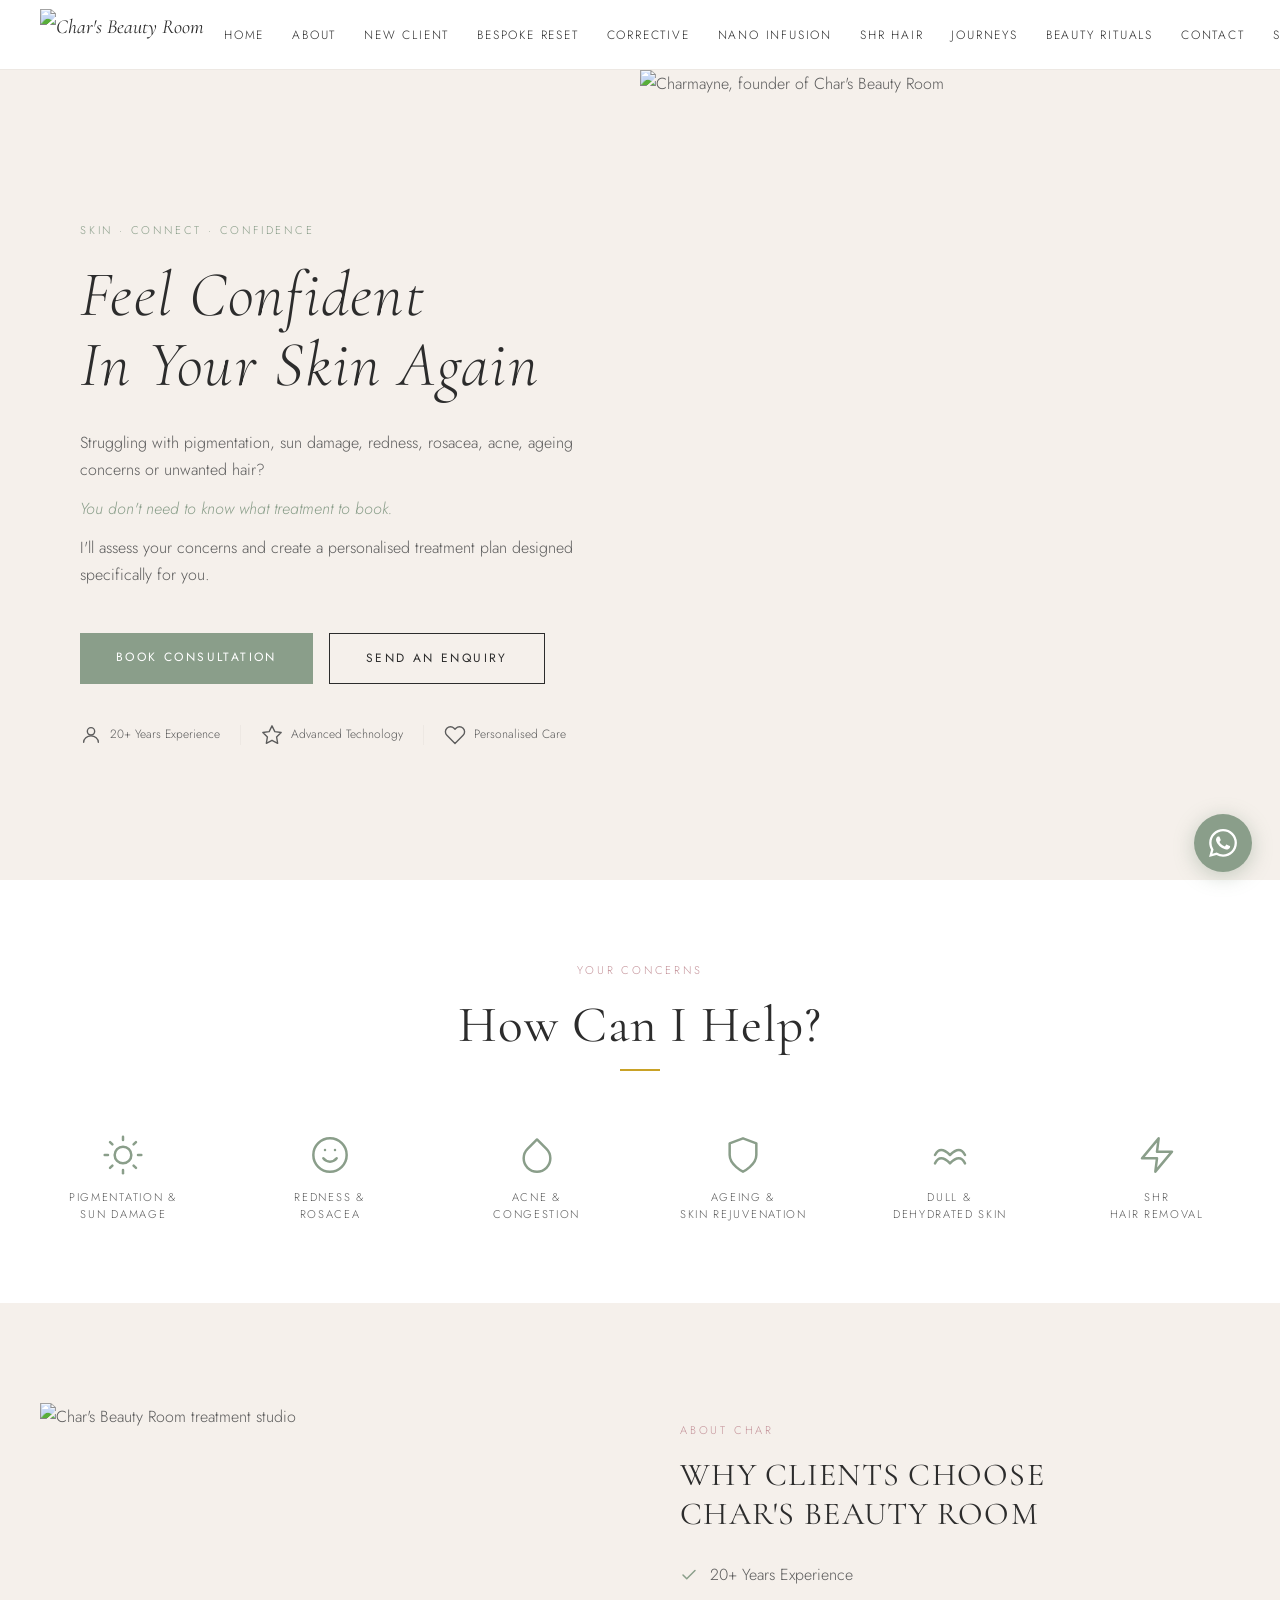
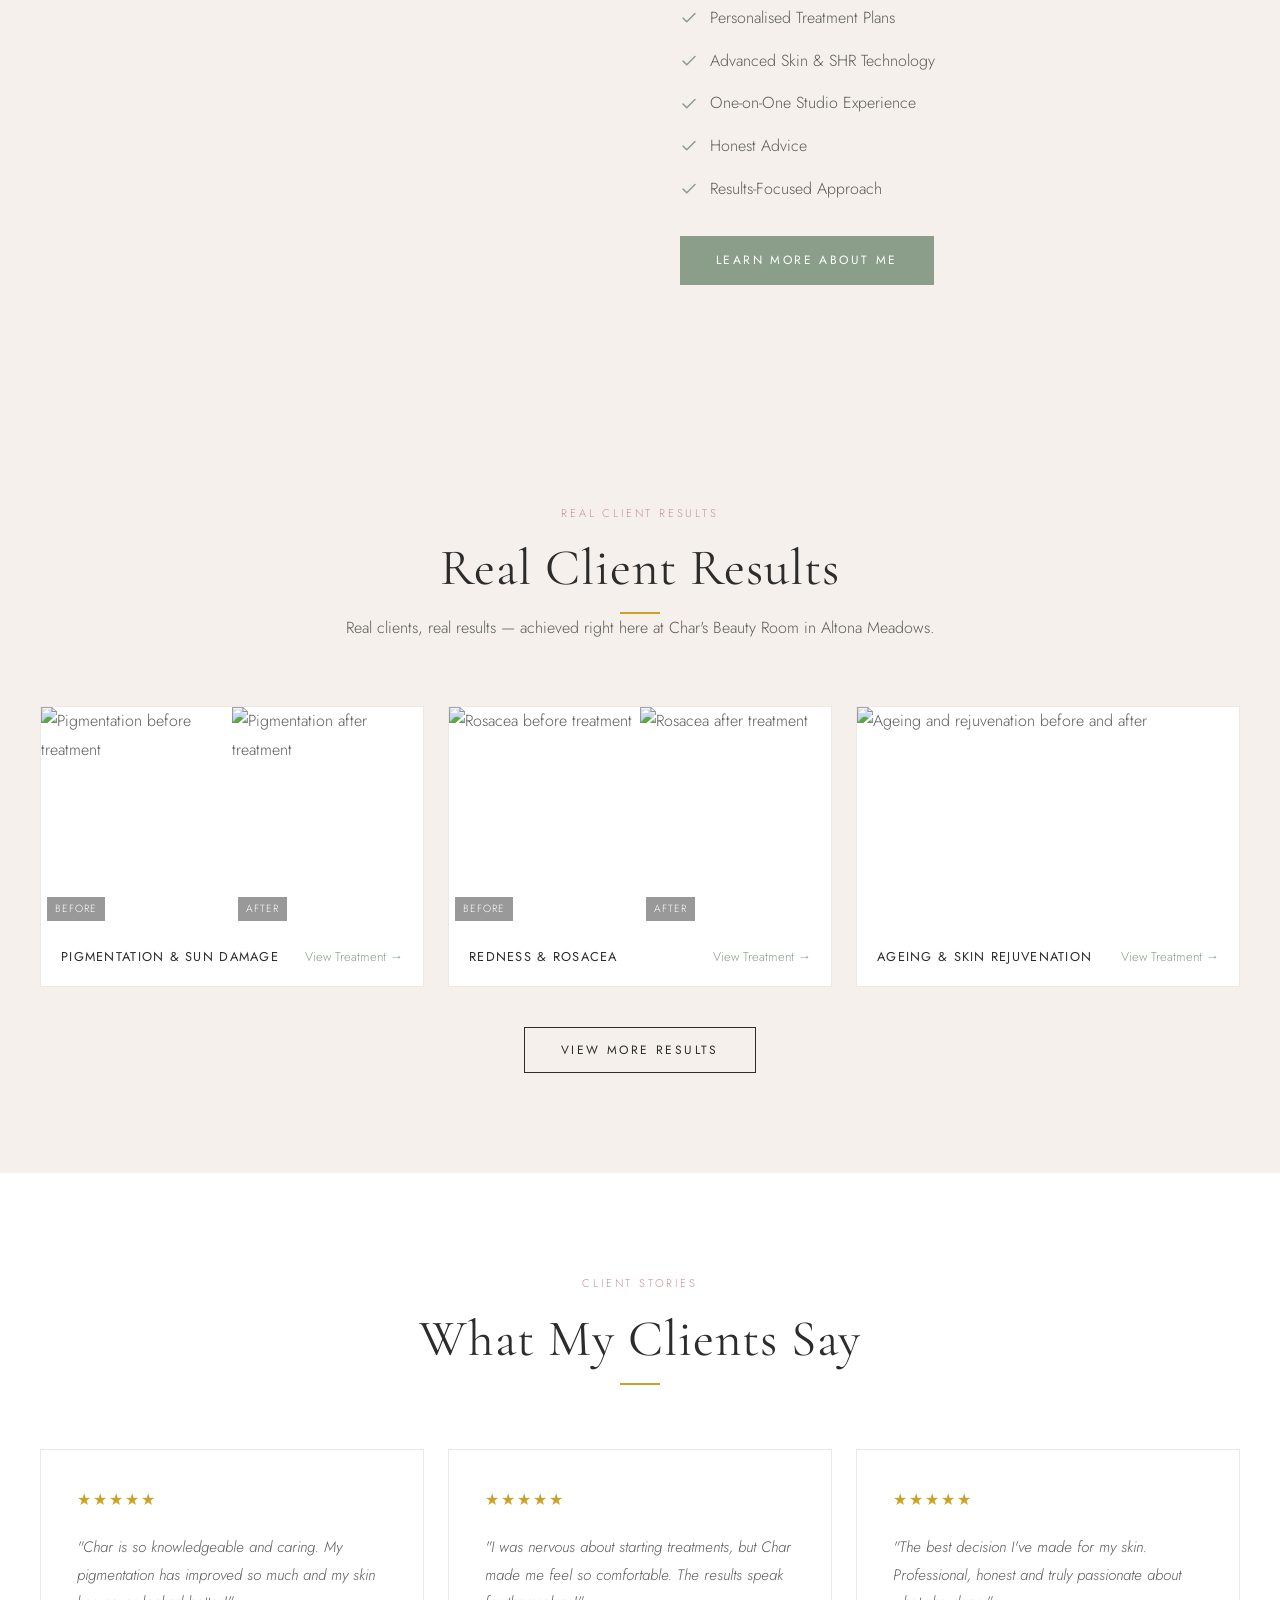
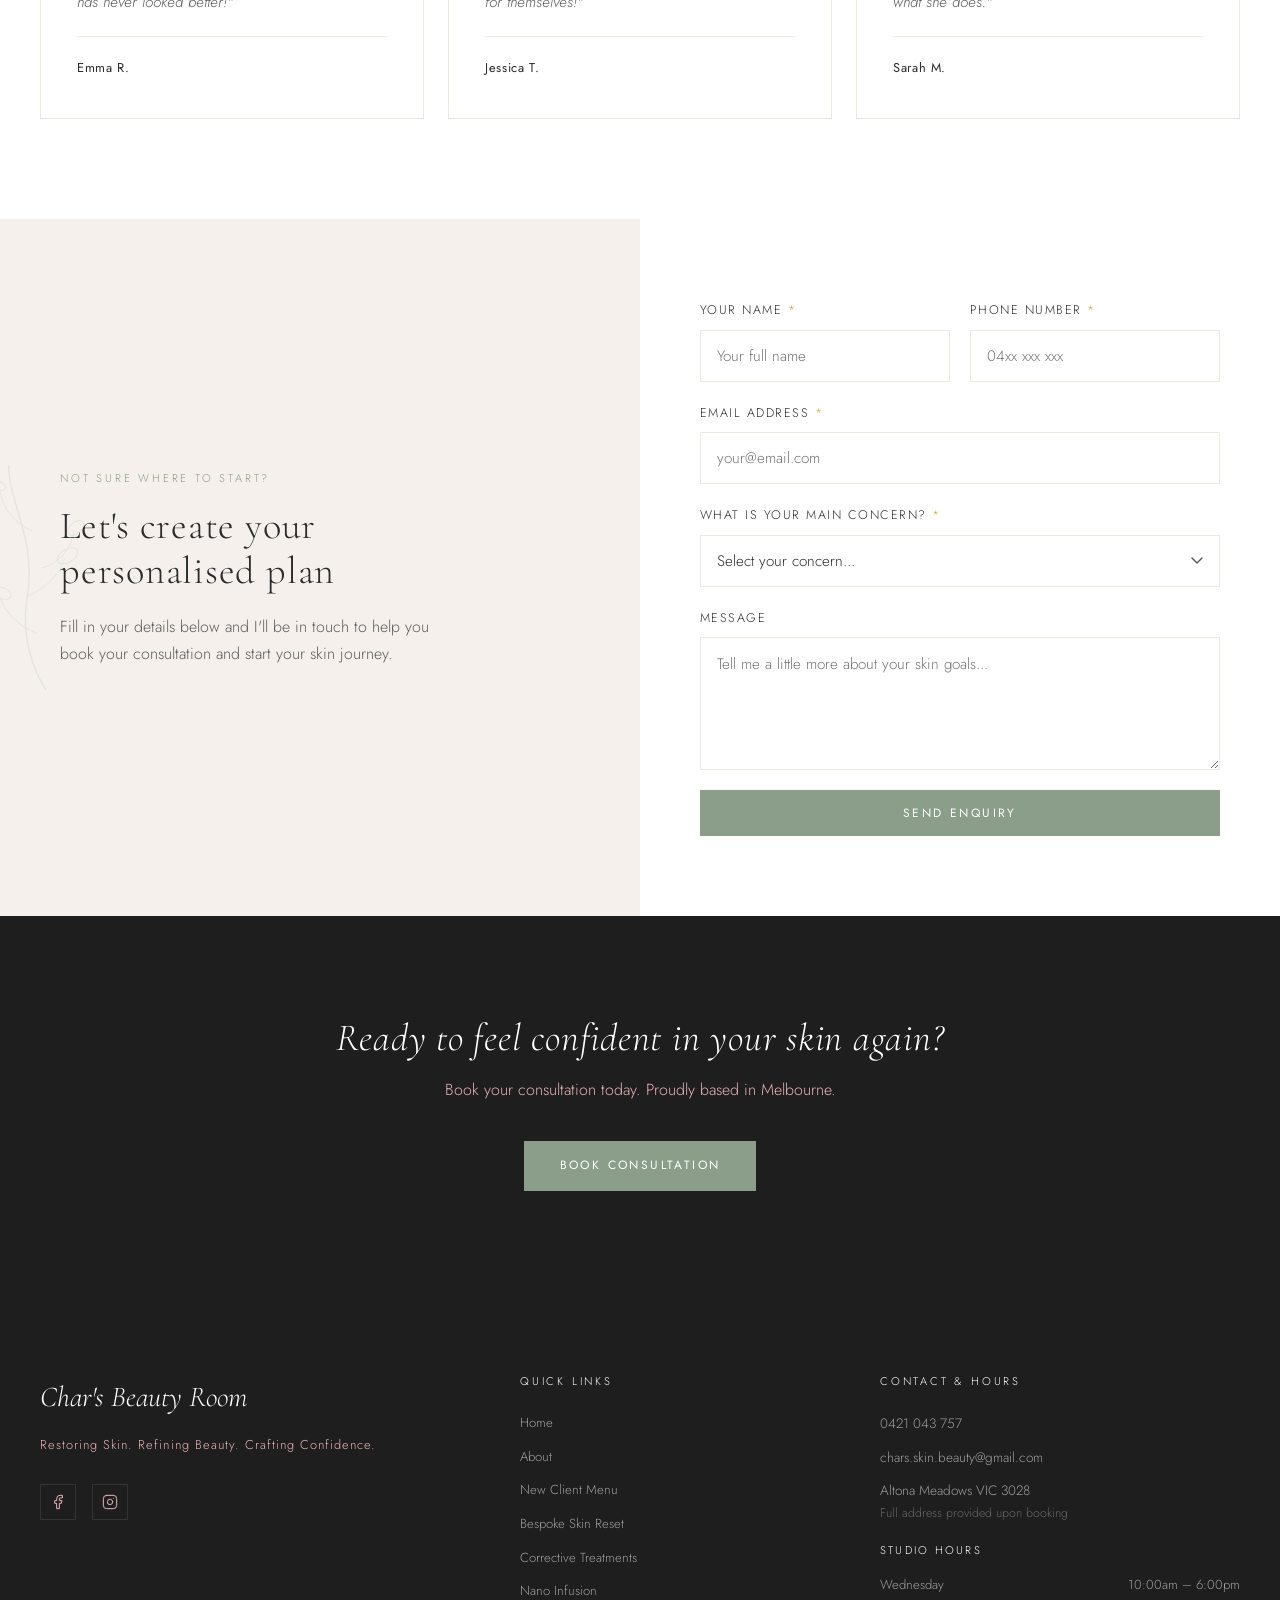
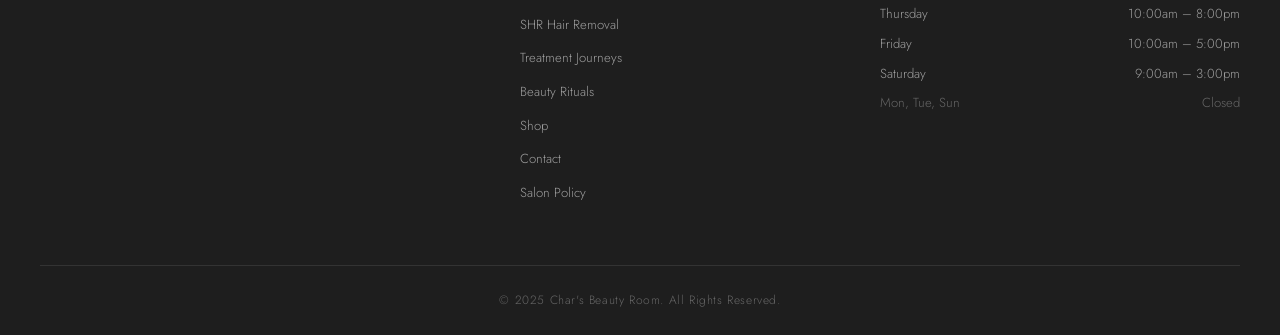
==== index.html @ 6d61e70f "website" ====
<!DOCTYPE html>
<html lang="en">
<head>
  <meta charset="UTF-8">
  <meta name="viewport" content="width=device-width, initial-scale=1.0">
  <meta name="description" content="Char's Beauty Room — boutique luxury skin and beauty studio in Altona Meadows, Melbourne. Expert skin treatments for pigmentation, rosacea, acne, ageing and SHR hair removal. Personalised to you.">
  <title>Char's Beauty Room | Boutique Skin & Beauty Studio | Altona Meadows Melbourne</title>
  <link rel="stylesheet" href="css/style.css">
  <link rel="icon" type="image/webp" href="images/LOGO.webp">
  <link rel="apple-touch-icon" href="images/LOGO.webp">
</head>
<body>

  <!-- NAVIGATION -->
  <nav class="site-nav" role="navigation" aria-label="Main navigation">
    <div class="nav-inner">
      <a href="index.html" class="nav-logo"><img src="images/LOGO.webp" alt="Char's Beauty Room" class="nav-logo-img"></a>
      <ul class="nav-links" role="list">
        <li><a href="index.html">Home</a></li>
        <li><a href="about.html">About</a></li>
        <li><a href="new-client-menu.html">New Client</a></li>
        <li><a href="bespoke-skin-reset.html">Bespoke Reset</a></li>
        <li><a href="corrective-treatments.html">Corrective</a></li>
        <li><a href="nano-infusion.html">Nano Infusion</a></li>
        <li><a href="shr-hair-removal.html">SHR Hair</a></li>
        <li><a href="treatment-journeys.html">Journeys</a></li>
        <li><a href="beauty-rituals.html">Beauty Rituals</a></li>
        <li><a href="contact.html">Contact</a></li>
        <li><a href="shop.html">Shop</a></li>
      </ul>
      <div class="nav-right">
        <a href="https://charsbeautyroom.square.site/s/appointments" target="_blank" rel="noopener" class="btn-book-nav">Book Now</a>
        <button class="hamburger" id="hamburger" aria-label="Open menu" aria-expanded="false">
          <span></span><span></span><span></span>
        </button>
      </div>
    </div>
    <div class="nav-mobile" id="mobileNav" role="navigation" aria-label="Mobile navigation">
      <a href="index.html">Home</a>
      <a href="about.html">About</a>
      <a href="new-client-menu.html">New Client</a>
      <a href="bespoke-skin-reset.html">Bespoke Reset</a>
      <a href="corrective-treatments.html">Corrective</a>
      <a href="nano-infusion.html">Nano Infusion</a>
      <a href="shr-hair-removal.html">SHR Hair Removal</a>
      <a href="treatment-journeys.html">Treatment Journeys</a>
      <a href="beauty-rituals.html">Beauty Rituals</a>
      <a href="shop.html">Shop</a>
      <a href="contact.html">Contact</a>
      <a href="salon-policy.html">Salon Policy</a>
      <a href="https://charsbeautyroom.square.site/s/appointments" target="_blank" rel="noopener" class="btn-book-mobile">Book Now</a>
    </div>
  </nav>

  <!-- HERO — split layout, left text / right image -->
  <section class="hp-hero">
    <div class="hp-hero-left">
      <span class="hp-hero-eyebrow">Skin &middot; Connect &middot; Confidence</span>
      <h1 class="hp-hero-h1">Feel Confident<br>In Your Skin Again</h1>
      <p class="hp-hero-sub">Struggling with pigmentation, sun damage, redness, rosacea, acne, ageing concerns or unwanted hair?</p>
      <p class="hp-hero-sub-italic">You don't need to know what treatment to book.</p>
      <p class="hp-hero-sub">I'll assess your concerns and create a personalised treatment plan designed specifically for you.</p>
      <div class="hp-hero-btns">
        <a href="https://charsbeautyroom.square.site/s/appointments" target="_blank" rel="noopener" class="btn-hp-sage">Book Consultation</a>
        <a href="#contact-form" class="btn-hp-outline">Send an Enquiry</a>
      </div>
      <div class="hp-trust-badges">
        <div class="hp-badge">
          <svg width="22" height="22" viewBox="0 0 24 24" fill="none" stroke="currentColor" stroke-width="1.5" stroke-linecap="round" stroke-linejoin="round" aria-hidden="true"><circle cx="12" cy="8" r="4"/><path d="M4 20c0-4 3.6-7 8-7s8 3 8 7"/></svg>
          <span>20+ Years Experience</span>
        </div>
        <span class="hp-badge-divider" aria-hidden="true"></span>
        <div class="hp-badge">
          <svg width="22" height="22" viewBox="0 0 24 24" fill="none" stroke="currentColor" stroke-width="1.5" stroke-linecap="round" stroke-linejoin="round" aria-hidden="true"><polygon points="12 2 15.09 8.26 22 9.27 17 14.14 18.18 21.02 12 17.77 5.82 21.02 7 14.14 2 9.27 8.91 8.26 12 2"/></svg>
          <span>Advanced Technology</span>
        </div>
        <span class="hp-badge-divider" aria-hidden="true"></span>
        <div class="hp-badge">
          <svg width="22" height="22" viewBox="0 0 24 24" fill="none" stroke="currentColor" stroke-width="1.5" stroke-linecap="round" stroke-linejoin="round" aria-hidden="true"><path d="M20.84 4.61a5.5 5.5 0 0 0-7.78 0L12 5.67l-1.06-1.06a5.5 5.5 0 0 0-7.78 7.78l1.06 1.06L12 21.23l7.78-7.78 1.06-1.06a5.5 5.5 0 0 0 0-7.78z"/></svg>
          <span>Personalised Care</span>
        </div>
      </div>
    </div>
    <div class="hp-hero-right">
      <img src="images/ceo.webp" alt="Charmayne, founder of Char's Beauty Room" loading="eager" class="hp-hero-img">
    </div>
  </section>

  <!-- HOW CAN I HELP -->
  <section class="section section-white hp-concerns-section">
    <div class="section-inner">
      <div class="section-header centered reveal">
        <span class="eyebrow">Your Concerns</span>
        <h2>How Can I Help?</h2>
      </div>
      <div class="hp-concerns-grid">
        <a href="corrective-treatments.html" class="hp-concern-item reveal">
          <svg class="hp-concern-icon" viewBox="0 0 24 24" fill="none" stroke="currentColor" stroke-width="1.5" stroke-linecap="round" stroke-linejoin="round" aria-hidden="true"><circle cx="12" cy="12" r="5"/><line x1="12" y1="1" x2="12" y2="3"/><line x1="12" y1="21" x2="12" y2="23"/><line x1="4.22" y1="4.22" x2="5.64" y2="5.64"/><line x1="18.36" y1="18.36" x2="19.78" y2="19.78"/><line x1="1" y1="12" x2="3" y2="12"/><line x1="21" y1="12" x2="23" y2="12"/><line x1="4.22" y1="19.78" x2="5.64" y2="18.36"/><line x1="18.36" y1="5.64" x2="19.78" y2="4.22"/></svg>
          <span>Pigmentation &amp;<br>Sun Damage</span>
        </a>
        <a href="corrective-treatments.html" class="hp-concern-item reveal">
          <svg class="hp-concern-icon" viewBox="0 0 24 24" fill="none" stroke="currentColor" stroke-width="1.5" stroke-linecap="round" stroke-linejoin="round" aria-hidden="true"><path d="M12 2C6.48 2 2 6.48 2 12s4.48 10 10 10 10-4.48 10-10S17.52 2 12 2z"/><path d="M8 14s1.5 2 4 2 4-2 4-2"/><path d="M9 9h.01M15 9h.01"/></svg>
          <span>Redness &amp;<br>Rosacea</span>
        </a>
        <a href="corrective-treatments.html" class="hp-concern-item reveal">
          <svg class="hp-concern-icon" viewBox="0 0 24 24" fill="none" stroke="currentColor" stroke-width="1.5" stroke-linecap="round" stroke-linejoin="round" aria-hidden="true"><path d="M12 2.69l5.66 5.66a8 8 0 1 1-11.31 0z"/></svg>
          <span>Acne &amp;<br>Congestion</span>
        </a>
        <a href="bespoke-skin-reset.html" class="hp-concern-item reveal">
          <svg class="hp-concern-icon" viewBox="0 0 24 24" fill="none" stroke="currentColor" stroke-width="1.5" stroke-linecap="round" stroke-linejoin="round" aria-hidden="true"><path d="M12 22s8-4 8-10V5l-8-3-8 3v7c0 6 8 10 8 10z"/></svg>
          <span>Ageing &amp;<br>Skin Rejuvenation</span>
        </a>
        <a href="bespoke-skin-reset.html" class="hp-concern-item reveal">
          <svg class="hp-concern-icon" viewBox="0 0 24 24" fill="none" stroke="currentColor" stroke-width="1.5" stroke-linecap="round" stroke-linejoin="round" aria-hidden="true"><path d="M3 12 Q6 6 12 12 Q18 6 21 12"/><path d="M3 17 Q6 11 12 17 Q18 11 21 17"/></svg>
          <span>Dull &amp;<br>Dehydrated Skin</span>
        </a>
        <a href="shr-hair-removal.html" class="hp-concern-item reveal">
          <svg class="hp-concern-icon" viewBox="0 0 24 24" fill="none" stroke="currentColor" stroke-width="1.5" stroke-linecap="round" stroke-linejoin="round" aria-hidden="true"><path d="M13 2L3 14h9l-1 8 10-12h-9l1-8z"/></svg>
          <span>SHR<br>Hair Removal</span>
        </a>
      </div>
    </div>
  </section>

  <!-- ABOUT CHAR -->
  <section class="section section-linen hp-about-section">
    <div class="section-inner">
      <div class="hp-about-grid">
        <div class="hp-about-image reveal">
          <img src="images/results/studio-room.webp" alt="Char's Beauty Room treatment studio" loading="lazy" class="hp-about-img">
        </div>
        <div class="hp-about-content reveal">
          <span class="eyebrow">About Char</span>
          <h2 class="hp-about-h2">Why Clients Choose<br>Char's Beauty Room</h2>
          <ul class="hp-checklist">
            <li>
              <svg class="hp-check" viewBox="0 0 24 24" fill="none" stroke="currentColor" stroke-width="2" stroke-linecap="round" stroke-linejoin="round" aria-hidden="true"><polyline points="20 6 9 17 4 12"/></svg>
              20+ Years Experience
            </li>
            <li>
              <svg class="hp-check" viewBox="0 0 24 24" fill="none" stroke="currentColor" stroke-width="2" stroke-linecap="round" stroke-linejoin="round" aria-hidden="true"><polyline points="20 6 9 17 4 12"/></svg>
              Personalised Treatment Plans
            </li>
            <li>
              <svg class="hp-check" viewBox="0 0 24 24" fill="none" stroke="currentColor" stroke-width="2" stroke-linecap="round" stroke-linejoin="round" aria-hidden="true"><polyline points="20 6 9 17 4 12"/></svg>
              Advanced Skin &amp; SHR Technology
            </li>
            <li>
              <svg class="hp-check" viewBox="0 0 24 24" fill="none" stroke="currentColor" stroke-width="2" stroke-linecap="round" stroke-linejoin="round" aria-hidden="true"><polyline points="20 6 9 17 4 12"/></svg>
              One-on-One Studio Experience
            </li>
            <li>
              <svg class="hp-check" viewBox="0 0 24 24" fill="none" stroke="currentColor" stroke-width="2" stroke-linecap="round" stroke-linejoin="round" aria-hidden="true"><polyline points="20 6 9 17 4 12"/></svg>
              Honest Advice
            </li>
            <li>
              <svg class="hp-check" viewBox="0 0 24 24" fill="none" stroke="currentColor" stroke-width="2" stroke-linecap="round" stroke-linejoin="round" aria-hidden="true"><polyline points="20 6 9 17 4 12"/></svg>
              Results-Focused Approach
            </li>
          </ul>
          <a href="about.html" class="btn-hp-sage" style="display:inline-block;margin-top:32px;">Learn More About Me</a>
        </div>
      </div>
    </div>
  </section>

  <!-- REAL CLIENT RESULTS -->
  <section class="section section-linen hp-results-section" style="background:#F5F0EB;">
    <div class="section-inner">
      <div class="section-header centered reveal">
        <span class="eyebrow">Real Client Results</span>
        <h2>Real Client Results</h2>
        <p>Real clients, real results — achieved right here at Char's Beauty Room in Altona Meadows.</p>
      </div>

      <!-- Row 1 — always visible -->
      <div class="hp-results-grid" id="results-row-1">
        <!-- Card 1: Pigmentation -->
        <div class="hp-result-card reveal">
          <div class="hp-result-images">
            <div class="hp-result-img-wrap">
              <img src="images/results/pigmentation-before.webp" alt="Pigmentation before treatment" loading="lazy">
              <span class="hp-result-label">Before</span>
            </div>
            <div class="hp-result-img-wrap">
              <img src="images/results/pigmentation-after.webp" alt="Pigmentation after treatment" loading="lazy">
              <span class="hp-result-label">After</span>
            </div>
          </div>
          <div class="hp-result-body">
            <span class="hp-result-concern">Pigmentation &amp; Sun Damage</span>
            <a href="corrective-treatments.html" class="hp-result-link">View Treatment &rarr;</a>
          </div>
        </div>

        <!-- Card 2: Rosacea -->
        <div class="hp-result-card reveal">
          <div class="hp-result-images">
            <div class="hp-result-img-wrap">
              <img src="images/results/rosacea-before.webp" alt="Rosacea before treatment" loading="lazy">
              <span class="hp-result-label">Before</span>
            </div>
            <div class="hp-result-img-wrap">
              <img src="images/results/rosacea-after.webp" alt="Rosacea after treatment" loading="lazy">
              <span class="hp-result-label">After</span>
            </div>
          </div>
          <div class="hp-result-body">
            <span class="hp-result-concern">Redness &amp; Rosacea</span>
            <a href="corrective-treatments.html" class="hp-result-link">View Treatment &rarr;</a>
          </div>
        </div>

        <!-- Card 3: Ageing — single collage image -->
        <div class="hp-result-card reveal">
          <div class="hp-result-images hp-result-single">
            <img src="images/results/ageing-rejuvenation-before-after.webp" alt="Ageing and rejuvenation before and after" loading="lazy">
          </div>
          <div class="hp-result-body">
            <span class="hp-result-concern">Ageing &amp; Skin Rejuvenation</span>
            <a href="bespoke-skin-reset.html" class="hp-result-link">View Treatment &rarr;</a>
          </div>
        </div>
      </div>

      <!-- Toggle button -->
      <div class="hp-results-toggle-wrap">
        <button class="btn-hp-outline-dark" id="results-toggle-btn" aria-expanded="false">View More Results</button>
      </div>

      <!-- Row 2 — hidden, revealed on toggle -->
      <div class="hp-results-grid hp-results-hidden" id="results-row-2" aria-hidden="true">
        <!-- Card 4: Acne -->
        <div class="hp-result-card reveal">
          <div class="hp-result-images hp-result-single">
            <img src="images/results/acne-chin-before-after.webp" alt="Chin acne before and after" loading="lazy">
          </div>
          <div class="hp-result-body">
            <span class="hp-result-concern">Acne &amp; Congestion</span>
            <a href="corrective-treatments.html" class="hp-result-link">View Treatment &rarr;</a>
          </div>
        </div>

        <!-- Card 5: SHR facial -->
        <div class="hp-result-card reveal">
          <div class="hp-result-images hp-result-single">
            <img src="images/results/shr-facial-hair-collage.webp" alt="SHR facial hair removal results" loading="lazy">
          </div>
          <div class="hp-result-body">
            <span class="hp-result-concern">SHR — Facial Hair Removal</span>
            <a href="shr-hair-removal.html" class="hp-result-link">View Treatment &rarr;</a>
          </div>
        </div>

        <!-- Card 6: SHR back -->
        <div class="hp-result-card reveal">
          <div class="hp-result-images">
            <div class="hp-result-img-wrap">
              <img src="images/results/shr-back-before.webp" alt="Back hair before SHR" loading="lazy">
              <span class="hp-result-label">Before</span>
            </div>
            <div class="hp-result-img-wrap">
              <img src="images/results/shr-back-after.webp" alt="Back hair after SHR" loading="lazy">
              <span class="hp-result-label">After</span>
            </div>
          </div>
          <div class="hp-result-body">
            <span class="hp-result-concern">SHR — Back Hair Removal</span>
            <a href="shr-hair-removal.html" class="hp-result-link">View Treatment &rarr;</a>
          </div>
        </div>
      </div>

    </div>
  </section>

  <!-- TESTIMONIALS -->
  <section class="section section-white hp-testimonials-section">
    <div class="section-inner">
      <div class="section-header centered reveal">
        <span class="eyebrow">Client Stories</span>
        <h2>What My Clients Say</h2>
      </div>
      <div class="hp-testimonials-grid">
        <div class="hp-testi-card reveal">
          <div class="hp-testi-stars" aria-label="5 stars">&#9733;&#9733;&#9733;&#9733;&#9733;</div>
          <p class="hp-testi-quote">"Char is so knowledgeable and caring. My pigmentation has improved so much and my skin has never looked better!"</p>
          <hr class="hp-testi-divider">
          <span class="hp-testi-name">Emma R.</span>
        </div>
        <div class="hp-testi-card reveal">
          <div class="hp-testi-stars" aria-label="5 stars">&#9733;&#9733;&#9733;&#9733;&#9733;</div>
          <p class="hp-testi-quote">"I was nervous about starting treatments, but Char made me feel so comfortable. The results speak for themselves!"</p>
          <hr class="hp-testi-divider">
          <span class="hp-testi-name">Jessica T.</span>
        </div>
        <div class="hp-testi-card reveal">
          <div class="hp-testi-stars" aria-label="5 stars">&#9733;&#9733;&#9733;&#9733;&#9733;</div>
          <p class="hp-testi-quote">"The best decision I've made for my skin. Professional, honest and truly passionate about what she does."</p>
          <hr class="hp-testi-divider">
          <span class="hp-testi-name">Sarah M.</span>
        </div>
      </div>
    </div>
  </section>

  <!-- CONTACT FORM -->
  <section class="hp-contact-section" id="contact-form">
    <div class="hp-contact-grid">
      <!-- Left column -->
      <div class="hp-contact-left">
        <svg class="hp-contact-botanical" viewBox="0 0 120 300" fill="none" xmlns="http://www.w3.org/2000/svg" aria-hidden="true">
          <path d="M60 280 C60 280 30 240 40 180 C50 120 20 80 20 40" stroke="#8A9E8A" stroke-width="1.5" stroke-linecap="round"/>
          <path d="M40 180 C40 180 70 170 80 140" stroke="#8A9E8A" stroke-width="1" stroke-linecap="round"/>
          <path d="M50 220 C50 220 20 210 10 180" stroke="#8A9E8A" stroke-width="1" stroke-linecap="round"/>
          <path d="M55 150 C55 150 85 145 90 110" stroke="#8A9E8A" stroke-width="1" stroke-linecap="round"/>
          <path d="M45 110 C45 110 15 100 10 65" stroke="#8A9E8A" stroke-width="1" stroke-linecap="round"/>
          <ellipse cx="83" cy="137" rx="12" ry="7" transform="rotate(-30 83 137)" stroke="#8A9E8A" stroke-width="1"/>
          <ellipse cx="13" cy="177" rx="10" ry="6" transform="rotate(20 13 177)" stroke="#8A9E8A" stroke-width="1"/>
          <ellipse cx="92" cy="107" rx="10" ry="6" transform="rotate(-40 92 107)" stroke="#8A9E8A" stroke-width="1"/>
          <ellipse cx="8" cy="62" rx="9" ry="5" transform="rotate(15 8 62)" stroke="#8A9E8A" stroke-width="1"/>
        </svg>
        <span class="eyebrow hp-contact-eyebrow">Not Sure Where to Start?</span>
        <h2 class="hp-contact-h2">Let's create your<br>personalised plan</h2>
        <p class="hp-contact-body">Fill in your details below and I'll be in touch to help you book your consultation and start your skin journey.</p>
      </div>
      <!-- Right column: form -->
      <div class="hp-contact-right">
        <!-- TODO: Replace YOUR_FORM_ID with actual Formspree form ID -->
        <form class="hp-form" action="https://formspree.io/f/YOUR_FORM_ID" method="POST">
          <input type="hidden" name="_subject" value="New enquiry — Char's Beauty Room">
          <div class="hp-form-row">
            <div class="hp-form-group">
              <label for="hf-name">Your Name <span class="form-required">*</span></label>
              <input type="text" id="hf-name" name="name" required placeholder="Your full name">
            </div>
            <div class="hp-form-group">
              <label for="hf-phone">Phone Number <span class="form-required">*</span></label>
              <input type="tel" id="hf-phone" name="phone" required placeholder="04xx xxx xxx">
            </div>
          </div>
          <div class="hp-form-group">
            <label for="hf-email">Email Address <span class="form-required">*</span></label>
            <input type="email" id="hf-email" name="email" required placeholder="your@email.com">
          </div>
          <div class="hp-form-group">
            <label for="hf-concern">What is your main concern? <span class="form-required">*</span></label>
            <select id="hf-concern" name="concern" required>
              <option value="" disabled selected>Select your concern...</option>
              <option value="Pigmentation &amp; Sun Damage">Pigmentation &amp; Sun Damage</option>
              <option value="Acne &amp; Congestion">Acne &amp; Congestion</option>
              <option value="Redness &amp; Rosacea">Redness &amp; Rosacea</option>
              <option value="Ageing &amp; Fine Lines">Ageing &amp; Fine Lines</option>
              <option value="Dull &amp; Dehydrated Skin">Dull &amp; Dehydrated Skin</option>
              <option value="SHR Hair Removal">SHR Hair Removal</option>
              <option value="Not Sure — Book a Consultation">Not Sure — Book a Consultation</option>
            </select>
          </div>
          <div class="hp-form-group">
            <label for="hf-message">Message</label>
            <textarea id="hf-message" name="message" rows="4" placeholder="Tell me a little more about your skin goals..."></textarea>
          </div>
          <button type="submit" class="btn-hp-sage btn-hp-full">Send Enquiry</button>
        </form>
      </div>
    </div>
  </section>

  <!-- FINAL CTA BANNER -->
  <section class="hp-cta-dark">
    <div class="section-inner" style="text-align:center;">
      <h2 class="hp-cta-h2 reveal"><em>Ready to feel confident in your skin again?</em></h2>
      <p class="hp-cta-sub reveal">Book your consultation today. Proudly based in Melbourne.</p>
      <a href="https://charsbeautyroom.square.site/s/appointments" target="_blank" rel="noopener" class="btn-hp-sage reveal">Book Consultation</a>
    </div>
  </section>

  <!-- FOOTER -->
  <footer class="site-footer">
    <div class="footer-inner">
      <div class="footer-col">
        <span class="footer-brand-name">Char's Beauty Room</span>
        <p class="footer-tagline">Restoring Skin. Refining Beauty. Crafting Confidence.</p>
        <div class="footer-socials">
          <a href="https://www.facebook.com/share/16y8bG85gF/" target="_blank" rel="noopener" aria-label="Facebook">
            <svg viewBox="0 0 24 24" aria-hidden="true"><path d="M18 2h-3a5 5 0 0 0-5 5v3H7v4h3v8h4v-8h3l1-4h-4V7a1 1 0 0 1 1-1h3z"/></svg>
          </a>
          <a href="https://www.instagram.com/charsbeautyroom" target="_blank" rel="noopener" aria-label="Instagram">
            <svg viewBox="0 0 24 24" aria-hidden="true"><rect x="2" y="2" width="20" height="20" rx="5" ry="5"/><path d="M16 11.37A4 4 0 1 1 12.63 8 4 4 0 0 1 16 11.37z"/><line x1="17.5" y1="6.5" x2="17.51" y2="6.5"/></svg>
          </a>
        </div>
      </div>
      <div class="footer-col">
        <h4>Quick Links</h4>
        <nav class="footer-links" aria-label="Footer navigation">
          <a href="index.html">Home</a>
          <a href="about.html">About</a>
          <a href="new-client-menu.html">New Client Menu</a>
          <a href="bespoke-skin-reset.html">Bespoke Skin Reset</a>
          <a href="corrective-treatments.html">Corrective Treatments</a>
          <a href="nano-infusion.html">Nano Infusion</a>
          <a href="shr-hair-removal.html">SHR Hair Removal</a>
          <a href="treatment-journeys.html">Treatment Journeys</a>
          <a href="beauty-rituals.html">Beauty Rituals</a>
          <a href="shop.html">Shop</a>
          <a href="contact.html">Contact</a>
          <a href="salon-policy.html">Salon Policy</a>
        </nav>
      </div>
      <div class="footer-col">
        <h4>Contact &amp; Hours</h4>
        <div class="footer-contact">
          <a href="tel:0421043757">0421 043 757</a>
          <a href="mailto:chars.skin.beauty@gmail.com">chars.skin.beauty@gmail.com</a>
          <p>Altona Meadows VIC 3028<br><small style="font-size:0.78rem;color:#666;">Full address provided upon booking</small></p>
        </div>
        <div class="footer-hours">
          <p class="footer-hours-title">Studio Hours</p>
          <table>
            <tr><td>Wednesday</td><td>10:00am – 6:00pm</td></tr>
            <tr><td>Thursday</td><td>10:00am – 8:00pm</td></tr>
            <tr><td>Friday</td><td>10:00am – 5:00pm</td></tr>
            <tr><td>Saturday</td><td>9:00am – 3:00pm</td></tr>
            <tr><td style="color:#666;">Mon, Tue, Sun</td><td style="color:#666;">Closed</td></tr>
          </table>
        </div>
      </div>
    </div>
    <div class="footer-bottom">
      <p>&copy; 2025 Char's Beauty Room. All Rights Reserved.</p>
    </div>
  </footer>

  <!-- WHATSAPP FLOATING WIDGET -->
  <div class="wa-widget">
    <span class="wa-tooltip">Chat with us</span>
    <a href="https://wa.me/61421043757" target="_blank" rel="noopener" class="wa-btn" aria-label="Chat on WhatsApp">
      <svg viewBox="0 0 24 24" xmlns="http://www.w3.org/2000/svg" aria-hidden="true">
        <path d="M17.472 14.382c-.297-.149-1.758-.867-2.03-.967-.273-.099-.471-.148-.67.15-.197.297-.767.966-.94 1.164-.173.199-.347.223-.644.075-.297-.15-1.255-.463-2.39-1.475-.883-.788-1.48-1.761-1.653-2.059-.173-.297-.018-.458.13-.606.134-.133.298-.347.446-.52.149-.174.198-.298.298-.497.099-.198.05-.371-.025-.52-.075-.149-.669-1.612-.916-2.207-.242-.579-.487-.5-.669-.51-.173-.008-.371-.01-.57-.01-.198 0-.52.074-.792.372-.272.297-1.04 1.016-1.04 2.479 0 1.462 1.065 2.875 1.213 3.074.149.198 2.096 3.2 5.077 4.487.709.306 1.262.489 1.694.625.712.227 1.36.195 1.871.118.571-.085 1.758-.719 2.006-1.413.248-.694.248-1.289.173-1.413-.074-.124-.272-.198-.57-.347m-5.421 7.403h-.004a9.87 9.87 0 01-5.031-1.378l-.361-.214-3.741.982.998-3.648-.235-.374a9.86 9.86 0 01-1.51-5.26c.001-5.45 4.436-9.884 9.888-9.884 2.64 0 5.122 1.03 6.988 2.898a9.825 9.825 0 012.893 6.994c-.003 5.45-4.437 9.884-9.885 9.884m8.413-18.297A11.815 11.815 0 0012.05 0C5.495 0 .16 5.335.157 11.892c0 2.096.547 4.142 1.588 5.945L.057 24l6.305-1.654a11.882 11.882 0 005.683 1.448h.005c6.554 0 11.89-5.335 11.893-11.893a11.821 11.821 0 00-3.48-8.413z"/>
      </svg>
    </a>
  </div>

  <script src="js/main.js"></script>
</body>
</html>
---- css/style.css ----
@import url('https://fonts.googleapis.com/css2?family=Cormorant+Garamond:ital,wght@0,300;0,400;0,500;1,300;1,400;1,500&family=Jost:wght@300;400&display=swap');

/* ============================================================
   RESET & BASE
   ============================================================ */
*, *::before, *::after {
  box-sizing: border-box;
  margin: 0;
  padding: 0;
}

html {
  scroll-behavior: smooth;
}

body {
  background-color: #F5F0EB;
  color: #5C5C5C;
  font-family: 'Jost', sans-serif;
  font-weight: 300;
  font-size: 1rem;
  line-height: 1.8;
  -webkit-font-smoothing: antialiased;
}

img {
  display: block;
  max-width: 100%;
}

a {
  text-decoration: none;
  color: inherit;
}

ul {
  list-style: none;
}

/* ============================================================
   TYPOGRAPHY
   ============================================================ */
h1 {
  font-family: 'Cormorant Garamond', serif;
  font-style: italic;
  font-weight: 300;
  font-size: clamp(2.8rem, 6vw, 5.5rem);
  letter-spacing: 0.02em;
  line-height: 1.1;
  color: #FFFFFF;
}

h2 {
  font-family: 'Cormorant Garamond', serif;
  font-weight: 400;
  font-size: clamp(2rem, 4vw, 3.2rem);
  letter-spacing: 0.02em;
  line-height: 1.15;
  color: #2C2C2C;
}

h3 {
  font-family: 'Cormorant Garamond', serif;
  font-weight: 400;
  font-size: 1.5rem;
  color: #2C2C2C;
  line-height: 1.3;
}

.eyebrow {
  font-family: 'Jost', sans-serif;
  font-weight: 300;
  font-size: 0.7rem;
  letter-spacing: 0.25em;
  text-transform: uppercase;
  color: #C4939A;
  display: block;
  margin-bottom: 16px;
}

.section-dark h2,
.section-dark h3 {
  color: #FFFFFF;
}

/* ============================================================
   NAVIGATION
   ============================================================ */
.site-nav {
  position: sticky;
  top: 0;
  z-index: 100;
  background: #FFFFFF;
  border-bottom: 1px solid #EDE8E3;
  height: 70px;
  display: flex;
  align-items: center;
}

.nav-inner {
  width: 100%;
  max-width: 1400px;
  margin: 0 auto;
  padding: 0 40px;
  display: flex;
  align-items: center;
  justify-content: space-between;
  gap: 20px;
}

.nav-logo {
  font-family: 'Cormorant Garamond', serif;
  font-style: italic;
  font-weight: 400;
  font-size: 1.25rem;
  color: #2C2C2C;
  white-space: nowrap;
  flex-shrink: 0;
}

.nav-logo:hover {
  color: #C4939A;
}

.nav-links {
  display: none;
  align-items: center;
  gap: 28px;
}

.nav-links a {
  font-family: 'Jost', sans-serif;
  font-weight: 300;
  font-size: 0.75rem;
  letter-spacing: 0.15em;
  text-transform: uppercase;
  color: #2C2C2C;
  transition: color 0.25s ease;
  white-space: nowrap;
}

.nav-links a:hover {
  color: #C4939A;
}

.nav-right {
  display: flex;
  align-items: center;
  gap: 20px;
  flex-shrink: 0;
}

.btn-book-nav {
  font-family: 'Jost', sans-serif;
  font-weight: 400;
  font-size: 0.7rem;
  letter-spacing: 0.2em;
  text-transform: uppercase;
  background: #8A9E8A;
  color: #FFFFFF;
  padding: 10px 24px;
  border: none;
  cursor: pointer;
  transition: background 0.25s ease;
  white-space: nowrap;
}

.btn-book-nav:hover {
  background: #6B826B;
}

/* Hamburger */
.hamburger {
  display: flex;
  flex-direction: column;
  justify-content: space-between;
  width: 24px;
  height: 16px;
  cursor: pointer;
  background: none;
  border: none;
  padding: 0;
}

.hamburger span {
  display: block;
  width: 100%;
  height: 1px;
  background: #2C2C2C;
  transition: transform 0.3s ease, opacity 0.3s ease;
}

.hamburger.open span:nth-child(1) {
  transform: translateY(7.5px) rotate(45deg);
}

.hamburger.open span:nth-child(2) {
  opacity: 0;
}

.hamburger.open span:nth-child(3) {
  transform: translateY(-7.5px) rotate(-45deg);
}

/* Mobile dropdown — driven by .nav-open on .site-nav */
.nav-mobile {
  position: absolute;
  top: 70px;
  left: 0;
  right: 0;
  background: #FFFFFF;
  border-bottom: 1px solid #EDE8E3;
  overflow: hidden;
  max-height: 0;
  transition: max-height 0.35s ease;
  z-index: 99;
}

/* Open state: toggled via JS adding .nav-open to .site-nav */
.site-nav.nav-open .nav-mobile {
  max-height: 600px;
}

.nav-mobile a {
  display: block;
  padding: 14px 24px;
  font-family: 'Jost', sans-serif;
  font-weight: 300;
  font-size: 0.8rem;
  letter-spacing: 0.15em;
  text-transform: uppercase;
  color: #2C2C2C;
  border-bottom: 1px solid #EDE8E3;
  transition: color 0.2s ease, background 0.2s ease;
}

.nav-mobile a:hover {
  color: #8A9E8A;
  background: #FAF8F6;
}

.nav-mobile .btn-book-mobile {
  display: block;
  margin: 16px 24px 20px;
  padding: 12px 24px;
  background: #8A9E8A;
  color: #FFFFFF;
  font-family: 'Jost', sans-serif;
  font-weight: 400;
  font-size: 0.75rem;
  letter-spacing: 0.2em;
  text-transform: uppercase;
  text-align: center;
  transition: background 0.25s ease;
  border-bottom: none;
}

.nav-mobile .btn-book-mobile:hover {
  background: #6B826B;
  color: #FFFFFF;
}

@media (min-width: 900px) {
  .nav-links {
    display: flex;
  }

  .hamburger {
    display: none;
  }

  .nav-mobile {
    display: none !important;
  }
}

/* ============================================================
   BUTTONS
   ============================================================ */
.btn-primary {
  display: inline-block;
  font-family: 'Jost', sans-serif;
  font-weight: 400;
  font-size: 0.75rem;
  letter-spacing: 0.2em;
  text-transform: uppercase;
  background: #E8B4B8;
  color: #FFFFFF;
  padding: 14px 36px;
  border: none;
  cursor: pointer;
  transition: background 0.25s ease;
}

.btn-primary:hover {
  background: #C4939A;
  color: #FFFFFF;
}

.btn-outline {
  display: inline-block;
  font-family: 'Jost', sans-serif;
  font-weight: 400;
  font-size: 0.75rem;
  letter-spacing: 0.2em;
  text-transform: uppercase;
  background: transparent;
  color: #FFFFFF;
  padding: 13px 35px;
  border: 1px solid #FFFFFF;
  cursor: pointer;
  transition: background 0.25s ease, color 0.25s ease;
}

.btn-outline:hover {
  background: rgba(255,255,255,0.12);
}

.btn-dark {
  display: inline-block;
  font-family: 'Jost', sans-serif;
  font-weight: 400;
  font-size: 0.75rem;
  letter-spacing: 0.2em;
  text-transform: uppercase;
  background: #E8B4B8;
  color: #FFFFFF;
  padding: 16px 44px;
  border: none;
  cursor: pointer;
  transition: background 0.25s ease;
}

.btn-dark:hover {
  background: #C4939A;
  color: #FFFFFF;
}

.btn-ghost {
  display: inline-block;
  font-family: 'Jost', sans-serif;
  font-weight: 400;
  font-size: 0.75rem;
  letter-spacing: 0.2em;
  text-transform: uppercase;
  background: transparent;
  color: #8A9E8A;
  padding: 13px 35px;
  border: 1px solid #8A9E8A;
  cursor: pointer;
  transition: background 0.25s ease, color 0.25s ease;
}

.btn-ghost:hover {
  background: #8A9E8A;
  color: #FFFFFF;
}

/* ============================================================
   HERO
   ============================================================ */
.hero {
  position: relative;
  width: 100%;
  height: 100vh;
  min-height: 600px;
  display: flex;
  align-items: center;
  justify-content: center;
  text-align: center;
  overflow: hidden;
}

.hero-short {
  height: 60vh;
  min-height: 440px;
}

.hero-medium {
  height: 50vh;
  min-height: 380px;
}

.hero-minimal {
  height: auto;
  min-height: 0;
  padding: 120px 40px 80px;
  background: #F5F0EB;
}

.hero-minimal h1 {
  color: #2C2C2C;
  font-style: normal;
}

.hero-minimal .hero-sub {
  color: #5C5C5C;
}

.hero-minimal .eyebrow {
  color: #C4939A;
}

.hero-bg {
  position: absolute;
  inset: 0;
  background-size: cover;
  background-position: center;
  background-repeat: no-repeat;
}

.hero-overlay {
  position: absolute;
  inset: 0;
  background: rgba(0,0,0,0.42);
}

.hero-overlay-dark {
  background: rgba(0,0,0,0.45);
}

.hero-overlay-light {
  background: rgba(0,0,0,0.38);
}

.hero-content {
  position: relative;
  z-index: 2;
  max-width: 860px;
  padding: 0 24px;
}

.hero-content .eyebrow {
  color: #E8B4B8;
  letter-spacing: 0.3em;
}

.hero-sub {
  font-family: 'Jost', sans-serif;
  font-weight: 300;
  font-size: 1rem;
  letter-spacing: 0.05em;
  color: rgba(255,255,255,0.88);
  margin-top: 20px;
  margin-bottom: 40px;
  max-width: 560px;
  margin-left: auto;
  margin-right: auto;
}

.hero-buttons {
  display: flex;
  gap: 16px;
  justify-content: center;
  flex-wrap: wrap;
}

/* Hero fade animations */
.fade-1 { opacity: 0; animation: fadeUp 0.8s ease 0.2s forwards; }
.fade-2 { opacity: 0; animation: fadeUp 0.8s ease 0.5s forwards; }
.fade-3 { opacity: 0; animation: fadeUp 0.8s ease 0.8s forwards; }
.fade-4 { opacity: 0; animation: fadeUp 0.8s ease 1.1s forwards; }

@keyframes fadeUp {
  from { opacity: 0; transform: translateY(20px); }
  to   { opacity: 1; transform: translateY(0); }
}

/* ============================================================
   SECTIONS
   ============================================================ */
.section {
  padding: 100px 40px;
}

.section-sm {
  padding: 70px 40px;
}

.section-dark {
  background: #1E1E1E;
  color: #FFFFFF;
}

.section-white {
  background: #FFFFFF;
}

.section-linen {
  background: #F5F0EB;
}

.section-inner {
  max-width: 1200px;
  margin: 0 auto;
}

.section-inner-wide {
  max-width: 1400px;
  margin: 0 auto;
}

.section-header {
  margin-bottom: 64px;
}

.section-header.centered {
  text-align: center;
}

.section-divider {
  border: none;
  border-top: 1px solid #EDE8E3;
  margin: 0;
}

/* ============================================================
   TWO COLUMN LAYOUT
   ============================================================ */
.two-col {
  display: grid;
  grid-template-columns: 1fr 1fr;
  gap: 80px;
  align-items: center;
}

.two-col.reverse {
  direction: rtl;
}

.two-col.reverse > * {
  direction: ltr;
}

.col-image {
  height: 600px;
  overflow: hidden;
}

.col-image img {
  width: 100%;
  height: 100%;
  object-fit: cover;
}

.col-content {
  display: flex;
  flex-direction: column;
  gap: 24px;
}

.col-content h2 {
  margin-top: 8px;
}

.col-content p {
  font-size: 1rem;
  line-height: 1.85;
}

/* ============================================================
   SERVICE CARDS GRID
   ============================================================ */
.services-grid {
  display: grid;
  grid-template-columns: repeat(3, 1fr);
  gap: 28px;
}

.service-card {
  background: #FFFFFF;
  border: 1px solid #EDE8E3;
  transition: border-color 0.3s ease, box-shadow 0.3s ease, transform 0.3s ease;
  overflow: hidden;
}

.service-card:hover {
  border-color: #C4939A;
  box-shadow: 0 12px 40px rgba(0,0,0,0.07);
  transform: translateY(-3px);
}

.service-card-img {
  width: 100%;
  height: 220px;
  overflow: hidden;
}

.service-card-img img {
  width: 100%;
  height: 100%;
  object-fit: cover;
  transition: transform 0.5s ease;
}

.service-card:hover .service-card-img img {
  transform: scale(1.03);
}

.service-card-body {
  padding: 28px 32px 32px;
}

.service-card-body h3 {
  margin-bottom: 10px;
}

.service-card-body p {
  font-size: 0.9rem;
  line-height: 1.7;
  color: #5C5C5C;
  margin-bottom: 20px;
}

.link-arrow {
  font-family: 'Jost', sans-serif;
  font-weight: 300;
  font-size: 0.78rem;
  letter-spacing: 0.15em;
  text-transform: uppercase;
  color: #C4939A;
  transition: letter-spacing 0.3s ease;
}

.link-arrow:hover {
  letter-spacing: 0.22em;
}

/* ============================================================
   PILLARS / WHY CHAR'S
   ============================================================ */
.pillars-grid {
  display: grid;
  grid-template-columns: repeat(4, 1fr);
  gap: 48px;
}

.pillar {
  border-top: 1px solid #EDE8E3;
  padding-top: 28px;
}

.pillar-number {
  font-family: 'Cormorant Garamond', serif;
  font-style: italic;
  font-weight: 300;
  font-size: 3rem;
  color: #D4B86A;
  line-height: 1;
  margin-bottom: 16px;
}

.pillar h3 {
  font-size: 1.2rem;
  margin-bottom: 12px;
}

.pillar p {
  font-size: 0.9rem;
  line-height: 1.75;
}

/* ============================================================
   TESTIMONIALS
   ============================================================ */
.testimonials-grid {
  display: grid;
  grid-template-columns: repeat(3, 1fr);
  gap: 32px;
}

.testimonial-card {
  background: #FFFFFF;
  border: 1px solid #EDE8E3;
  padding: 40px 36px 36px;
}

.testimonial-quote-mark {
  font-family: 'Cormorant Garamond', serif;
  font-style: italic;
  font-weight: 300;
  font-size: 5rem;
  color: #E8B4B8;
  line-height: 0.6;
  margin-bottom: 20px;
  display: block;
  transition: color 0.3s ease;
}

.testimonial-card:hover .testimonial-quote-mark {
  color: #C9A227;
}

.testimonial-card blockquote {
  font-size: 0.95rem;
  line-height: 1.85;
  color: #5C5C5C;
  margin-bottom: 24px;
  font-style: italic;
}

.testimonial-card cite {
  font-style: normal;
  font-family: 'Jost', sans-serif;
  font-weight: 300;
  font-size: 0.78rem;
  letter-spacing: 0.12em;
  text-transform: uppercase;
  color: #2C2C2C;
}

/* ============================================================
   CTA BANNER
   ============================================================ */
.cta-banner {
  background: #1E1E1E;
  padding: 100px 40px;
  text-align: center;
}

.cta-banner h2 {
  font-style: italic;
  font-weight: 300;
  color: #FFFFFF;
  margin-bottom: 20px;
}

.cta-banner p {
  font-size: 0.95rem;
  color: #E8B4B8;
  margin-bottom: 40px;
  letter-spacing: 0.03em;
}

/* ============================================================
   SERVICE / PRICE LIST CARDS
   ============================================================ */
.treatment-cards {
  display: grid;
  grid-template-columns: 1fr 1fr;
  gap: 28px;
}

.treatment-card {
  background: #FFFFFF;
  border: 1px solid #EDE8E3;
  padding: 36px 36px 32px;
  transition: border-color 0.3s ease, box-shadow 0.3s ease;
}

.treatment-card:hover {
  border-color: #C4939A;
  box-shadow: 0 12px 40px rgba(0,0,0,0.06);
}

.treatment-card-header {
  display: flex;
  justify-content: space-between;
  align-items: flex-start;
  gap: 16px;
  margin-bottom: 16px;
}

.treatment-card h3 {
  font-size: 1.3rem;
  line-height: 1.25;
}

.treatment-card-meta {
  text-align: right;
  flex-shrink: 0;
}

.price {
  font-family: 'Cormorant Garamond', serif;
  font-weight: 500;
  font-size: 1.2rem;
  color: #C9A227;
  display: block;
}

.duration {
  font-family: 'Jost', sans-serif;
  font-weight: 300;
  font-size: 0.78rem;
  color: #5C5C5C;
  letter-spacing: 0.05em;
  display: block;
  margin-top: 2px;
}

.treatment-card p {
  font-size: 0.9rem;
  line-height: 1.75;
  margin-bottom: 28px;
}

.best-for {
  font-size: 0.82rem;
  color: #C4939A;
  font-style: italic;
  line-height: 1.7;
}

/* Single column treatment cards */
.treatment-cards-single {
  display: flex;
  flex-direction: column;
  gap: 20px;
}

/* Feature cards (3-col large) */
.feature-cards {
  display: grid;
  grid-template-columns: repeat(3, 1fr);
  gap: 28px;
}

.feature-card {
  background: #FFFFFF;
  border: 1px solid #EDE8E3;
  padding: 44px 40px 40px;
  transition: border-color 0.3s ease, box-shadow 0.3s ease;
}

.feature-card:hover {
  border-color: #C4939A;
  box-shadow: 0 12px 40px rgba(0,0,0,0.07);
}

.feature-card .eyebrow {
  margin-bottom: 12px;
}

.feature-card h3 {
  font-size: 1.6rem;
  margin-bottom: 12px;
}

.feature-card .price {
  font-size: 1.4rem;
  margin-bottom: 4px;
}

.feature-card .duration {
  margin-bottom: 20px;
}

.feature-card p {
  font-size: 0.9rem;
  line-height: 1.78;
  margin-bottom: 20px;
}

/* ============================================================
   PRICE TABLE
   ============================================================ */
.price-table {
  width: 100%;
  border-collapse: collapse;
}

.price-table tr {
  border-bottom: 1px solid #EDE8E3;
  transition: background 0.2s ease;
}

.price-table tr:hover {
  background: rgba(232,180,184,0.05);
}

.price-table tr:last-child {
  border-bottom: none;
}

.price-table td {
  padding: 18px 0;
  font-size: 0.95rem;
  color: #5C5C5C;
}

.price-table td:first-child {
  color: #2C2C2C;
  font-weight: 300;
  padding-right: 20px;
}

.price-table td:last-child {
  text-align: right;
  white-space: nowrap;
}

.price-table .td-price {
  font-family: 'Cormorant Garamond', serif;
  font-weight: 500;
  font-size: 1.05rem;
  color: #C9A227;
}

.price-table .td-dur {
  font-size: 0.8rem;
  color: #5C5C5C;
  letter-spacing: 0.04em;
}

/* ============================================================
   NOTE BOX
   ============================================================ */
.note-box {
  border-left: 3px solid #E8B4B8;
  padding: 24px 28px;
  background: #FFFFFF;
  margin-bottom: 56px;
}

.note-box .eyebrow {
  margin-bottom: 8px;
}

.note-box p {
  font-size: 0.92rem;
  line-height: 1.75;
  margin-bottom: 16px;
}

.note-box p:last-child {
  margin-bottom: 0;
}

.note-box a {
  color: #C4939A;
  font-size: 0.82rem;
  letter-spacing: 0.12em;
  text-transform: uppercase;
  transition: letter-spacing 0.3s ease;
}

.note-box a:hover {
  letter-spacing: 0.18em;
}

/* ============================================================
   SHR TABS
   ============================================================ */
.tab-nav {
  display: flex;
  border-bottom: 1px solid #EDE8E3;
  margin-bottom: 48px;
  gap: 0;
}

.tab-btn {
  font-family: 'Jost', sans-serif;
  font-weight: 300;
  font-size: 0.8rem;
  letter-spacing: 0.2em;
  text-transform: uppercase;
  color: #5C5C5C;
  padding: 14px 32px;
  border: none;
  border-bottom: 2px solid transparent;
  background: none;
  cursor: pointer;
  margin-bottom: -1px;
  transition: color 0.25s ease, border-color 0.25s ease;
}

.tab-btn.active {
  color: #2C2C2C;
  border-bottom-color: #C4939A;
}

.tab-btn:hover {
  color: #2C2C2C;
}

.tab-panel {
  display: none;
}

.tab-panel.active {
  display: block;
}

/* ============================================================
   FAQ ACCORDION
   ============================================================ */
.faq-list {
  display: flex;
  flex-direction: column;
  gap: 0;
}

.faq-item {
  border-bottom: 1px solid #EDE8E3;
}

.faq-question {
  width: 100%;
  background: none;
  border: none;
  padding: 22px 0;
  display: flex;
  justify-content: space-between;
  align-items: center;
  cursor: pointer;
  font-family: 'Cormorant Garamond', serif;
  font-weight: 400;
  font-size: 1.2rem;
  color: #2C2C2C;
  text-align: left;
  gap: 20px;
}

.faq-icon {
  flex-shrink: 0;
  width: 20px;
  height: 20px;
  position: relative;
}

.faq-icon::before,
.faq-icon::after {
  content: '';
  position: absolute;
  background: #C4939A;
  transition: transform 0.3s ease, opacity 0.3s ease;
}

.faq-icon::before {
  width: 100%;
  height: 1px;
  top: 50%;
  left: 0;
  transform: translateY(-50%);
}

.faq-icon::after {
  width: 1px;
  height: 100%;
  left: 50%;
  top: 0;
  transform: translateX(-50%);
}

.faq-item.open .faq-icon::after {
  opacity: 0;
  transform: translateX(-50%) rotate(90deg);
}

.faq-answer {
  max-height: 0;
  overflow: hidden;
  transition: max-height 0.4s ease;
}

.faq-answer-inner {
  padding: 0 0 24px;
  font-size: 0.95rem;
  line-height: 1.8;
  color: #5C5C5C;
}

.faq-item.open .faq-answer {
  max-height: 300px;
}

/* ============================================================
   JOURNEY CARDS
   ============================================================ */
.journey-cards {
  display: grid;
  grid-template-columns: repeat(3, 1fr);
  gap: 28px;
}

.journey-card {
  background: #FFFFFF;
  border: 1px solid #EDE8E3;
  padding: 44px 36px 40px;
  transition: border-color 0.3s ease, box-shadow 0.3s ease;
}

.journey-card:hover {
  border-color: #C4939A;
  box-shadow: 0 12px 40px rgba(0,0,0,0.07);
}

.journey-card h3 {
  font-size: 1.4rem;
  margin-bottom: 8px;
  letter-spacing: 0.05em;
  text-transform: uppercase;
}

.journey-tagline {
  font-style: italic;
  color: #C4939A;
  font-size: 0.92rem;
  margin-bottom: 28px;
  display: block;
}

.journey-steps {
  display: flex;
  flex-direction: column;
  gap: 12px;
  margin-bottom: 28px;
}

.journey-step {
  display: grid;
  grid-template-columns: 24px 1fr;
  gap: 12px;
  align-items: start;
}

.step-num {
  font-family: 'Cormorant Garamond', serif;
  font-weight: 500;
  font-size: 0.9rem;
  color: #E8B4B8;
  padding-top: 2px;
}

.step-text {
  font-size: 0.88rem;
  line-height: 1.7;
  color: #5C5C5C;
}

.journey-tags {
  border-top: 1px solid #EDE8E3;
  padding-top: 20px;
}

.journey-tags .eyebrow {
  margin-bottom: 8px;
}

.journey-tag-text {
  font-size: 0.85rem;
  color: #5C5C5C;
  line-height: 1.7;
}

/* ============================================================
   LASH / BEAUTY SECTION WITH IMAGE
   ============================================================ */
.beauty-section {
  display: grid;
  grid-template-columns: 1fr 1fr;
  gap: 80px;
  align-items: center;
  padding: 80px 0;
  border-bottom: 1px solid #EDE8E3;
}

.beauty-section:last-of-type {
  border-bottom: none;
}

.beauty-section-img {
  height: 480px;
  overflow: hidden;
}

.beauty-section-img img {
  width: 100%;
  height: 100%;
  object-fit: cover;
}

.beauty-section-content {
  display: flex;
  flex-direction: column;
  gap: 20px;
}

.beauty-section-content h2 {
  margin-top: 8px;
}

/* ============================================================
   FREE ASSESSMENT SECTION
   ============================================================ */
.assessment-section {
  text-align: center;
  background: #FFFFFF;
  padding: 80px 40px;
  border-top: 1px solid #EDE8E3;
}

.assessment-section h2 {
  margin-bottom: 20px;
}

.assessment-section p {
  max-width: 600px;
  margin: 0 auto 40px;
  font-size: 0.97rem;
  line-height: 1.85;
}

.assessment-note {
  font-family: 'Jost', sans-serif;
  font-weight: 300;
  font-size: 0.8rem;
  letter-spacing: 0.08em;
  color: #9E9E9E;
  margin-top: 20px;
}

/* ============================================================
   SHOP PAGE
   ============================================================ */
.shop-content {
  max-width: 760px;
  margin: 0 auto;
  text-align: center;
}

.shop-content h2 {
  margin-bottom: 28px;
}

.shop-content p {
  font-size: 0.97rem;
  line-height: 1.88;
  margin-bottom: 20px;
}

.shop-buttons {
  display: flex;
  gap: 20px;
  justify-content: center;
  flex-wrap: wrap;
  margin-top: 44px;
  margin-bottom: 28px;
}

.shop-note {
  font-size: 0.82rem;
  color: #9E9E9E;
  letter-spacing: 0.04em;
}

/* ============================================================
   SALON POLICY
   ============================================================ */
.policy-section {
  max-width: 840px;
  margin: 0 auto;
}

.policy-block {
  padding: 48px 0;
  border-bottom: 1px solid #EDE8E3;
}

.policy-block:last-child {
  border-bottom: none;
}

.policy-block h2 {
  font-size: clamp(1.4rem, 2.5vw, 1.9rem);
  margin-bottom: 24px;
}

.policy-block p {
  font-size: 0.95rem;
  line-height: 1.85;
  margin-bottom: 12px;
}

.policy-block p:last-child {
  margin-bottom: 0;
}

.policy-block ul {
  list-style: none;
  display: flex;
  flex-direction: column;
  gap: 10px;
}

.policy-block ul li {
  font-size: 0.95rem;
  line-height: 1.78;
  padding-left: 20px;
  position: relative;
  color: #5C5C5C;
}

.policy-block ul li::before {
  content: '';
  position: absolute;
  left: 0;
  top: 12px;
  width: 6px;
  height: 1px;
  background: #C4939A;
}

/* ============================================================
   SCROLL REVEAL ANIMATION
   ============================================================ */
.reveal {
  opacity: 0;
  transform: translateY(24px);
  transition: opacity 0.7s ease, transform 0.7s ease;
}

.reveal.visible {
  opacity: 1;
  transform: translateY(0);
}

/* ============================================================
   FOOTER
   ============================================================ */
.site-footer {
  background: #1E1E1E;
  padding: 80px 40px 0;
}

.footer-inner {
  max-width: 1200px;
  margin: 0 auto;
  display: grid;
  grid-template-columns: 1.4fr 1fr 1.2fr;
  gap: 60px;
  padding-bottom: 60px;
}

.footer-brand-name {
  font-family: 'Cormorant Garamond', serif;
  font-style: italic;
  font-weight: 300;
  font-size: 1.8rem;
  color: #FFFFFF;
  margin-bottom: 10px;
  display: block;
}

.footer-tagline {
  font-family: 'Jost', sans-serif;
  font-weight: 300;
  font-size: 0.8rem;
  color: #E8B4B8;
  letter-spacing: 0.08em;
  margin-bottom: 28px;
}

.footer-socials {
  display: flex;
  gap: 16px;
}

.footer-socials a {
  display: flex;
  align-items: center;
  justify-content: center;
  width: 36px;
  height: 36px;
  border: 1px solid #333;
  transition: border-color 0.25s ease;
}

.footer-socials a:hover {
  border-color: #E8B4B8;
}

.footer-socials svg {
  width: 16px;
  height: 16px;
  fill: none;
  stroke: #E8B4B8;
  stroke-width: 1.5;
  stroke-linecap: round;
  stroke-linejoin: round;
}

.footer-col h4 {
  font-family: 'Jost', sans-serif;
  font-weight: 300;
  font-size: 0.7rem;
  letter-spacing: 0.25em;
  text-transform: uppercase;
  color: #FFFFFF;
  margin-bottom: 20px;
}

.footer-links {
  display: flex;
  flex-direction: column;
  gap: 10px;
}

.footer-links a {
  font-family: 'Jost', sans-serif;
  font-weight: 300;
  font-size: 0.82rem;
  color: #9E9E9E;
  transition: color 0.25s ease;
}

.footer-links a:hover {
  color: #E8B4B8;
}

.footer-contact {
  display: flex;
  flex-direction: column;
  gap: 10px;
}

.footer-contact a {
  font-size: 0.85rem;
  color: #9E9E9E;
  transition: color 0.25s ease;
}

.footer-contact a:hover {
  color: #E8B4B8;
}

.footer-contact p {
  font-size: 0.85rem;
  color: #9E9E9E;
  line-height: 1.6;
}

.footer-hours {
  margin-top: 16px;
}

.footer-hours-title {
  font-family: 'Jost', sans-serif;
  font-weight: 300;
  font-size: 0.7rem;
  letter-spacing: 0.2em;
  text-transform: uppercase;
  color: #FFFFFF;
  margin-bottom: 10px;
}

.footer-hours table {
  border-collapse: collapse;
  width: 100%;
}

.footer-hours td {
  font-size: 0.82rem;
  color: #9E9E9E;
  padding: 3px 0;
}

.footer-hours td:last-child {
  text-align: right;
}

.footer-bottom {
  border-top: 1px solid #333;
  padding: 24px 0;
  text-align: center;
}

.footer-bottom p {
  font-family: 'Jost', sans-serif;
  font-weight: 300;
  font-size: 0.75rem;
  color: #666;
  letter-spacing: 0.05em;
}

/* ============================================================
   RESPONSIVE
   ============================================================ */
@media (max-width: 1100px) {
  .pillars-grid {
    grid-template-columns: repeat(2, 1fr);
    gap: 36px;
  }
}

@media (max-width: 900px) {
  .section {
    padding: 70px 28px;
  }

  .section-sm {
    padding: 50px 28px;
  }

  .services-grid {
    grid-template-columns: repeat(2, 1fr);
  }

  .two-col {
    grid-template-columns: 1fr;
    gap: 48px;
  }

  .two-col.reverse {
    direction: ltr;
  }

  .col-image {
    height: 400px;
  }

  .testimonials-grid {
    grid-template-columns: 1fr 1fr;
  }

  .feature-cards {
    grid-template-columns: 1fr;
  }

  .journey-cards {
    grid-template-columns: 1fr;
  }

  .footer-inner {
    grid-template-columns: 1fr 1fr;
    gap: 40px;
  }

  .cta-banner {
    padding: 70px 28px;
  }

  .beauty-section {
    grid-template-columns: 1fr;
    gap: 40px;
  }

  .beauty-section-img {
    height: 340px;
  }

  .nav-inner {
    padding: 0 24px;
  }

  .hero {
    min-height: 500px;
  }

  .hero-short {
    min-height: 380px;
  }

  .treatment-cards {
    grid-template-columns: 1fr;
  }
}

@media (max-width: 640px) {
  .section {
    padding: 60px 20px;
  }

  .services-grid {
    grid-template-columns: 1fr;
  }

  .testimonials-grid {
    grid-template-columns: 1fr;
  }

  .pillars-grid {
    grid-template-columns: 1fr;
  }

  .footer-inner {
    grid-template-columns: 1fr;
    gap: 40px;
  }

  .hero-buttons {
    flex-direction: column;
    align-items: center;
  }

  .btn-primary,
  .btn-outline {
    width: 100%;
    text-align: center;
    max-width: 280px;
  }

  h1 {
    font-size: clamp(2.2rem, 8vw, 3.6rem);
  }

  h2 {
    font-size: clamp(1.7rem, 6vw, 2.6rem);
  }

  .two-col {
    gap: 32px;
  }

  .col-image {
    height: 300px;
  }

  .cta-banner {
    padding: 60px 20px;
  }

  .nav-inner {
    padding: 0 20px;
  }

  .hero-content {
    padding: 0 20px;
  }

  .price-table td {
    font-size: 0.85rem;
  }

  .tab-btn {
    padding: 12px 20px;
    font-size: 0.72rem;
  }

  .shop-buttons {
    flex-direction: column;
    align-items: center;
  }

  .assessment-section {
    padding: 60px 20px;
  }
}

/* ============================================================
   SAGE GREEN ACCENT — secondary elements only
   ============================================================ */

/* Sub-page eyebrow labels (not homepage) */
.subpage-eyebrow {
  color: #8A9E8A !important;
}

/* Note boxes on corrective + beauty pages — sage left border */
.note-box-sage {
  border-left: 3px solid #8A9E8A;
  padding: 24px 28px;
  background: #FFFFFF;
  margin-bottom: 56px;
}

.note-box-sage .eyebrow {
  color: #8A9E8A;
  margin-bottom: 8px;
}

.note-box-sage p {
  font-size: 0.92rem;
  line-height: 1.75;
  margin-bottom: 16px;
}

.note-box-sage p:last-child {
  margin-bottom: 0;
}

.note-box-sage a {
  color: #8A9E8A;
  font-size: 0.82rem;
  letter-spacing: 0.12em;
  text-transform: uppercase;
  transition: letter-spacing 0.3s ease;
}

.note-box-sage a:hover {
  letter-spacing: 0.18em;
}

/* Warning box — linen background, sage left border */
.warning-box {
  border-left: 3px solid #8A9E8A;
  padding: 24px 28px;
  background: #F5F0EB;
  margin-bottom: 36px;
}

.warning-box p {
  font-size: 0.9rem;
  line-height: 1.8;
  color: #5C5C5C;
  margin-bottom: 12px;
}

.warning-box p:last-child {
  margin-bottom: 0;
}

/* Footer social icons — sage on hover */
.footer-socials a:hover svg {
  stroke: #8A9E8A;
}

.footer-socials a:hover {
  border-color: #8A9E8A;
}

/* Sage ghost button variant for sub-pages */
.btn-sage {
  display: inline-block;
  font-family: 'Jost', sans-serif;
  font-weight: 400;
  font-size: 0.75rem;
  letter-spacing: 0.2em;
  text-transform: uppercase;
  background: #8A9E8A;
  color: #FFFFFF;
  padding: 14px 36px;
  border: none;
  cursor: pointer;
  transition: background 0.25s ease;
}

.btn-sage:hover {
  background: #6B826B;
  color: #FFFFFF;
}

.btn-sage-outline {
  display: inline-block;
  font-family: 'Jost', sans-serif;
  font-weight: 400;
  font-size: 0.75rem;
  letter-spacing: 0.2em;
  text-transform: uppercase;
  background: transparent;
  color: #8A9E8A;
  padding: 13px 35px;
  border: 1px solid #8A9E8A;
  cursor: pointer;
  transition: background 0.25s ease, color 0.25s ease;
}

.btn-sage-outline:hover {
  background: #8A9E8A;
  color: #FFFFFF;
}

/* ============================================================
   NAV LOGO IMAGE
   ============================================================ */
.nav-logo-img {
  display: block;
  height: 52px;
  width: auto;
  flex-shrink: 0;
}

/* ============================================================
   WHATSAPP FLOATING WIDGET
   ============================================================ */
.wa-widget {
  position: fixed;
  bottom: 28px;
  right: 28px;
  z-index: 999;
  display: flex;
  align-items: center;
  gap: 0;
}

.wa-tooltip {
  opacity: 0;
  pointer-events: none;
  background: #8A9E8A;
  color: #FFFFFF;
  font-family: 'Jost', sans-serif;
  font-weight: 300;
  font-size: 0.75rem;
  letter-spacing: 0.06em;
  padding: 7px 14px;
  white-space: nowrap;
  margin-right: 10px;
  transition: opacity 0.3s ease;
}

.wa-widget:hover .wa-tooltip {
  opacity: 1;
}

.wa-btn {
  display: flex;
  align-items: center;
  justify-content: center;
  width: 58px;
  height: 58px;
  border-radius: 50%;
  background: #8A9E8A;
  box-shadow: 0 4px 20px rgba(138,158,138,0.45);
  transition: background 0.3s ease, transform 0.3s ease;
  flex-shrink: 0;
}

.wa-btn:hover {
  background: #6B826B;
  transform: scale(1.08);
}

.wa-btn svg {
  width: 28px;
  height: 28px;
  fill: #FFFFFF;
}

@media (max-width: 640px) {
  .wa-widget {
    bottom: 20px;
    right: 20px;
  }

  .wa-btn {
    width: 52px;
    height: 52px;
  }

  .wa-btn svg {
    width: 24px;
    height: 24px;
  }
}

/* ============================================================
   BIO SPICULES SECTION
   ============================================================ */
.bio-spicules-grid {
  display: grid;
  grid-template-columns: 40% 60%;
  gap: 60px;
  align-items: start;
}

.bio-spicules-img {
  height: 420px;
  overflow: hidden;
}

.bio-spicules-img img {
  width: 100%;
  height: 100%;
  object-fit: cover;
}

.bio-spicules-content {
  display: flex;
  flex-direction: column;
  gap: 20px;
}

.bio-spicules-content h2 {
  margin-top: 8px;
}

@media (max-width: 900px) {
  .bio-spicules-grid {
    grid-template-columns: 1fr;
    gap: 36px;
  }

  .bio-spicules-img {
    height: 300px;
  }
}

/* ============================================================
   WAXING WARNING SECTION
   ============================================================ */
.waxing-warning-wrap {
  display: grid;
  grid-template-columns: 1fr 35%;
  gap: 48px;
  align-items: start;
  margin-bottom: 48px;
}

.waxing-warning-img {
  height: 320px;
  overflow: hidden;
  max-width: 300px;
  width: 100%;
  justify-self: end;
}

.waxing-warning-img img {
  width: 100%;
  height: 100%;
  object-fit: cover;
}

@media (max-width: 900px) {
  .waxing-warning-wrap {
    grid-template-columns: 1fr;
    gap: 28px;
  }

  .waxing-warning-img {
    max-width: 100%;
    height: 240px;
    justify-self: stretch;
    order: -1;
  }
}

/* ============================================================
   CONTACT PAGE
   ============================================================ */
.contact-grid {
  display: grid;
  grid-template-columns: 1fr 1fr;
  gap: 80px;
  align-items: start;
}

.contact-card {
  background: #FFFFFF;
  border: 1px solid #EDE8E3;
  padding: 28px 32px;
  margin-bottom: 20px;
  display: flex;
  flex-direction: column;
  gap: 8px;
}

.contact-card:last-child {
  margin-bottom: 0;
}

.contact-card-label {
  font-family: 'Jost', sans-serif;
  font-weight: 300;
  font-size: 0.7rem;
  letter-spacing: 0.22em;
  text-transform: uppercase;
  color: #8A9E8A;
  margin-bottom: 4px;
}

.contact-card-value {
  font-size: 0.95rem;
  color: #2C2C2C;
  line-height: 1.7;
}

.contact-card-value a {
  color: #2C2C2C;
  transition: color 0.2s ease;
}

.contact-card-value a:hover {
  color: #8A9E8A;
}

.contact-hours-table {
  width: 100%;
  border-collapse: collapse;
  margin-top: 4px;
}

.contact-hours-table td {
  padding: 5px 0;
  font-size: 0.88rem;
  color: #5C5C5C;
}

.contact-hours-table td:last-child {
  text-align: right;
}

.contact-social-links {
  display: flex;
  gap: 12px;
  margin-top: 8px;
}

.contact-social-link {
  font-family: 'Jost', sans-serif;
  font-weight: 300;
  font-size: 0.75rem;
  letter-spacing: 0.15em;
  text-transform: uppercase;
  color: #8A9E8A;
  border: 1px solid #8A9E8A;
  padding: 8px 16px;
  transition: background 0.25s ease, color 0.25s ease;
}

.contact-social-link:hover {
  background: #8A9E8A;
  color: #FFFFFF;
}

.booking-cta-box {
  background: #FFFFFF;
  border: 1px solid #EDE8E3;
  padding: 48px 44px;
}

.booking-cta-box .eyebrow {
  margin-bottom: 12px;
}

.booking-cta-box h2 {
  font-size: clamp(1.6rem, 3vw, 2.4rem);
  margin-bottom: 20px;
}

.booking-cta-box p {
  font-size: 0.95rem;
  line-height: 1.8;
  margin-bottom: 32px;
}

.booking-cta-box .booking-note {
  font-size: 0.82rem;
  color: #9E9E9E;
  margin-top: 20px;
  line-height: 1.7;
}

.booking-secondary {
  margin-top: 16px;
  display: block;
}

.contact-policy-banner {
  background: #F5F0EB;
  border-top: 1px solid #EDE8E3;
  padding: 40px;
  text-align: center;
}

.contact-policy-banner p {
  font-size: 0.9rem;
  color: #5C5C5C;
  margin-bottom: 12px;
}

.contact-policy-banner a {
  font-family: 'Jost', sans-serif;
  font-weight: 300;
  font-size: 0.78rem;
  letter-spacing: 0.15em;
  text-transform: uppercase;
  color: #8A9E8A;
  transition: letter-spacing 0.3s ease;
}

.contact-policy-banner a:hover {
  letter-spacing: 0.2em;
}

@media (max-width: 900px) {
  .contact-grid {
    grid-template-columns: 1fr;
    gap: 48px;
  }
}

/* ============================================================
   ABOUT PAGE — K-BEAUTY / FOUNDER SECTION TWEAKS
   ============================================================ */
.about-welcome p {
  font-size: 1.02rem;
  line-height: 1.9;
  margin-bottom: 18px;
}

.about-welcome p:last-child {
  margin-bottom: 0;
}

/* ============================================================
   GOLD ACCENT — #C9A227
   Premium third-accent layer. Used sparingly.
   ============================================================ */

/* H2 gold underline — 40px hairline beneath all section H2s */
.section-header h2::after,
.section-header > h2::after {
  content: '';
  display: block;
  width: 40px;
  height: 2px;
  background: #C9A227;
  margin: 14px auto 0;
}

.section-header:not(.centered) h2::after {
  margin-left: 0;
}

/* Also apply to two-col content H2s and standalone section H2s */
.col-content h2::after,
.bio-spicules-content h2::after,
.booking-cta-box h2::after {
  content: '';
  display: block;
  width: 40px;
  height: 2px;
  background: #C9A227;
  margin-top: 14px;
}

/* Gold submit button */
.btn-gold {
  display: inline-block;
  font-family: 'Jost', sans-serif;
  font-weight: 400;
  font-size: 0.75rem;
  letter-spacing: 0.2em;
  text-transform: uppercase;
  background: #C9A227;
  color: #FFFFFF;
  padding: 14px 40px;
  border: none;
  cursor: pointer;
  transition: background 0.25s ease;
}

.btn-gold:hover {
  background: #A8841C;
  color: #FFFFFF;
}

/* ============================================================
   TWO-COL REVERSE — image on right
   ============================================================ */
.two-col-reverse {
  flex-direction: row-reverse;
}

@media (max-width: 860px) {
  .two-col-reverse {
    flex-direction: column;
  }
}

/* ============================================================
   CREDENTIALS ROW
   ============================================================ */
.credentials-row {
  display: flex;
  align-items: center;
  flex-wrap: wrap;
  gap: 0;
  margin-top: 32px;
  padding-top: 24px;
  border-top: 1px solid #EDE8E3;
}

.credentials-row span {
  font-family: 'Jost', sans-serif;
  font-weight: 300;
  font-size: 0.78rem;
  letter-spacing: 0.12em;
  text-transform: uppercase;
  color: #5C5C5C;
  padding: 4px 0;
}

.cred-divider {
  display: inline-block;
  width: 1px;
  height: 14px;
  background: #C9A227;
  margin: 0 20px;
  flex-shrink: 0;
}

/* ============================================================
   CONTACT FORM
   ============================================================ */
.contact-form {
  margin-top: 48px;
}

.form-row {
  display: grid;
  grid-template-columns: 1fr 1fr;
  gap: 20px;
  margin-bottom: 20px;
}

.form-group {
  display: flex;
  flex-direction: column;
  gap: 8px;
}

.form-group-full {
  grid-column: 1 / -1;
  margin-bottom: 20px;
}

.form-group-empty {
  /* intentionally empty for grid alignment */
}

.contact-form label {
  font-family: 'Jost', sans-serif;
  font-weight: 300;
  font-size: 0.78rem;
  letter-spacing: 0.12em;
  text-transform: uppercase;
  color: #2C2C2C;
}

.form-required {
  color: #C9A227;
}

.form-optional {
  color: #9E9E9E;
  font-size: 0.72rem;
  letter-spacing: 0.08em;
  text-transform: none;
}

.contact-form input,
.contact-form textarea {
  width: 100%;
  padding: 14px 16px;
  border: 1px solid #EDE8E3;
  background: #FFFFFF;
  font-family: 'Jost', sans-serif;
  font-weight: 300;
  font-size: 0.9rem;
  color: #2C2C2C;
  outline: none;
  transition: border-color 0.25s ease;
  box-sizing: border-box;
  -webkit-appearance: none;
  border-radius: 0;
}

.contact-form input::placeholder,
.contact-form textarea::placeholder {
  color: #B0A9A9;
  font-weight: 300;
}

.contact-form input:focus,
.contact-form textarea:focus {
  border-color: #C9A227;
}

.contact-form textarea {
  resize: vertical;
  min-height: 140px;
  line-height: 1.7;
}

.form-submit {
  margin-top: 8px;
}

@media (max-width: 640px) {
  .form-row {
    grid-template-columns: 1fr;
  }

  .form-group-empty {
    display: none;
  }
}

/* ============================================================
   HOMEPAGE v4 — NEW SECTIONS
   ============================================================ */

/* ── Hero ── */
.hp-hero {
  display: flex;
  min-height: 90vh;
  align-items: stretch;
}
.hp-hero-left {
  flex: 1 1 50%;
  display: flex;
  flex-direction: column;
  justify-content: center;
  padding: 100px 60px 80px 80px;
  background: #F5F0EB;
}
.hp-hero-right {
  flex: 1 1 50%;
  position: relative;
  overflow: hidden;
  min-height: 500px;
}
.hp-hero-img {
  position: absolute;
  inset: 0;
  width: 100%;
  height: 100%;
  object-fit: cover;
  object-position: center top;
}
.hp-hero-eyebrow {
  font-family: 'Jost', sans-serif;
  font-weight: 300;
  font-size: 0.7rem;
  letter-spacing: 0.25em;
  text-transform: uppercase;
  color: #8A9E8A;
  margin-bottom: 20px;
  display: block;
}
.hp-hero-h1 {
  font-family: 'Cormorant Garamond', serif;
  font-style: italic;
  font-weight: 300;
  font-size: clamp(2.5rem, 5vw, 4.5rem);
  color: #2C2C2C;
  line-height: 1.1;
  margin: 0 0 28px;
}
.hp-hero-sub {
  font-family: 'Jost', sans-serif;
  font-weight: 300;
  font-size: 1rem;
  color: #5C5C5C;
  line-height: 1.7;
  margin: 0 0 12px;
}
.hp-hero-sub-italic {
  font-family: 'Jost', sans-serif;
  font-weight: 300;
  font-size: 1rem;
  font-style: italic;
  color: #8A9E8A;
  line-height: 1.7;
  margin: 0 0 12px;
}
.hp-hero-btns {
  display: flex;
  gap: 16px;
  flex-wrap: wrap;
  margin-top: 32px;
  margin-bottom: 36px;
}
.btn-hp-sage {
  display: inline-block;
  font-family: 'Jost', sans-serif;
  font-weight: 400;
  font-size: 0.75rem;
  letter-spacing: 0.2em;
  text-transform: uppercase;
  background: #8A9E8A;
  color: #FFFFFF;
  padding: 14px 36px;
  border: none;
  cursor: pointer;
  transition: background 0.25s ease;
  text-decoration: none;
}
.btn-hp-sage:hover { background: #6B826B; color: #FFFFFF; }
.btn-hp-full { width: 100%; text-align: center; }
.btn-hp-outline {
  display: inline-block;
  font-family: 'Jost', sans-serif;
  font-weight: 400;
  font-size: 0.75rem;
  letter-spacing: 0.2em;
  text-transform: uppercase;
  background: transparent;
  color: #2C2C2C;
  padding: 14px 36px;
  border: 1px solid #2C2C2C;
  cursor: pointer;
  transition: background 0.25s ease, color 0.25s ease;
  text-decoration: none;
}
.btn-hp-outline:hover { background: #2C2C2C; color: #FFFFFF; }
.btn-hp-outline-dark {
  display: inline-block;
  font-family: 'Jost', sans-serif;
  font-weight: 400;
  font-size: 0.75rem;
  letter-spacing: 0.2em;
  text-transform: uppercase;
  background: transparent;
  color: #2C2C2C;
  padding: 13px 36px;
  border: 1px solid #2C2C2C;
  cursor: pointer;
  transition: background 0.25s ease, color 0.25s ease;
  text-decoration: none;
}
.btn-hp-outline-dark:hover { background: #2C2C2C; color: #FFFFFF; }

/* Trust badges */
.hp-trust-badges {
  display: flex;
  align-items: center;
  gap: 0;
  flex-wrap: wrap;
}
.hp-badge {
  display: flex;
  align-items: center;
  gap: 8px;
  padding: 4px 0;
}
.hp-badge svg { color: #5C5C5C; flex-shrink: 0; }
.hp-badge span {
  font-family: 'Jost', sans-serif;
  font-weight: 300;
  font-size: 0.75rem;
  color: #5C5C5C;
  white-space: nowrap;
}
.hp-badge-divider {
  display: inline-block;
  width: 1px;
  height: 20px;
  background: #EDE8E3;
  margin: 0 20px;
  flex-shrink: 0;
}

/* ── Concerns ── */
.hp-concerns-section { padding: 80px 0; }
.hp-concerns-grid {
  display: grid;
  grid-template-columns: repeat(6, 1fr);
  gap: 40px;
  margin-top: 52px;
}
.hp-concern-item {
  display: flex;
  flex-direction: column;
  align-items: center;
  gap: 14px;
  text-decoration: none;
  color: #5C5C5C;
  transition: color 0.25s ease;
}
.hp-concern-item:hover { color: #C9A227; }
.hp-concern-icon {
  width: 40px;
  height: 40px;
  stroke: #8A9E8A;
  transition: stroke 0.25s ease;
  flex-shrink: 0;
}
.hp-concern-item:hover .hp-concern-icon { stroke: #C9A227; }
.hp-concern-item span {
  font-family: 'Jost', sans-serif;
  font-weight: 300;
  font-size: 0.7rem;
  letter-spacing: 0.15em;
  text-transform: uppercase;
  text-align: center;
  line-height: 1.5;
}

/* ── About ── */
.hp-about-section { padding: 100px 0; }
.hp-about-grid {
  display: grid;
  grid-template-columns: 1fr 1fr;
  gap: 80px;
  align-items: center;
}
.hp-about-image { overflow: hidden; }
.hp-about-img {
  width: 100%;
  height: 500px;
  object-fit: cover;
  object-position: center 15%;
  display: block;
}
.hp-about-h2 {
  font-family: 'Cormorant Garamond', serif;
  font-weight: 400;
  font-size: clamp(1.6rem, 2.5vw, 2.2rem);
  color: #2C2C2C;
  text-transform: uppercase;
  letter-spacing: 0.04em;
  margin: 12px 0 28px;
  line-height: 1.2;
}
.hp-checklist {
  list-style: none;
  padding: 0;
  margin: 0;
  display: flex;
  flex-direction: column;
  gap: 14px;
}
.hp-checklist li {
  display: flex;
  align-items: center;
  gap: 12px;
  font-family: 'Jost', sans-serif;
  font-weight: 300;
  font-size: 1rem;
  color: #5C5C5C;
}
.hp-check {
  width: 18px;
  height: 18px;
  stroke: #8A9E8A;
  flex-shrink: 0;
}

/* ── Results ── */
.hp-results-section { padding: 100px 0; }
.hp-results-grid {
  display: grid;
  grid-template-columns: repeat(3, 1fr);
  gap: 24px;
  margin-top: 52px;
}
.hp-results-hidden {
  max-height: 0;
  overflow: hidden;
  transition: max-height 0.6s ease;
  margin-top: 0;
}
.hp-results-hidden.hp-results-open {
  max-height: 800px;
  margin-top: 24px;
}
.hp-result-card {
  background: #FFFFFF;
  border: 1px solid #EDE8E3;
  transition: border-color 0.25s ease, box-shadow 0.25s ease;
}
.hp-result-card:hover {
  border-color: #C4939A;
  box-shadow: 0 8px 32px rgba(0,0,0,0.07);
}
.hp-result-images {
  display: flex;
  height: 220px;
  overflow: hidden;
}
.hp-result-single {
  display: block;
  height: 220px;
}
.hp-result-single img {
  width: 100%;
  height: 100%;
  object-fit: cover;
  display: block;
}
.hp-result-img-wrap {
  flex: 1;
  position: relative;
  overflow: hidden;
}
.hp-result-img-wrap img {
  width: 100%;
  height: 100%;
  object-fit: cover;
  display: block;
}
.hp-result-label {
  position: absolute;
  bottom: 6px;
  left: 6px;
  background: rgba(0,0,0,0.4);
  color: #FFFFFF;
  font-family: 'Jost', sans-serif;
  font-weight: 300;
  font-size: 0.65rem;
  letter-spacing: 0.1em;
  text-transform: uppercase;
  padding: 3px 8px;
}
.hp-result-body {
  padding: 18px 20px;
  display: flex;
  align-items: center;
  justify-content: space-between;
}
.hp-result-concern {
  font-family: 'Jost', sans-serif;
  font-weight: 400;
  font-size: 0.8rem;
  letter-spacing: 0.1em;
  text-transform: uppercase;
  color: #2C2C2C;
}
.hp-result-link {
  font-family: 'Jost', sans-serif;
  font-weight: 300;
  font-size: 0.8rem;
  color: #8A9E8A;
  text-decoration: none;
  white-space: nowrap;
  transition: color 0.2s ease;
}
.hp-result-link:hover { color: #6B826B; }
.hp-results-toggle-wrap {
  text-align: center;
  margin-top: 40px;
}

/* ── Testimonials ── */
.hp-testimonials-section { padding: 100px 0; }
.hp-testimonials-grid {
  display: grid;
  grid-template-columns: repeat(3, 1fr);
  gap: 24px;
  margin-top: 52px;
}
.hp-testi-card {
  background: #FFFFFF;
  border: 1px solid #EDE8E3;
  padding: 36px;
}
.hp-testi-stars {
  color: #C9A227;
  font-size: 1rem;
  letter-spacing: 2px;
  margin-bottom: 20px;
}
.hp-testi-quote {
  font-family: 'Jost', sans-serif;
  font-weight: 300;
  font-style: italic;
  font-size: 0.95rem;
  color: #5C5C5C;
  line-height: 1.8;
  margin: 0 0 20px;
}
.hp-testi-divider {
  border: none;
  border-top: 1px solid #EDE8E3;
  margin: 0 0 16px;
}
.hp-testi-name {
  font-family: 'Jost', sans-serif;
  font-weight: 400;
  font-size: 0.8rem;
  letter-spacing: 0.05em;
  color: #2C2C2C;
}

/* ── Contact Form Section ── */
.hp-contact-section {
  display: grid;
  grid-template-columns: 1fr;
}
.hp-contact-grid {
  display: grid;
  grid-template-columns: 1fr 1fr;
  min-height: 600px;
}
.hp-contact-left {
  background: #F5F0EB;
  padding: 80px 60px;
  position: relative;
  overflow: hidden;
  display: flex;
  flex-direction: column;
  justify-content: center;
}
.hp-contact-botanical {
  position: absolute;
  left: -10px;
  top: 50%;
  transform: translateY(-50%);
  height: 280px;
  opacity: 0.15;
  pointer-events: none;
}
.hp-contact-eyebrow {
  font-family: 'Jost', sans-serif;
  font-weight: 300;
  font-size: 0.7rem;
  letter-spacing: 0.25em;
  text-transform: uppercase;
  color: #8A9E8A;
  margin-bottom: 16px;
  display: block;
  position: relative;
}
.hp-contact-h2 {
  font-family: 'Cormorant Garamond', serif;
  font-weight: 300;
  font-size: clamp(2rem, 3vw, 3rem);
  color: #2C2C2C;
  line-height: 1.15;
  margin: 0 0 20px;
  position: relative;
}
.hp-contact-body {
  font-family: 'Jost', sans-serif;
  font-weight: 300;
  font-size: 1rem;
  color: #5C5C5C;
  line-height: 1.7;
  position: relative;
  max-width: 380px;
}
.hp-contact-right {
  background: #FFFFFF;
  padding: 80px 60px;
  display: flex;
  flex-direction: column;
  justify-content: center;
}
.hp-form { display: flex; flex-direction: column; gap: 20px; }
.hp-form-row {
  display: grid;
  grid-template-columns: 1fr 1fr;
  gap: 20px;
}
.hp-form-group { display: flex; flex-direction: column; gap: 8px; }
.hp-form-group label {
  font-family: 'Jost', sans-serif;
  font-weight: 300;
  font-size: 0.78rem;
  letter-spacing: 0.12em;
  text-transform: uppercase;
  color: #2C2C2C;
}
.hp-form input,
.hp-form select,
.hp-form textarea {
  width: 100%;
  padding: 14px 16px;
  border: 1px solid #EDE8E3;
  background: #FFFFFF;
  font-family: 'Jost', sans-serif;
  font-weight: 300;
  font-size: 0.95rem;
  color: #2C2C2C;
  outline: none;
  transition: border-color 0.25s ease;
  box-sizing: border-box;
  -webkit-appearance: none;
  border-radius: 0;
  appearance: none;
}
.hp-form input:focus,
.hp-form select:focus,
.hp-form textarea:focus { border-color: #8A9E8A; }
.hp-form textarea { resize: vertical; min-height: 120px; line-height: 1.7; }
.hp-form select {
  background-image: url("data:image/svg+xml,%3Csvg xmlns='http://www.w3.org/2000/svg' width='12' height='8' viewBox='0 0 12 8'%3E%3Cpath d='M1 1l5 5 5-5' stroke='%235C5C5C' stroke-width='1.5' fill='none' stroke-linecap='round'/%3E%3C/svg%3E");
  background-repeat: no-repeat;
  background-position: right 16px center;
  padding-right: 40px;
  cursor: pointer;
}

/* ── Dark CTA ── */
.hp-cta-dark {
  background: #1E1E1E;
  padding: 100px 0;
}
.hp-cta-h2 {
  font-family: 'Cormorant Garamond', serif;
  font-weight: 300;
  font-size: clamp(1.8rem, 3vw, 2.8rem);
  color: #FFFFFF;
  margin: 0 0 16px;
}
.hp-cta-sub {
  font-family: 'Jost', sans-serif;
  font-weight: 300;
  font-size: 1rem;
  color: #E8B4B8;
  margin: 0 0 36px;
}

/* ── Homepage responsive ── */
@media (max-width: 1100px) {
  .hp-concerns-grid { grid-template-columns: repeat(3, 1fr); gap: 32px; }
  .hp-hero-left { padding: 80px 40px 60px 50px; }
}

@media (max-width: 860px) {
  .hp-hero { flex-direction: column-reverse; min-height: auto; }
  .hp-hero-left { padding: 60px 32px 48px; }
  .hp-hero-right { min-height: 380px; flex: none; }
  .hp-hero-img { position: relative; width: 100%; height: 380px; object-position: center 20%; }
  .hp-about-grid { grid-template-columns: 1fr; gap: 40px; }
  .hp-results-grid { grid-template-columns: 1fr; }
  .hp-testimonials-grid { grid-template-columns: 1fr; }
  .hp-contact-grid { grid-template-columns: 1fr; }
  .hp-contact-left { padding: 60px 32px; }
  .hp-contact-right { padding: 48px 32px; }
  .hp-form-row { grid-template-columns: 1fr; }
  .hp-about-section { padding: 60px 0; }
  .hp-results-section { padding: 60px 0; }
  .hp-testimonials-section { padding: 60px 0; }
  .hp-cta-dark { padding: 60px 0; }
}

@media (max-width: 640px) {
  .hp-concerns-grid { grid-template-columns: repeat(2, 1fr); gap: 24px; }
  .hp-hero-btns { flex-direction: column; gap: 12px; }
  .btn-hp-sage, .btn-hp-outline { text-align: center; }
  .hp-trust-badges { gap: 12px; flex-direction: column; align-items: flex-start; }
  .hp-badge-divider { display: none; }
  .hp-result-body { flex-direction: column; align-items: flex-start; gap: 6px; }
  .hp-results-hidden.hp-results-open { max-height: 2000px; }
  .hp-contact-botanical { display: none; }
}

/* ── New Client Menu cards ── */
.nc-notice {
  border-left: 3px solid #8A9E8A;
  background: #F5F0EB;
  padding: 20px 24px;
  margin-bottom: 48px;
  font-family: 'Jost', sans-serif;
  font-weight: 300;
  font-size: 0.92rem;
  color: #5C5C5C;
  line-height: 1.7;
}
.nc-cards-grid {
  display: grid;
  grid-template-columns: 1fr 1fr;
  gap: 28px;
}
.nc-card {
  border: 1px solid #EDE8E3;
  background: #FFFFFF;
  padding: 32px;
  display: flex;
  flex-direction: column;
  gap: 16px;
}
.nc-card-header {
  display: flex;
  align-items: flex-start;
  justify-content: space-between;
  gap: 16px;
  flex-wrap: wrap;
}
.nc-card-title {
  font-family: 'Cormorant Garamond', serif;
  font-weight: 400;
  font-size: 1.25rem;
  color: #2C2C2C;
  margin: 0;
  line-height: 1.3;
}
.nc-card-meta {
  text-align: right;
  white-space: nowrap;
  flex-shrink: 0;
}
.nc-card-duration {
  font-family: 'Jost', sans-serif;
  font-weight: 300;
  font-size: 0.75rem;
  color: #9E9E9E;
  letter-spacing: 0.08em;
  display: block;
}
.nc-card-price {
  font-family: 'Jost', sans-serif;
  font-weight: 400;
  font-size: 1.1rem;
  color: #C9A227;
  display: block;
  margin-top: 2px;
}
.nc-card-desc {
  font-family: 'Jost', sans-serif;
  font-weight: 300;
  font-size: 0.9rem;
  color: #5C5C5C;
  line-height: 1.7;
  margin: 0;
}
.nc-includes-label {
  font-family: 'Jost', sans-serif;
  font-weight: 400;
  font-size: 0.75rem;
  letter-spacing: 0.1em;
  text-transform: uppercase;
  color: #2C2C2C;
  margin: 0;
}
.nc-includes-list {
  list-style: none;
  padding: 0;
  margin: 8px 0 0;
  display: flex;
  flex-direction: column;
  gap: 8px;
}
.nc-includes-list li {
  display: flex;
  align-items: flex-start;
  gap: 10px;
  font-family: 'Jost', sans-serif;
  font-weight: 300;
  font-size: 0.88rem;
  color: #5C5C5C;
  line-height: 1.5;
}
.nc-includes-list li::before {
  content: '';
  display: inline-block;
  width: 16px;
  height: 1px;
  background: #8A9E8A;
  margin-top: 10px;
  flex-shrink: 0;
}
.nc-note {
  font-family: 'Jost', sans-serif;
  font-weight: 300;
  font-style: italic;
  font-size: 0.83rem;
  color: #8A9E8A;
  margin: 4px 0 0;
}
.nc-important {
  border-left: 3px solid #8A9E8A;
  background: #F5F0EB;
  padding: 14px 20px;
  font-family: 'Jost', sans-serif;
  font-weight: 300;
  font-size: 0.85rem;
  color: #5C5C5C;
  line-height: 1.6;
  margin-top: 4px;
}
.nc-safety {
  border-left: 3px solid #E8B4B8;
  background: #FDF8F6;
  padding: 14px 20px;
  font-family: 'Jost', sans-serif;
  font-weight: 300;
  font-size: 0.85rem;
  color: #5C5C5C;
  line-height: 1.6;
}
@media (max-width: 760px) {
  .nc-cards-grid { grid-template-columns: 1fr; }
  .nc-card-header { flex-direction: column; gap: 8px; }
  .nc-card-meta { text-align: left; }
}

/* ── Corrective treatments page updates ── */
.results-gallery {
  display: grid;
  grid-template-columns: repeat(4, 1fr);
  gap: 8px;
  margin: 32px 0;
}
.results-gallery a {
  display: block;
  overflow: hidden;
}
.results-gallery img {
  width: 100%;
  height: 200px;
  object-fit: cover;
  display: block;
  transition: transform 0.3s ease;
}
.results-gallery a:hover img { transform: scale(1.03); }
.gallery-caption {
  text-align: center;
  font-family: 'Jost', sans-serif;
  font-weight: 300;
  font-style: italic;
  font-size: 0.8rem;
  color: #9E9E9E;
  margin-bottom: 32px;
}
.treatment-tag-list {
  display: flex;
  flex-wrap: wrap;
  gap: 8px;
  margin: 16px 0;
}
.treatment-tag {
  font-family: 'Jost', sans-serif;
  font-weight: 300;
  font-size: 0.75rem;
  letter-spacing: 0.08em;
  text-transform: uppercase;
  color: #5C5C5C;
  background: #F5F0EB;
  padding: 6px 14px;
  border: 1px solid #EDE8E3;
}
.treatment-note-box {
  border-left: 3px solid #8A9E8A;
  background: #F5F0EB;
  padding: 16px 20px;
  font-family: 'Jost', sans-serif;
  font-weight: 300;
  font-style: italic;
  font-size: 0.88rem;
  color: #5C5C5C;
  line-height: 1.7;
  margin: 16px 0;
}
.treatment-safety-box {
  border-left: 3px solid #E8B4B8;
  background: #FDF8F6;
  padding: 16px 20px;
  font-family: 'Jost', sans-serif;
  font-weight: 300;
  font-size: 0.88rem;
  color: #5C5C5C;
  line-height: 1.7;
  margin: 16px 0;
}
.price-table-clean {
  width: 100%;
  border-collapse: collapse;
  margin: 16px 0;
}
.price-table-clean td {
  padding: 12px 0;
  border-bottom: 1px solid #EDE8E3;
  font-family: 'Jost', sans-serif;
  font-weight: 300;
  font-size: 0.92rem;
  color: #5C5C5C;
}
.price-table-clean td:first-child { color: #2C2C2C; }
.price-table-clean td:last-child { text-align: right; color: #C9A227; font-weight: 400; }
.pkg-cards-grid {
  display: grid;
  grid-template-columns: 1fr 1fr;
  gap: 20px;
  margin: 20px 0;
}
.pkg-card {
  border: 1px solid #EDE8E3;
  padding: 28px;
  position: relative;
}
.pkg-card-highlight { border-color: #C9A227; }
.pkg-card-sage { border-color: #8A9E8A; }
.pkg-badge {
  position: absolute;
  top: -1px;
  right: 20px;
  background: #C9A227;
  color: #FFFFFF;
  font-family: 'Jost', sans-serif;
  font-size: 0.65rem;
  font-weight: 400;
  letter-spacing: 0.12em;
  text-transform: uppercase;
  padding: 3px 12px;
}
.pkg-badge-sage {
  position: absolute;
  top: -1px;
  right: 20px;
  background: #8A9E8A;
  color: #FFFFFF;
  font-family: 'Jost', sans-serif;
  font-size: 0.65rem;
  font-weight: 400;
  letter-spacing: 0.12em;
  text-transform: uppercase;
  padding: 3px 12px;
}
.pkg-title {
  font-family: 'Cormorant Garamond', serif;
  font-weight: 400;
  font-size: 1.15rem;
  color: #2C2C2C;
  margin: 0 0 6px;
}
.pkg-value {
  font-family: 'Jost', sans-serif;
  font-weight: 300;
  font-size: 0.8rem;
  color: #9E9E9E;
  text-decoration: line-through;
  margin: 0;
}
.pkg-price {
  font-family: 'Jost', sans-serif;
  font-weight: 400;
  font-size: 1.2rem;
  color: #C9A227;
  margin: 4px 0 16px;
}
.pkg-includes { list-style: none; padding: 0; margin: 0; display: flex; flex-direction: column; gap: 8px; }
.pkg-includes li {
  display: flex;
  align-items: flex-start;
  gap: 10px;
  font-family: 'Jost', sans-serif;
  font-weight: 300;
  font-size: 0.85rem;
  color: #5C5C5C;
  line-height: 1.5;
}
.pkg-includes li::before {
  content: '';
  display: inline-block;
  width: 14px;
  height: 1px;
  background: #8A9E8A;
  margin-top: 10px;
  flex-shrink: 0;
}
.addon-list {
  list-style: none;
  padding: 0;
  margin: 12px 0;
  border-top: 1px solid #EDE8E3;
}
.addon-list li {
  display: flex;
  justify-content: space-between;
  padding: 10px 0;
  border-bottom: 1px solid #EDE8E3;
  font-family: 'Jost', sans-serif;
  font-weight: 300;
  font-size: 0.88rem;
  color: #5C5C5C;
}
.addon-list li span:last-child { color: #C9A227; font-weight: 400; }
.treatment-includes-list {
  list-style: none;
  padding: 0;
  margin: 12px 0;
  display: flex;
  flex-direction: column;
  gap: 8px;
}
.treatment-includes-list li {
  display: flex;
  align-items: flex-start;
  gap: 10px;
  font-family: 'Jost', sans-serif;
  font-weight: 300;
  font-size: 0.9rem;
  color: #5C5C5C;
}
.treatment-includes-list li::before {
  content: '';
  display: inline-block;
  width: 16px;
  height: 1px;
  background: #8A9E8A;
  margin-top: 10px;
  flex-shrink: 0;
}
@media (max-width: 760px) {
  .results-gallery { grid-template-columns: repeat(2, 1fr); }
  .pkg-cards-grid { grid-template-columns: 1fr; }
}

/* ── SHR results cards ── */
.shr-results-grid {
  display: grid;
  grid-template-columns: repeat(3, 1fr);
  gap: 24px;
  margin-top: 32px;
}
@media (max-width: 760px) {
  .shr-results-grid { grid-template-columns: 1fr; }
}

/* ── Waxing warning ── */
.wax-warning {
  border-left: 3px solid #8A9E8A;
  background: #F5F0EB;
  padding: 20px 24px;
  margin-bottom: 32px;
  font-family: 'Jost', sans-serif;
  font-weight: 300;
  font-size: 0.9rem;
  color: #5C5C5C;
  line-height: 1.7;
}
.wax-img-right {
  float: right;
  max-width: 280px;
  width: 100%;
  margin: 0 0 20px 28px;
  object-fit: cover;
  display: block;
}
@media (max-width: 600px) {
  .wax-img-right {
    float: none;
    max-width: 100%;
    margin: 0 0 20px;
  }
}
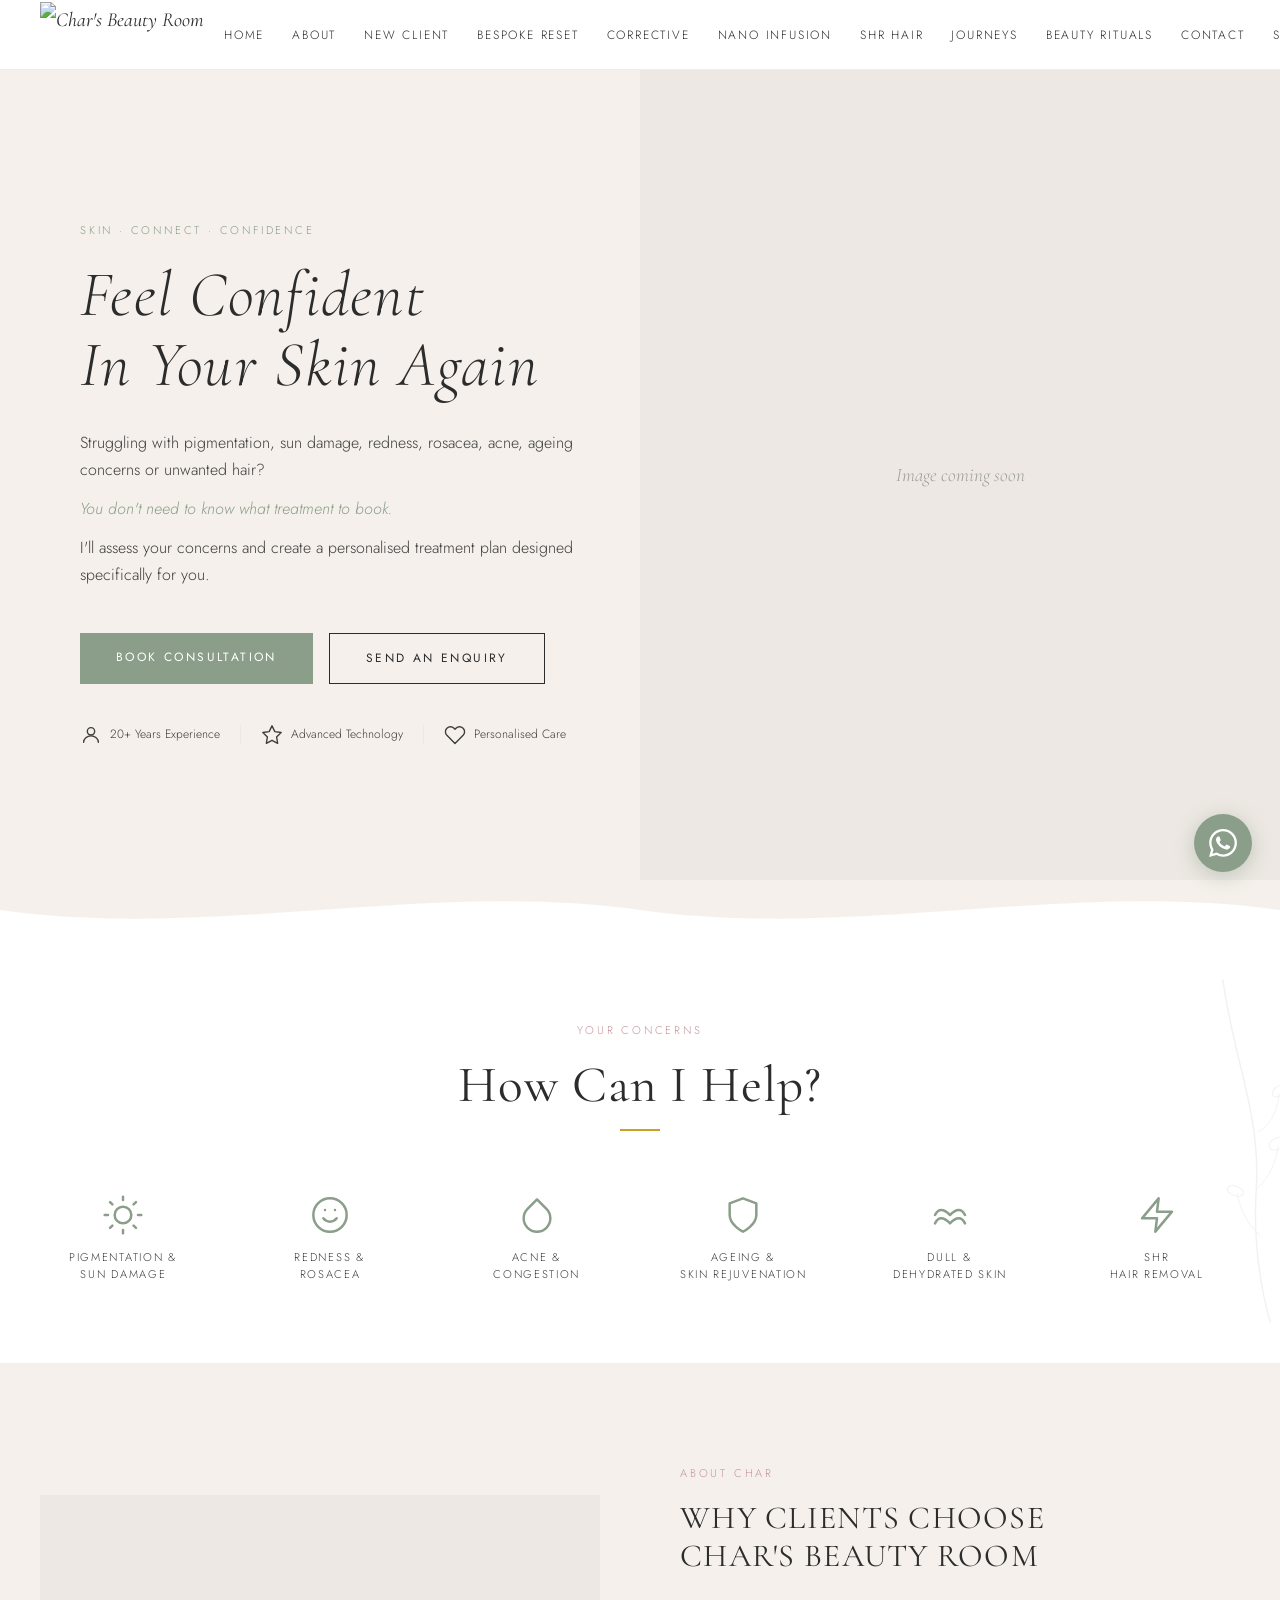
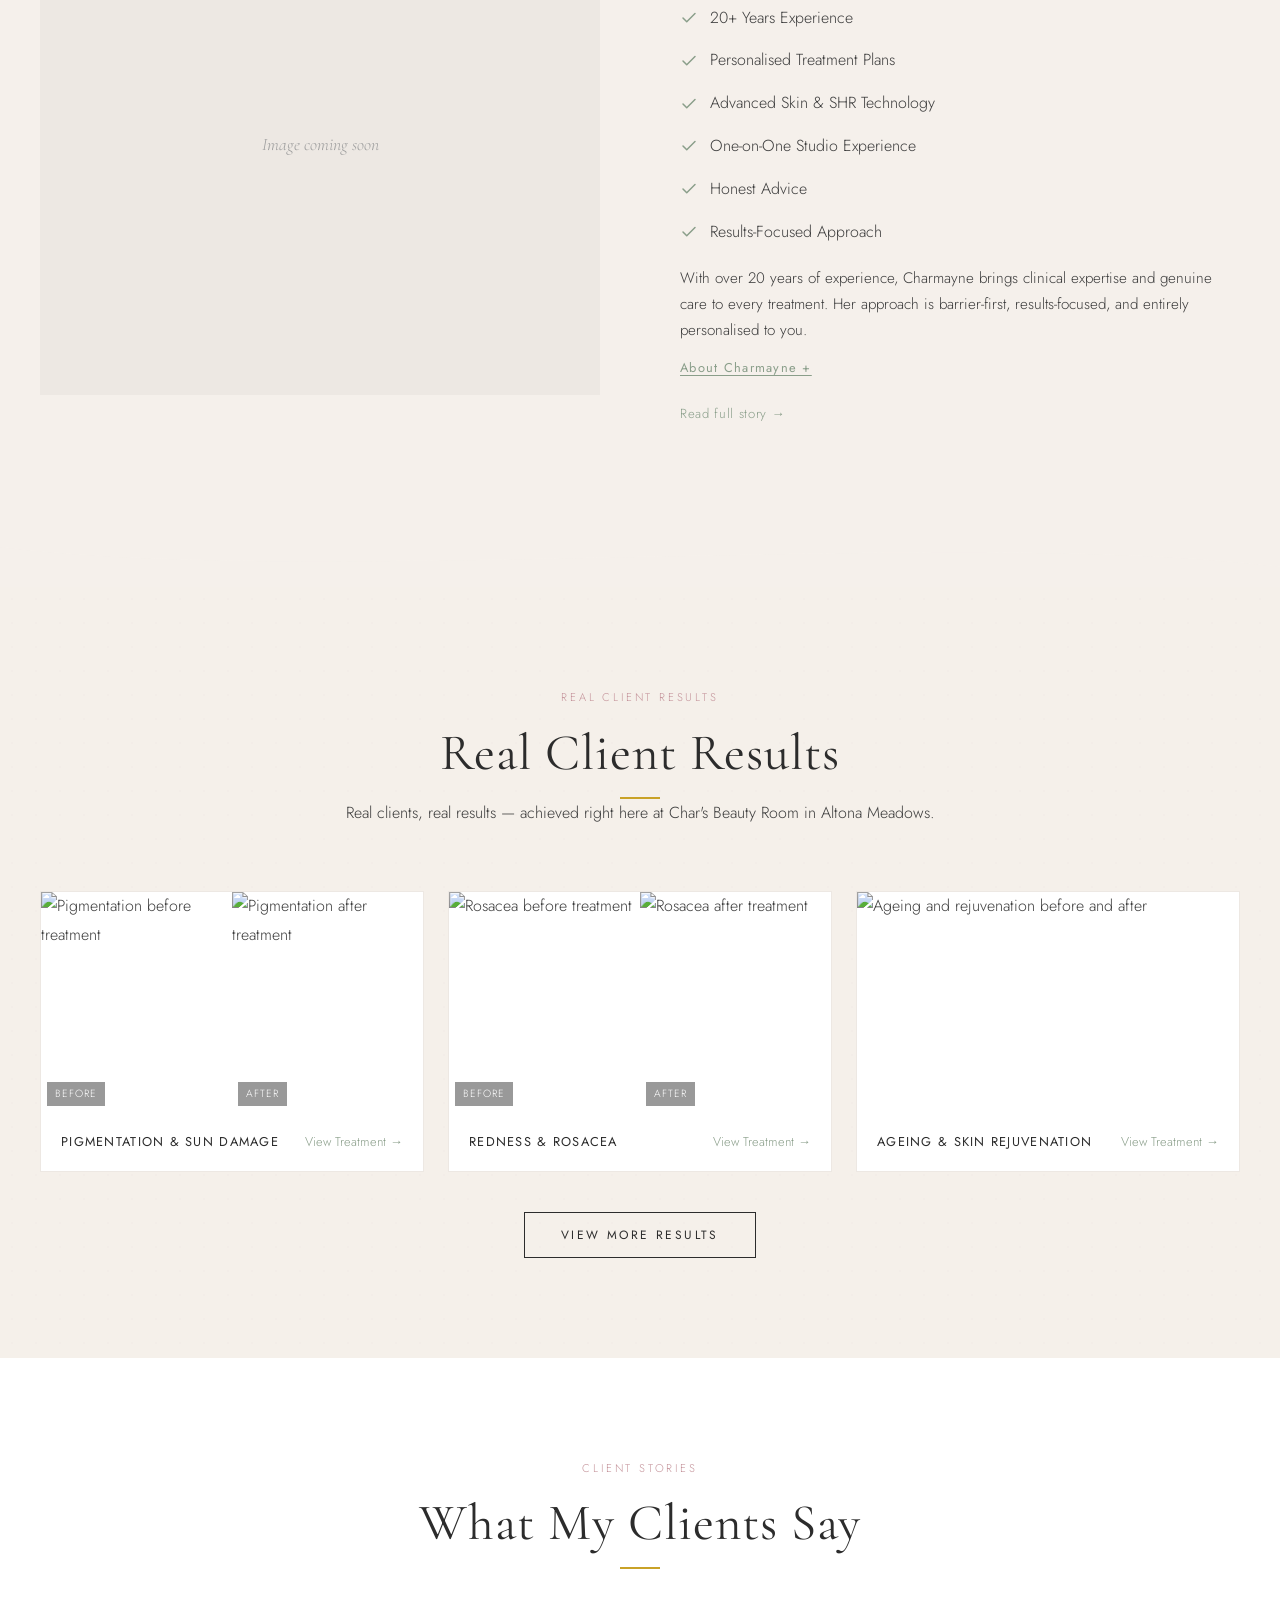
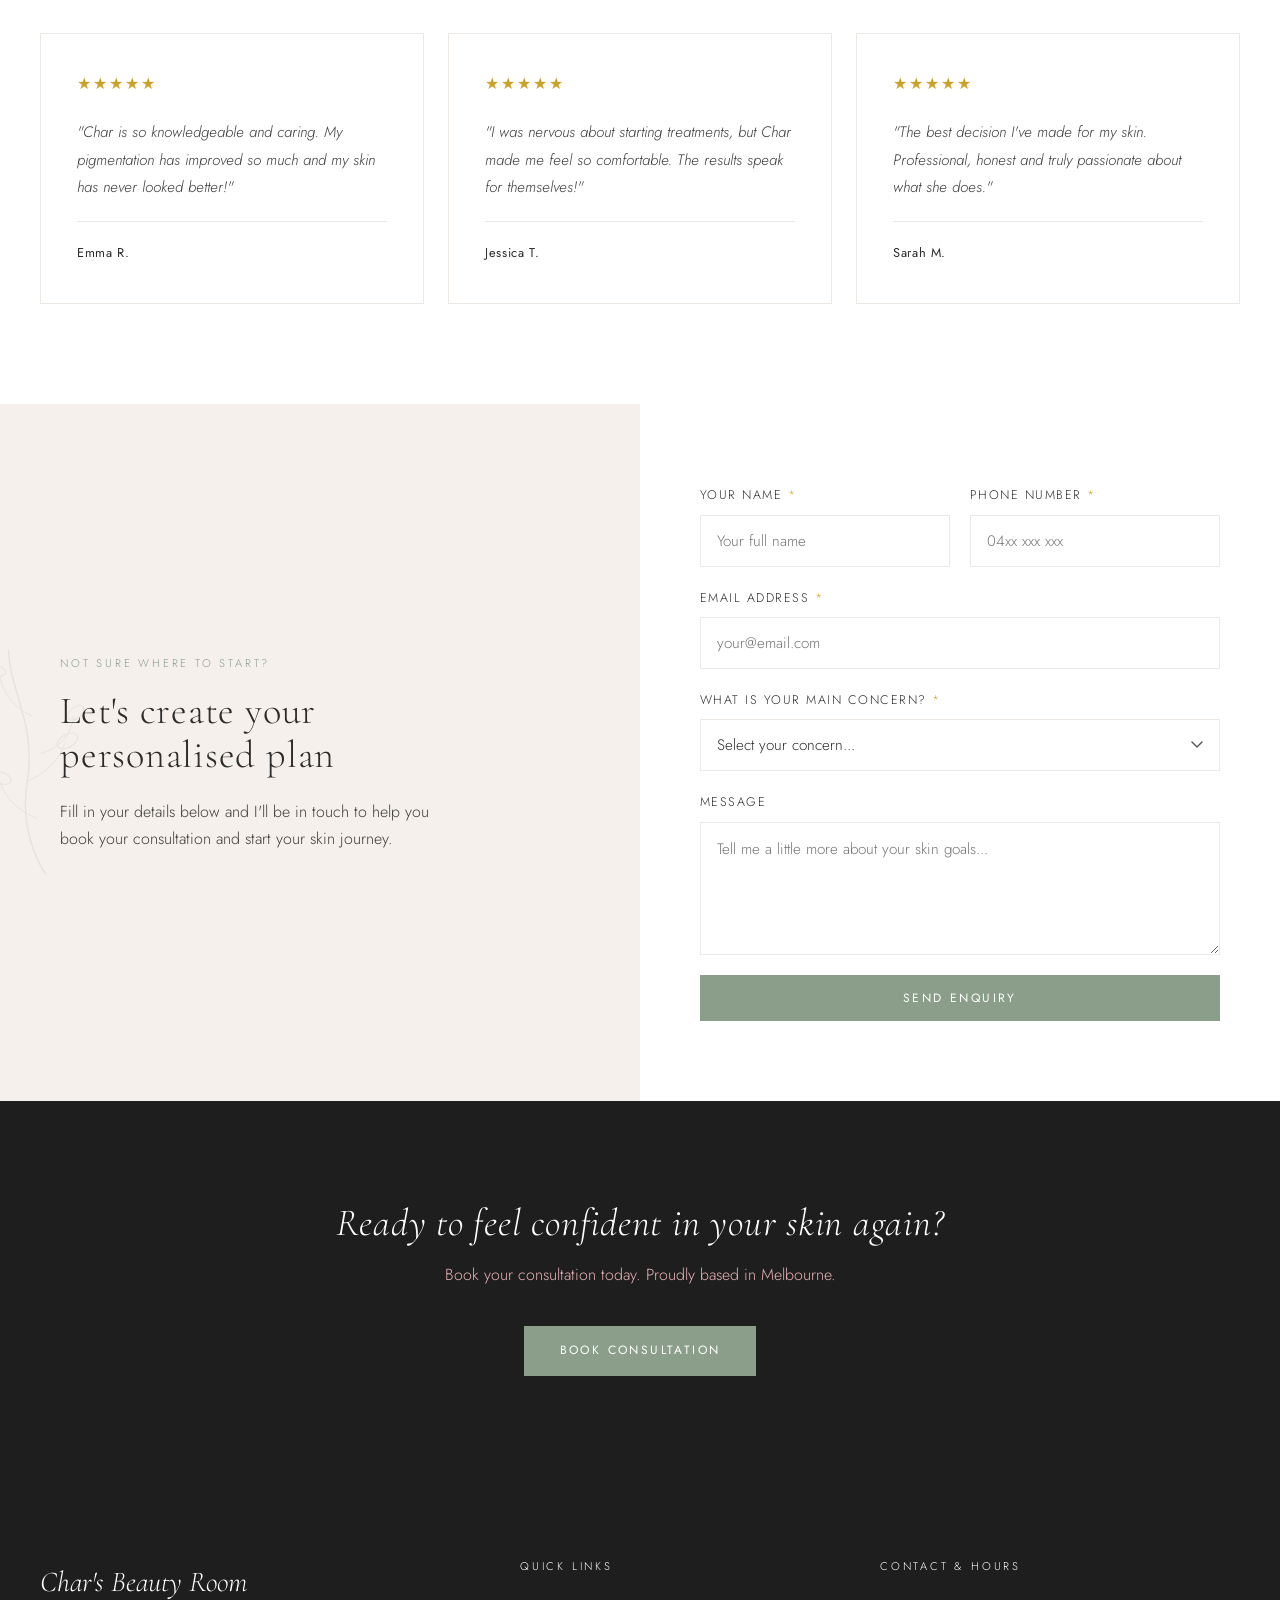
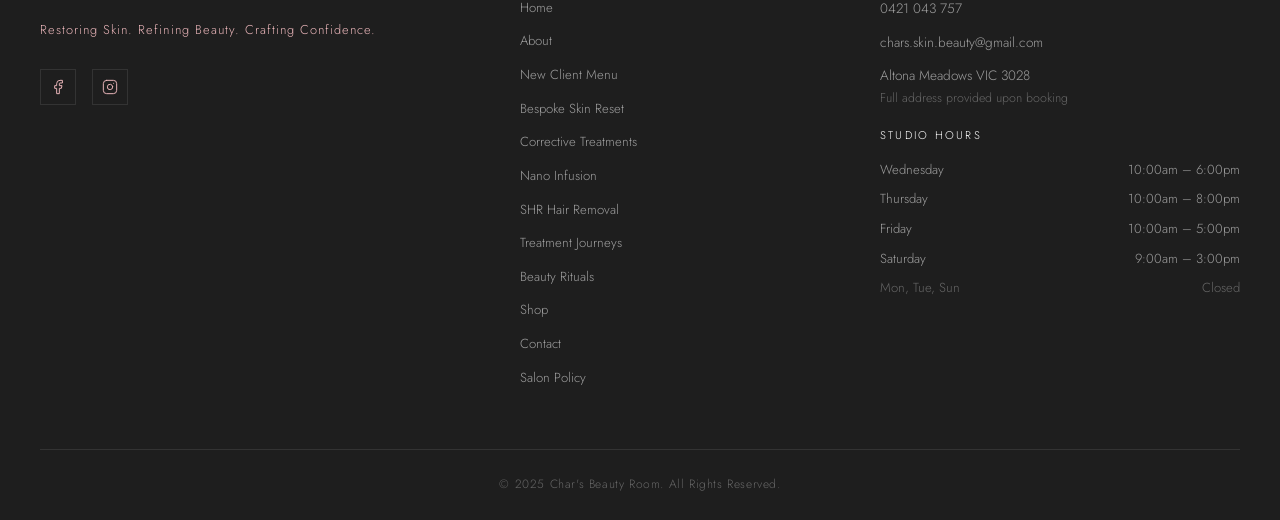
==== commit 0605cd78: "2eb" ====
--- a/index.html
+++ b/index.html
@@ -82,12 +82,21 @@
       </div>
     </div>
     <div class="hp-hero-right">
-      <img src="images/ceo.webp" alt="Charmayne, founder of Char's Beauty Room" loading="eager" class="hp-hero-img">
-    </div>
-  </section>
+      <!-- TODO: Replace with images/homepage-hero-new.webp when provided -->
+      <div class="hp-hero-placeholder" style="background:#EDE8E3;width:100%;height:100%;display:flex;align-items:center;justify-content:center;min-height:500px;">
+        <img src="images/homepage-hero-new.webp" alt="Elegant skincare flat lay" loading="eager" class="hp-hero-img" onerror="this.style.display='none';this.parentNode.querySelector('.hp-placeholder-text').style.display='block'">
+        <span class="hp-placeholder-text" style="display:none;font-family:'Cormorant Garamond',serif;font-style:italic;color:#9E9E9E;font-size:1.2rem;">Image coming soon</span>
+      </div>
+    </div>
+  </section>
+
+  <!-- WAVE DIVIDER: hero → concerns -->
+  <div class="hp-wave-divider hp-wave-linen" aria-hidden="true">
+    <svg viewBox="0 0 1440 60" preserveAspectRatio="none" xmlns="http://www.w3.org/2000/svg"><path d="M0,30 C240,60 480,0 720,30 C960,60 1200,0 1440,30 L1440,60 L0,60 Z" fill="#FFFFFF"/></svg>
+  </div>
 
   <!-- HOW CAN I HELP -->
-  <section class="section section-white hp-concerns-section">
+  <section class="section section-white hp-concerns-section" style="position:relative;overflow:hidden;">
     <div class="section-inner">
       <div class="section-header centered reveal">
         <span class="eyebrow">Your Concerns</span>
@@ -119,6 +128,16 @@
           <span>SHR<br>Hair Removal</span>
         </a>
       </div>
+      <!-- Decorative botanical right edge -->
+      <svg class="hp-concerns-botanical" viewBox="0 0 80 400" fill="none" xmlns="http://www.w3.org/2000/svg" aria-hidden="true" style="position:absolute;right:0;top:50%;transform:translateY(-50%);height:380px;opacity:0.12;pointer-events:none;">
+        <path d="M70 380 C70 380 50 320 55 240 C60 160 30 100 20 20" stroke="#8A9E8A" stroke-width="1.5" stroke-linecap="round"/>
+        <path d="M55 240 C55 240 75 225 78 195" stroke="#8A9E8A" stroke-width="1" stroke-linecap="round"/>
+        <path d="M60 290 C60 290 40 275 35 245" stroke="#8A9E8A" stroke-width="1" stroke-linecap="round"/>
+        <path d="M57 180 C57 180 77 170 79 140" stroke="#8A9E8A" stroke-width="1" stroke-linecap="round"/>
+        <ellipse cx="78" cy="192" rx="10" ry="6" transform="rotate(-25 78 192)" stroke="#8A9E8A" stroke-width="1"/>
+        <ellipse cx="33" cy="242" rx="9" ry="5" transform="rotate(20 33 242)" stroke="#8A9E8A" stroke-width="1"/>
+        <ellipse cx="79" cy="137" rx="8" ry="5" transform="rotate(-35 79 137)" stroke="#8A9E8A" stroke-width="1"/>
+      </svg>
     </div>
   </section>
 
@@ -127,7 +146,9 @@
     <div class="section-inner">
       <div class="hp-about-grid">
         <div class="hp-about-image reveal">
-          <img src="images/results/studio-room.webp" alt="Char's Beauty Room treatment studio" loading="lazy" class="hp-about-img">
+          <!-- TODO: Replace with images/homepage-about-new.webp when provided -->
+          <img src="images/homepage-about-new.webp" alt="Char's Beauty Room skincare" loading="lazy" class="hp-about-img" onerror="this.style.display='none';this.nextElementSibling.style.display='flex'">
+          <div class="hp-img-placeholder" style="display:none;width:100%;height:500px;background:#EDE8E3;align-items:center;justify-content:center;"><span style="font-family:'Cormorant Garamond',serif;font-style:italic;color:#9E9E9E;font-size:1.1rem;">Image coming soon</span></div>
         </div>
         <div class="hp-about-content reveal">
           <span class="eyebrow">About Char</span>
@@ -158,14 +179,24 @@
               Results-Focused Approach
             </li>
           </ul>
-          <a href="about.html" class="btn-hp-sage" style="display:inline-block;margin-top:32px;">Learn More About Me</a>
-        </div>
-      </div>
-    </div>
-  </section>
+          <p class="hp-about-teaser">With over 20 years of experience, Charmayne brings clinical expertise and genuine care to every treatment. Her approach is barrier-first, results-focused, and entirely personalised to you.</p>
+          <button class="hp-expand-btn" id="about-expand-btn" aria-expanded="false">About Charmayne +</button>
+          <div class="hp-expand-content" id="about-expand-content" aria-hidden="true">
+            <p class="hp-expand-text">Holding a Diploma in Beauty Therapy, a nationally accredited Laser Safety certificate, and multiple advanced qualifications in skin diagnosis and SHR Hair Removal, Charmayne stays at the forefront of the industry through ongoing education and advanced training. Guided by a philosophy of quality, integrity and passion, she is committed to delivering real, lasting results — not just surface-level treatments.</p>
+          </div>
+          <a href="about.html" class="hp-about-link">Read full story &rarr;</a>
+        </div>
+      </div>
+    </div>
+  </section>
+
+  <!-- WAVE DIVIDER: about → results -->
+  <div class="hp-wave-divider hp-wave-white" aria-hidden="true">
+    <svg viewBox="0 0 1440 60" preserveAspectRatio="none" xmlns="http://www.w3.org/2000/svg"><path d="M0,20 C360,60 1080,0 1440,40 L1440,60 L0,60 Z" fill="#F5F0EB"/></svg>
+  </div>
 
   <!-- REAL CLIENT RESULTS -->
-  <section class="section section-linen hp-results-section" style="background:#F5F0EB;">
+  <section class="section section-linen hp-results-section hp-dot-texture" style="background:#F5F0EB;">
     <div class="section-inner">
       <div class="section-header centered reveal">
         <span class="eyebrow">Real Client Results</span>
--- a/css/style.css
+++ b/css/style.css
@@ -15,7 +15,7 @@
 
 body {
   background-color: #F5F0EB;
-  color: #5C5C5C;
+  color: #3D3D3D;
   font-family: 'Jost', sans-serif;
   font-weight: 300;
   font-size: 1rem;
@@ -394,7 +394,7 @@
 }
 
 .hero-minimal .hero-sub {
-  color: #5C5C5C;
+  color: #3D3D3D;
 }
 
 .hero-minimal .eyebrow {
@@ -608,7 +608,7 @@
 .service-card-body p {
   font-size: 0.9rem;
   line-height: 1.7;
-  color: #5C5C5C;
+  color: #3D3D3D;
   margin-bottom: 20px;
 }
 
@@ -694,7 +694,7 @@
 .testimonial-card blockquote {
   font-size: 0.95rem;
   line-height: 1.85;
-  color: #5C5C5C;
+  color: #3D3D3D;
   margin-bottom: 24px;
   font-style: italic;
 }
@@ -783,7 +783,7 @@
   font-family: 'Jost', sans-serif;
   font-weight: 300;
   font-size: 0.78rem;
-  color: #5C5C5C;
+  color: #3D3D3D;
   letter-spacing: 0.05em;
   display: block;
   margin-top: 2px;
@@ -876,7 +876,7 @@
 .price-table td {
   padding: 18px 0;
   font-size: 0.95rem;
-  color: #5C5C5C;
+  color: #3D3D3D;
 }
 
 .price-table td:first-child {
@@ -899,7 +899,7 @@
 
 .price-table .td-dur {
   font-size: 0.8rem;
-  color: #5C5C5C;
+  color: #3D3D3D;
   letter-spacing: 0.04em;
 }
 
@@ -955,7 +955,7 @@
   font-size: 0.8rem;
   letter-spacing: 0.2em;
   text-transform: uppercase;
-  color: #5C5C5C;
+  color: #3D3D3D;
   padding: 14px 32px;
   border: none;
   border-bottom: 2px solid transparent;
@@ -1058,7 +1058,7 @@
   padding: 0 0 24px;
   font-size: 0.95rem;
   line-height: 1.8;
-  color: #5C5C5C;
+  color: #3D3D3D;
 }
 
 .faq-item.open .faq-answer {
@@ -1126,7 +1126,7 @@
 .step-text {
   font-size: 0.88rem;
   line-height: 1.7;
-  color: #5C5C5C;
+  color: #3D3D3D;
 }
 
 .journey-tags {
@@ -1140,7 +1140,7 @@
 
 .journey-tag-text {
   font-size: 0.85rem;
-  color: #5C5C5C;
+  color: #3D3D3D;
   line-height: 1.7;
 }
 
@@ -1289,7 +1289,7 @@
   line-height: 1.78;
   padding-left: 20px;
   position: relative;
-  color: #5C5C5C;
+  color: #3D3D3D;
 }
 
 .policy-block ul li::before {
@@ -1693,7 +1693,7 @@
 .warning-box p {
   font-size: 0.9rem;
   line-height: 1.8;
-  color: #5C5C5C;
+  color: #3D3D3D;
   margin-bottom: 12px;
 }
 
@@ -1973,7 +1973,7 @@
 .contact-hours-table td {
   padding: 5px 0;
   font-size: 0.88rem;
-  color: #5C5C5C;
+  color: #3D3D3D;
 }
 
 .contact-hours-table td:last-child {
@@ -2045,7 +2045,7 @@
 
 .contact-policy-banner p {
   font-size: 0.9rem;
-  color: #5C5C5C;
+  color: #3D3D3D;
   margin-bottom: 12px;
 }
 
@@ -2168,7 +2168,7 @@
   font-size: 0.78rem;
   letter-spacing: 0.12em;
   text-transform: uppercase;
-  color: #5C5C5C;
+  color: #3D3D3D;
   padding: 4px 0;
 }
 
@@ -2333,7 +2333,7 @@
   font-family: 'Jost', sans-serif;
   font-weight: 300;
   font-size: 1rem;
-  color: #5C5C5C;
+  color: #3D3D3D;
   line-height: 1.7;
   margin: 0 0 12px;
 }
@@ -2416,12 +2416,12 @@
   gap: 8px;
   padding: 4px 0;
 }
-.hp-badge svg { color: #5C5C5C; flex-shrink: 0; }
+.hp-badge svg { color: #3D3D3D; flex-shrink: 0; }
 .hp-badge span {
   font-family: 'Jost', sans-serif;
   font-weight: 300;
   font-size: 0.75rem;
-  color: #5C5C5C;
+  color: #3D3D3D;
   white-space: nowrap;
 }
 .hp-badge-divider {
@@ -2447,7 +2447,7 @@
   align-items: center;
   gap: 14px;
   text-decoration: none;
-  color: #5C5C5C;
+  color: #3D3D3D;
   transition: color 0.25s ease;
 }
 .hp-concern-item:hover { color: #C9A227; }
@@ -2510,7 +2510,7 @@
   font-family: 'Jost', sans-serif;
   font-weight: 300;
   font-size: 1rem;
-  color: #5C5C5C;
+  color: #3D3D3D;
 }
 .hp-check {
   width: 18px;
@@ -2638,7 +2638,7 @@
   font-weight: 300;
   font-style: italic;
   font-size: 0.95rem;
-  color: #5C5C5C;
+  color: #3D3D3D;
   line-height: 1.8;
   margin: 0 0 20px;
 }
@@ -2707,7 +2707,7 @@
   font-family: 'Jost', sans-serif;
   font-weight: 300;
   font-size: 1rem;
-  color: #5C5C5C;
+  color: #3D3D3D;
   line-height: 1.7;
   position: relative;
   max-width: 380px;
@@ -2828,7 +2828,7 @@
   font-family: 'Jost', sans-serif;
   font-weight: 300;
   font-size: 0.92rem;
-  color: #5C5C5C;
+  color: #3D3D3D;
   line-height: 1.7;
 }
 .nc-cards-grid {
@@ -2884,7 +2884,7 @@
   font-family: 'Jost', sans-serif;
   font-weight: 300;
   font-size: 0.9rem;
-  color: #5C5C5C;
+  color: #3D3D3D;
   line-height: 1.7;
   margin: 0;
 }
@@ -2912,7 +2912,7 @@
   font-family: 'Jost', sans-serif;
   font-weight: 300;
   font-size: 0.88rem;
-  color: #5C5C5C;
+  color: #3D3D3D;
   line-height: 1.5;
 }
 .nc-includes-list li::before {
@@ -2939,7 +2939,7 @@
   font-family: 'Jost', sans-serif;
   font-weight: 300;
   font-size: 0.85rem;
-  color: #5C5C5C;
+  color: #3D3D3D;
   line-height: 1.6;
   margin-top: 4px;
 }
@@ -2950,7 +2950,7 @@
   font-family: 'Jost', sans-serif;
   font-weight: 300;
   font-size: 0.85rem;
-  color: #5C5C5C;
+  color: #3D3D3D;
   line-height: 1.6;
 }
 @media (max-width: 760px) {
@@ -2999,7 +2999,7 @@
   font-size: 0.75rem;
   letter-spacing: 0.08em;
   text-transform: uppercase;
-  color: #5C5C5C;
+  color: #3D3D3D;
   background: #F5F0EB;
   padding: 6px 14px;
   border: 1px solid #EDE8E3;
@@ -3012,7 +3012,7 @@
   font-weight: 300;
   font-style: italic;
   font-size: 0.88rem;
-  color: #5C5C5C;
+  color: #3D3D3D;
   line-height: 1.7;
   margin: 16px 0;
 }
@@ -3023,7 +3023,7 @@
   font-family: 'Jost', sans-serif;
   font-weight: 300;
   font-size: 0.88rem;
-  color: #5C5C5C;
+  color: #3D3D3D;
   line-height: 1.7;
   margin: 16px 0;
 }
@@ -3038,7 +3038,7 @@
   font-family: 'Jost', sans-serif;
   font-weight: 300;
   font-size: 0.92rem;
-  color: #5C5C5C;
+  color: #3D3D3D;
 }
 .price-table-clean td:first-child { color: #2C2C2C; }
 .price-table-clean td:last-child { text-align: right; color: #C9A227; font-weight: 400; }
@@ -3111,7 +3111,7 @@
   font-family: 'Jost', sans-serif;
   font-weight: 300;
   font-size: 0.85rem;
-  color: #5C5C5C;
+  color: #3D3D3D;
   line-height: 1.5;
 }
 .pkg-includes li::before {
@@ -3137,7 +3137,7 @@
   font-family: 'Jost', sans-serif;
   font-weight: 300;
   font-size: 0.88rem;
-  color: #5C5C5C;
+  color: #3D3D3D;
 }
 .addon-list li span:last-child { color: #C9A227; font-weight: 400; }
 .treatment-includes-list {
@@ -3155,7 +3155,7 @@
   font-family: 'Jost', sans-serif;
   font-weight: 300;
   font-size: 0.9rem;
-  color: #5C5C5C;
+  color: #3D3D3D;
 }
 .treatment-includes-list li::before {
   content: '';
@@ -3191,7 +3191,7 @@
   font-family: 'Jost', sans-serif;
   font-weight: 300;
   font-size: 0.9rem;
-  color: #5C5C5C;
+  color: #3D3D3D;
   line-height: 1.7;
 }
 .wax-img-right {
@@ -3209,3 +3209,239 @@
     margin: 0 0 20px;
   }
 }
+
+/* ============================================================
+   HOMEPAGE v5 — DECORATIVE ELEMENTS & ENHANCEMENTS
+   ============================================================ */
+
+/* Nav gold border + logo */
+.site-nav {
+  border-bottom: 1px solid rgba(201,162,39,0.2);
+}
+.nav-logo-img {
+  height: 65px !important;
+}
+
+/* Wave dividers */
+.hp-wave-divider {
+  line-height: 0;
+  overflow: hidden;
+  margin: 0;
+  padding: 0;
+}
+.hp-wave-divider svg {
+  display: block;
+  width: 100%;
+  height: 60px;
+}
+.hp-wave-linen { background: #F5F0EB; }
+.hp-wave-white { background: #F5F0EB; }
+
+/* Dot texture on linen sections */
+.hp-dot-texture {
+  background-image: radial-gradient(circle, #C4939A 1px, transparent 1px) !important;
+  background-size: 24px 24px !important;
+  background-color: #F5F0EB !important;
+  position: relative;
+}
+.hp-dot-texture::before {
+  content: '';
+  position: absolute;
+  inset: 0;
+  background: rgba(245,240,235,0.97);
+  pointer-events: none;
+  z-index: 0;
+}
+.hp-dot-texture > * { position: relative; z-index: 1; }
+
+/* About Char teaser & expand */
+.hp-about-teaser {
+  font-family: 'Jost', sans-serif;
+  font-weight: 300;
+  font-size: 0.95rem;
+  color: #3D3D3D;
+  line-height: 1.7;
+  margin: 20px 0 0;
+}
+.hp-expand-btn {
+  display: inline-block;
+  font-family: 'Jost', sans-serif;
+  font-weight: 400;
+  font-size: 0.8rem;
+  letter-spacing: 0.1em;
+  color: #8A9E8A;
+  background: none;
+  border: none;
+  padding: 0;
+  margin-top: 14px;
+  cursor: pointer;
+  transition: color 0.2s ease;
+  text-decoration: underline;
+  text-underline-offset: 3px;
+}
+.hp-expand-btn:hover { color: #6B826B; }
+.hp-expand-content {
+  max-height: 0;
+  overflow: hidden;
+  transition: max-height 0.45s ease;
+}
+.hp-expand-content.hp-expand-open {
+  max-height: 300px;
+}
+.hp-expand-text {
+  font-family: 'Jost', sans-serif;
+  font-weight: 300;
+  font-size: 0.92rem;
+  color: #3D3D3D;
+  line-height: 1.8;
+  margin: 14px 0 0;
+  border-left: 2px solid #EDE8E3;
+  padding-left: 16px;
+}
+.hp-about-link {
+  display: inline-block;
+  margin-top: 20px;
+  font-family: 'Jost', sans-serif;
+  font-weight: 300;
+  font-size: 0.82rem;
+  color: #8A9E8A;
+  text-decoration: none;
+  letter-spacing: 0.05em;
+  transition: color 0.2s ease;
+}
+.hp-about-link:hover { color: #6B826B; }
+
+/* New client menu — primary card badge */
+.nc-card-primary {
+  border: 2px solid #8A9E8A;
+  position: relative;
+}
+.nc-start-badge {
+  display: inline-block;
+  background: #8A9E8A;
+  color: #FFFFFF;
+  font-family: 'Jost', sans-serif;
+  font-weight: 400;
+  font-size: 0.65rem;
+  letter-spacing: 0.15em;
+  text-transform: uppercase;
+  padding: 4px 14px;
+  margin-bottom: 12px;
+  align-self: flex-start;
+}
+
+/* SHR Packages section */
+.shr-pkg-section { padding: 80px 0; }
+.shr-pkg-grid {
+  display: grid;
+  grid-template-columns: repeat(3, 1fr);
+  gap: 20px;
+  margin-top: 32px;
+}
+.shr-pkg-card {
+  background: #FFFFFF;
+  border: 1px solid #EDE8E3;
+  padding: 28px;
+  position: relative;
+  display: flex;
+  flex-direction: column;
+  gap: 12px;
+}
+.shr-pkg-card-highlight { border-color: #C9A227; }
+.shr-pkg-card-sage { border-color: #8A9E8A; }
+.shr-pkg-badge-gold {
+  position: absolute;
+  top: -1px;
+  right: 20px;
+  background: #C9A227;
+  color: #FFFFFF;
+  font-family: 'Jost', sans-serif;
+  font-size: 0.65rem;
+  font-weight: 400;
+  letter-spacing: 0.12em;
+  text-transform: uppercase;
+  padding: 3px 12px;
+}
+.shr-pkg-badge-sage {
+  position: absolute;
+  top: -1px;
+  right: 20px;
+  background: #8A9E8A;
+  color: #FFFFFF;
+  font-family: 'Jost', sans-serif;
+  font-size: 0.65rem;
+  font-weight: 400;
+  letter-spacing: 0.12em;
+  text-transform: uppercase;
+  padding: 3px 12px;
+}
+.shr-pkg-name {
+  font-family: 'Cormorant Garamond', serif;
+  font-weight: 400;
+  font-size: 1.15rem;
+  color: #2C2C2C;
+  margin: 0;
+}
+.shr-pkg-sessions {
+  font-family: 'Jost', sans-serif;
+  font-weight: 400;
+  font-size: 0.82rem;
+  color: #C9A227;
+  letter-spacing: 0.08em;
+  margin: 0;
+}
+.shr-pkg-price {
+  font-family: 'Cormorant Garamond', serif;
+  font-weight: 500;
+  font-size: 1.4rem;
+  color: #C9A227;
+  margin: 0;
+}
+.shr-pkg-includes {
+  list-style: none;
+  padding: 0;
+  margin: 0;
+  display: flex;
+  flex-direction: column;
+  gap: 7px;
+  flex: 1;
+}
+.shr-pkg-includes li {
+  display: flex;
+  align-items: flex-start;
+  gap: 8px;
+  font-family: 'Jost', sans-serif;
+  font-weight: 300;
+  font-size: 0.85rem;
+  color: #3D3D3D;
+  line-height: 1.5;
+}
+.shr-pkg-includes li::before {
+  content: '';
+  display: inline-block;
+  width: 14px;
+  height: 1px;
+  background: #8A9E8A;
+  margin-top: 10px;
+  flex-shrink: 0;
+}
+.shr-pkg-todo {
+  font-family: 'Jost', sans-serif;
+  font-weight: 300;
+  font-style: italic;
+  font-size: 0.8rem;
+  color: #9E9E9E;
+  margin: 0;
+}
+.shr-pkg-subhead {
+  font-family: 'Jost', sans-serif;
+  font-weight: 400;
+  font-size: 0.85rem;
+  letter-spacing: 0.12em;
+  text-transform: uppercase;
+  color: #2C2C2C;
+  margin: 32px 0 0;
+}
+@media (max-width: 760px) {
+  .shr-pkg-grid { grid-template-columns: 1fr; }
+}
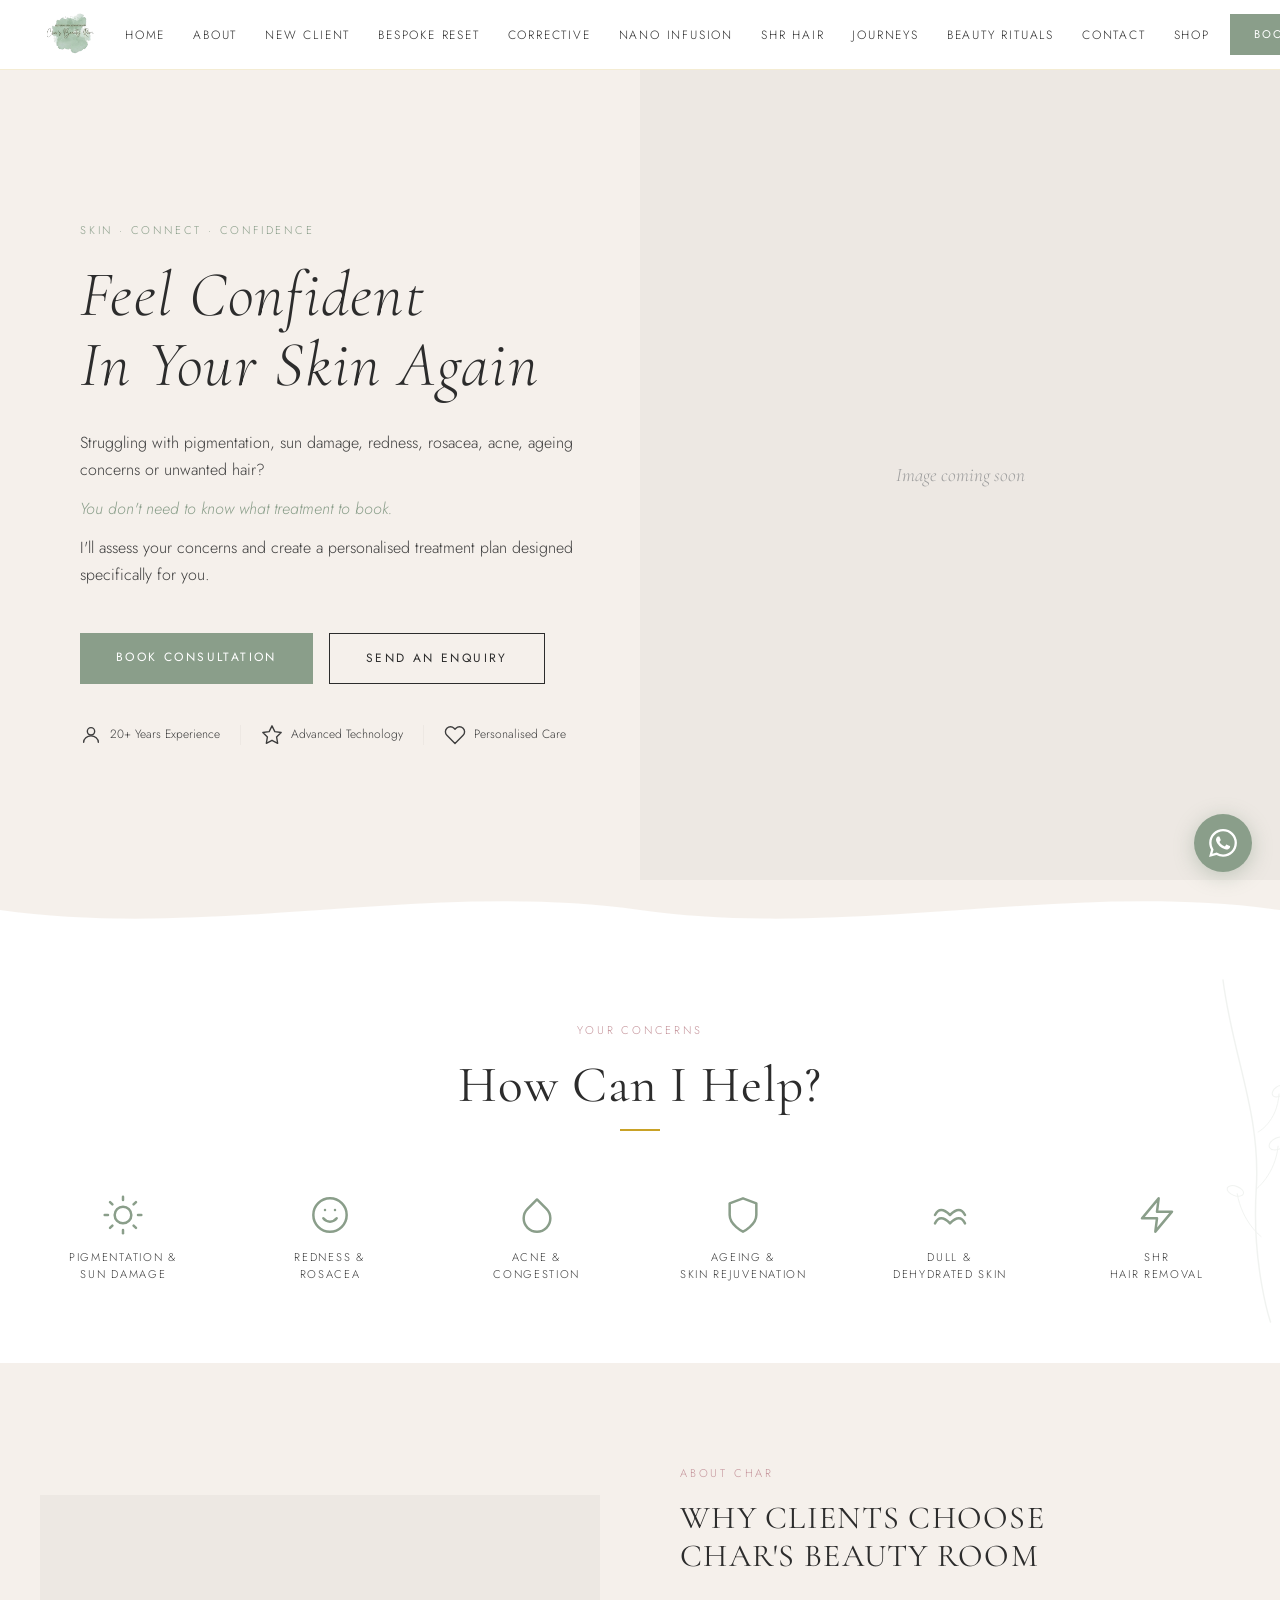
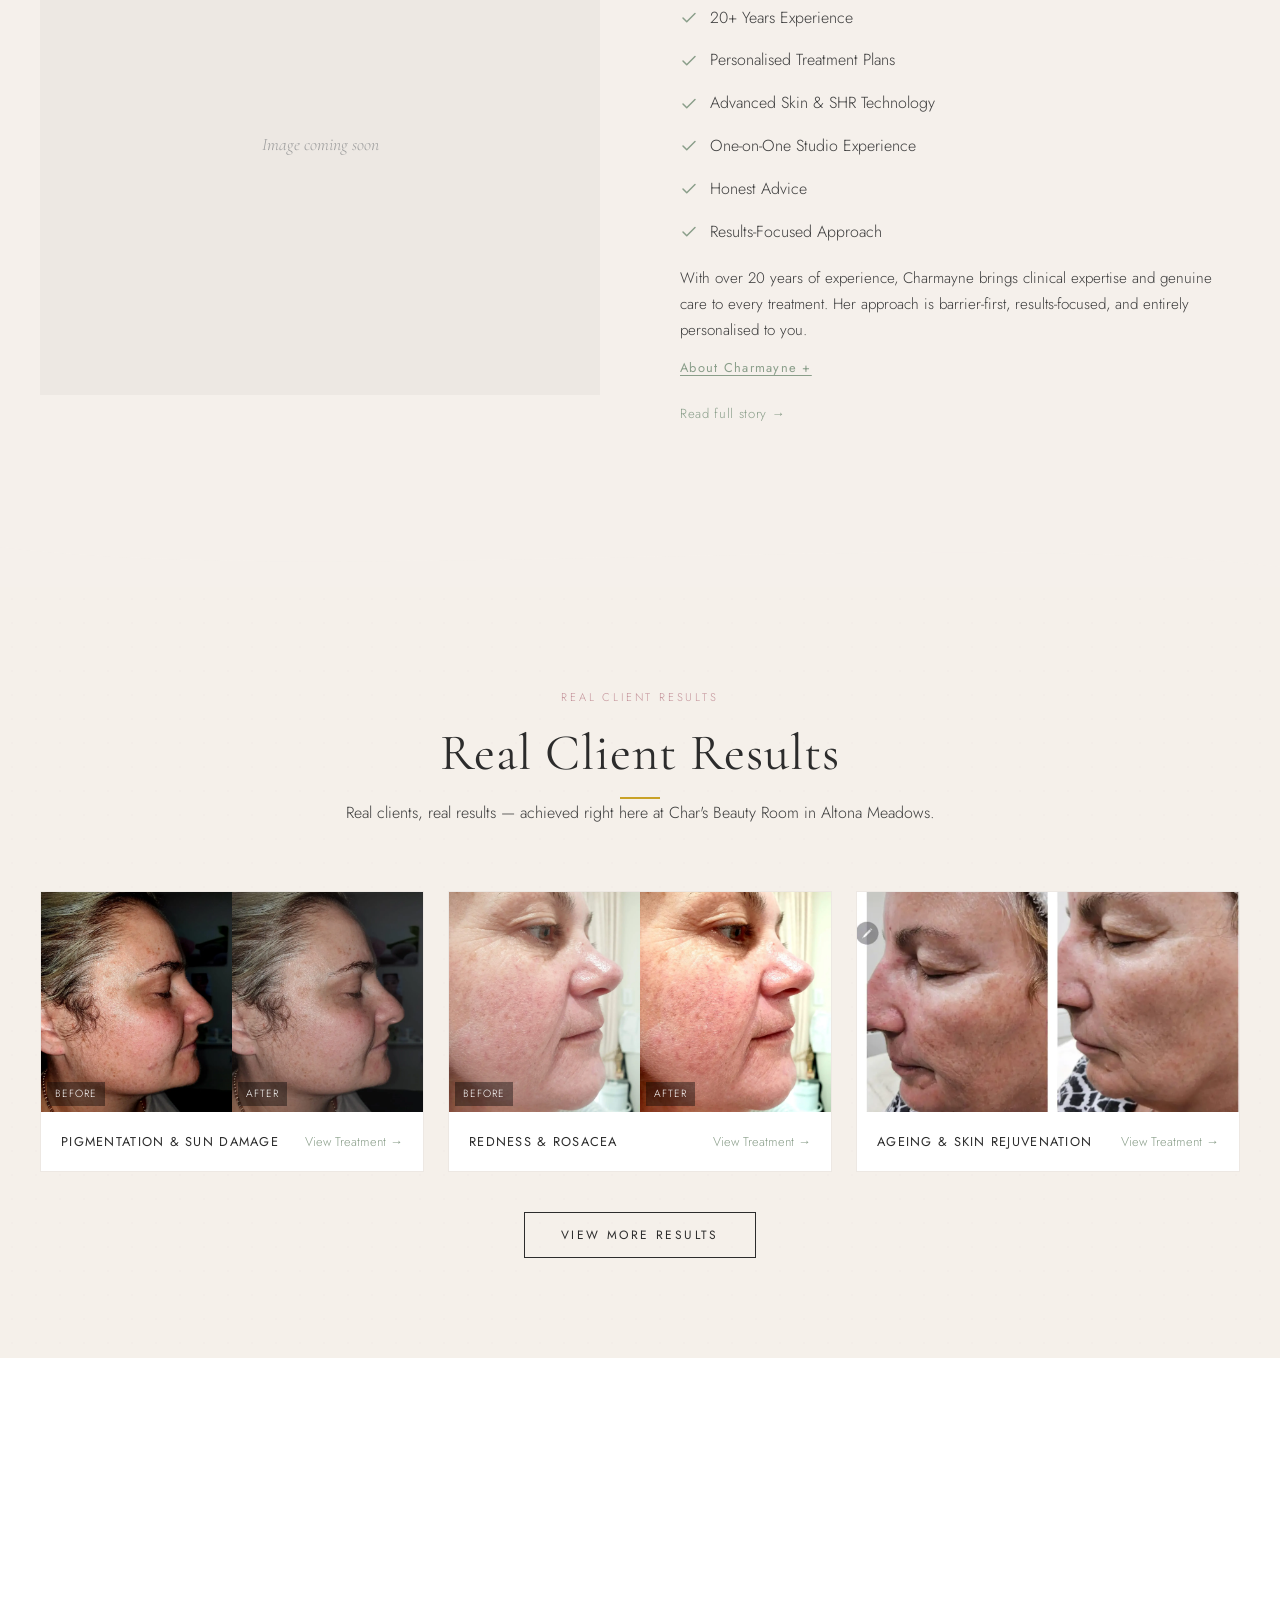
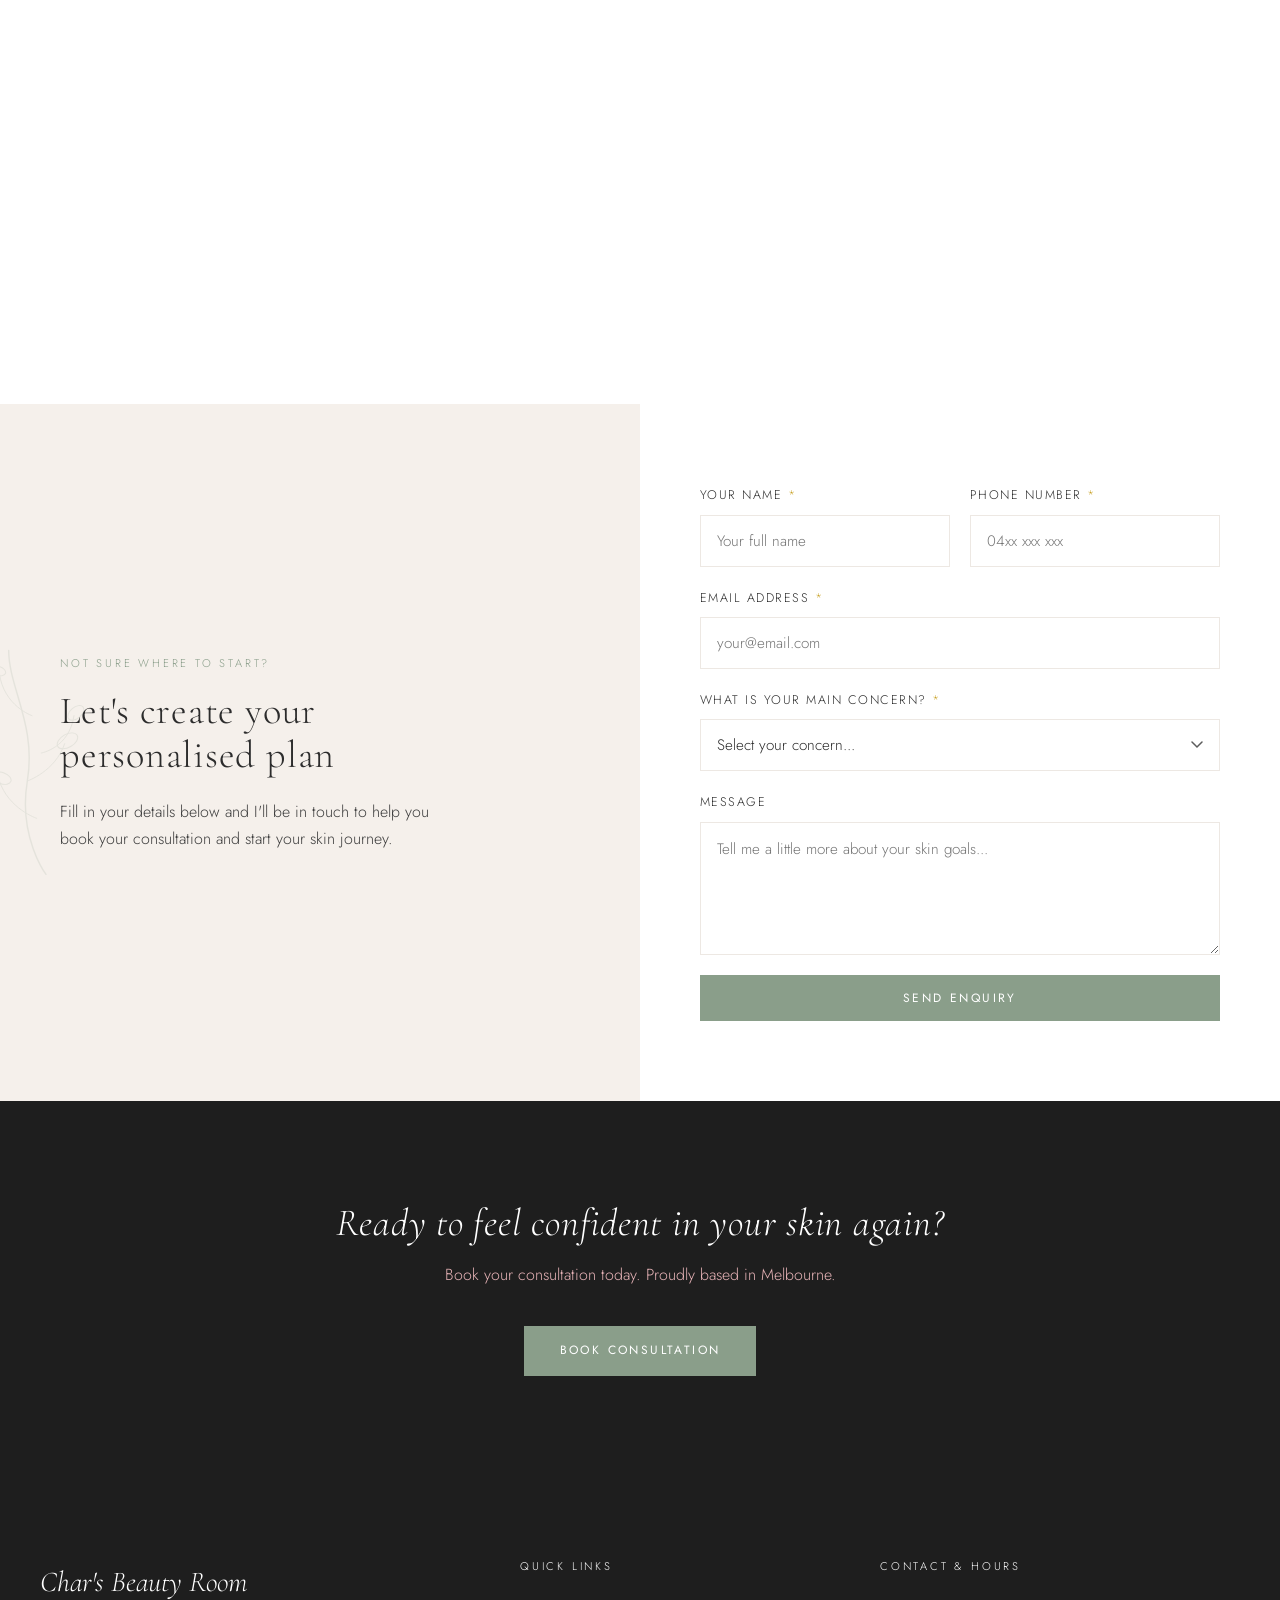
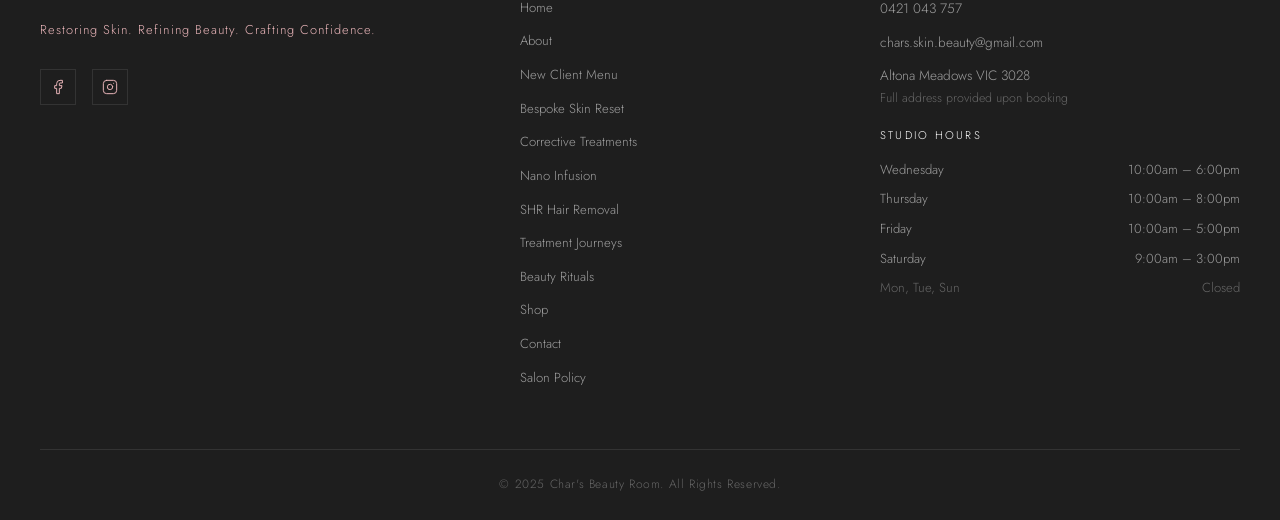
==== commit 38f7a420: "weewe" ====
--- a/index.html
+++ b/index.html
@@ -210,11 +210,11 @@
         <div class="hp-result-card reveal">
           <div class="hp-result-images">
             <div class="hp-result-img-wrap">
-              <img src="images/results/pigmentation-before.webp" alt="Pigmentation before treatment" loading="lazy">
+              <img src="images/pigmentation-before.webp" alt="Pigmentation before treatment" loading="lazy">
               <span class="hp-result-label">Before</span>
             </div>
             <div class="hp-result-img-wrap">
-              <img src="images/results/pigmentation-after.webp" alt="Pigmentation after treatment" loading="lazy">
+              <img src="images/pigmentation-after.webp" alt="Pigmentation after treatment" loading="lazy">
               <span class="hp-result-label">After</span>
             </div>
           </div>
@@ -228,11 +228,11 @@
         <div class="hp-result-card reveal">
           <div class="hp-result-images">
             <div class="hp-result-img-wrap">
-              <img src="images/results/rosacea-before.webp" alt="Rosacea before treatment" loading="lazy">
+              <img src="images/rosacea-before.webp" alt="Rosacea before treatment" loading="lazy">
               <span class="hp-result-label">Before</span>
             </div>
             <div class="hp-result-img-wrap">
-              <img src="images/results/rosacea-after.webp" alt="Rosacea after treatment" loading="lazy">
+              <img src="images/rosacea-after.webp" alt="Rosacea after treatment" loading="lazy">
               <span class="hp-result-label">After</span>
             </div>
           </div>
@@ -245,7 +245,7 @@
         <!-- Card 3: Ageing — single collage image -->
         <div class="hp-result-card reveal">
           <div class="hp-result-images hp-result-single">
-            <img src="images/results/ageing-rejuvenation-before-after.webp" alt="Ageing and rejuvenation before and after" loading="lazy">
+            <img src="images/ageing-rejuvenation-before-after.webp" alt="Ageing and rejuvenation before and after" loading="lazy">
           </div>
           <div class="hp-result-body">
             <span class="hp-result-concern">Ageing &amp; Skin Rejuvenation</span>
@@ -264,7 +264,7 @@
         <!-- Card 4: Acne -->
         <div class="hp-result-card reveal">
           <div class="hp-result-images hp-result-single">
-            <img src="images/results/acne-chin-before-after.webp" alt="Chin acne before and after" loading="lazy">
+            <img src="images/acne-chin-before-after.webp" alt="Chin acne before and after" loading="lazy">
           </div>
           <div class="hp-result-body">
             <span class="hp-result-concern">Acne &amp; Congestion</span>
@@ -275,7 +275,7 @@
         <!-- Card 5: SHR facial -->
         <div class="hp-result-card reveal">
           <div class="hp-result-images hp-result-single">
-            <img src="images/results/shr-facial-hair-collage.webp" alt="SHR facial hair removal results" loading="lazy">
+            <img src="images/shr-facial-hair-collage.webp" alt="SHR facial hair removal results" loading="lazy">
           </div>
           <div class="hp-result-body">
             <span class="hp-result-concern">SHR — Facial Hair Removal</span>
@@ -287,11 +287,11 @@
         <div class="hp-result-card reveal">
           <div class="hp-result-images">
             <div class="hp-result-img-wrap">
-              <img src="images/results/shr-back-before.webp" alt="Back hair before SHR" loading="lazy">
+              <img src="images/shr-back-before.webp" alt="Back hair before SHR" loading="lazy">
               <span class="hp-result-label">Before</span>
             </div>
             <div class="hp-result-img-wrap">
-              <img src="images/results/shr-back-after.webp" alt="Back hair after SHR" loading="lazy">
+              <img src="images/shr-back-after.webp" alt="Back hair after SHR" loading="lazy">
               <span class="hp-result-label">After</span>
             </div>
           </div>
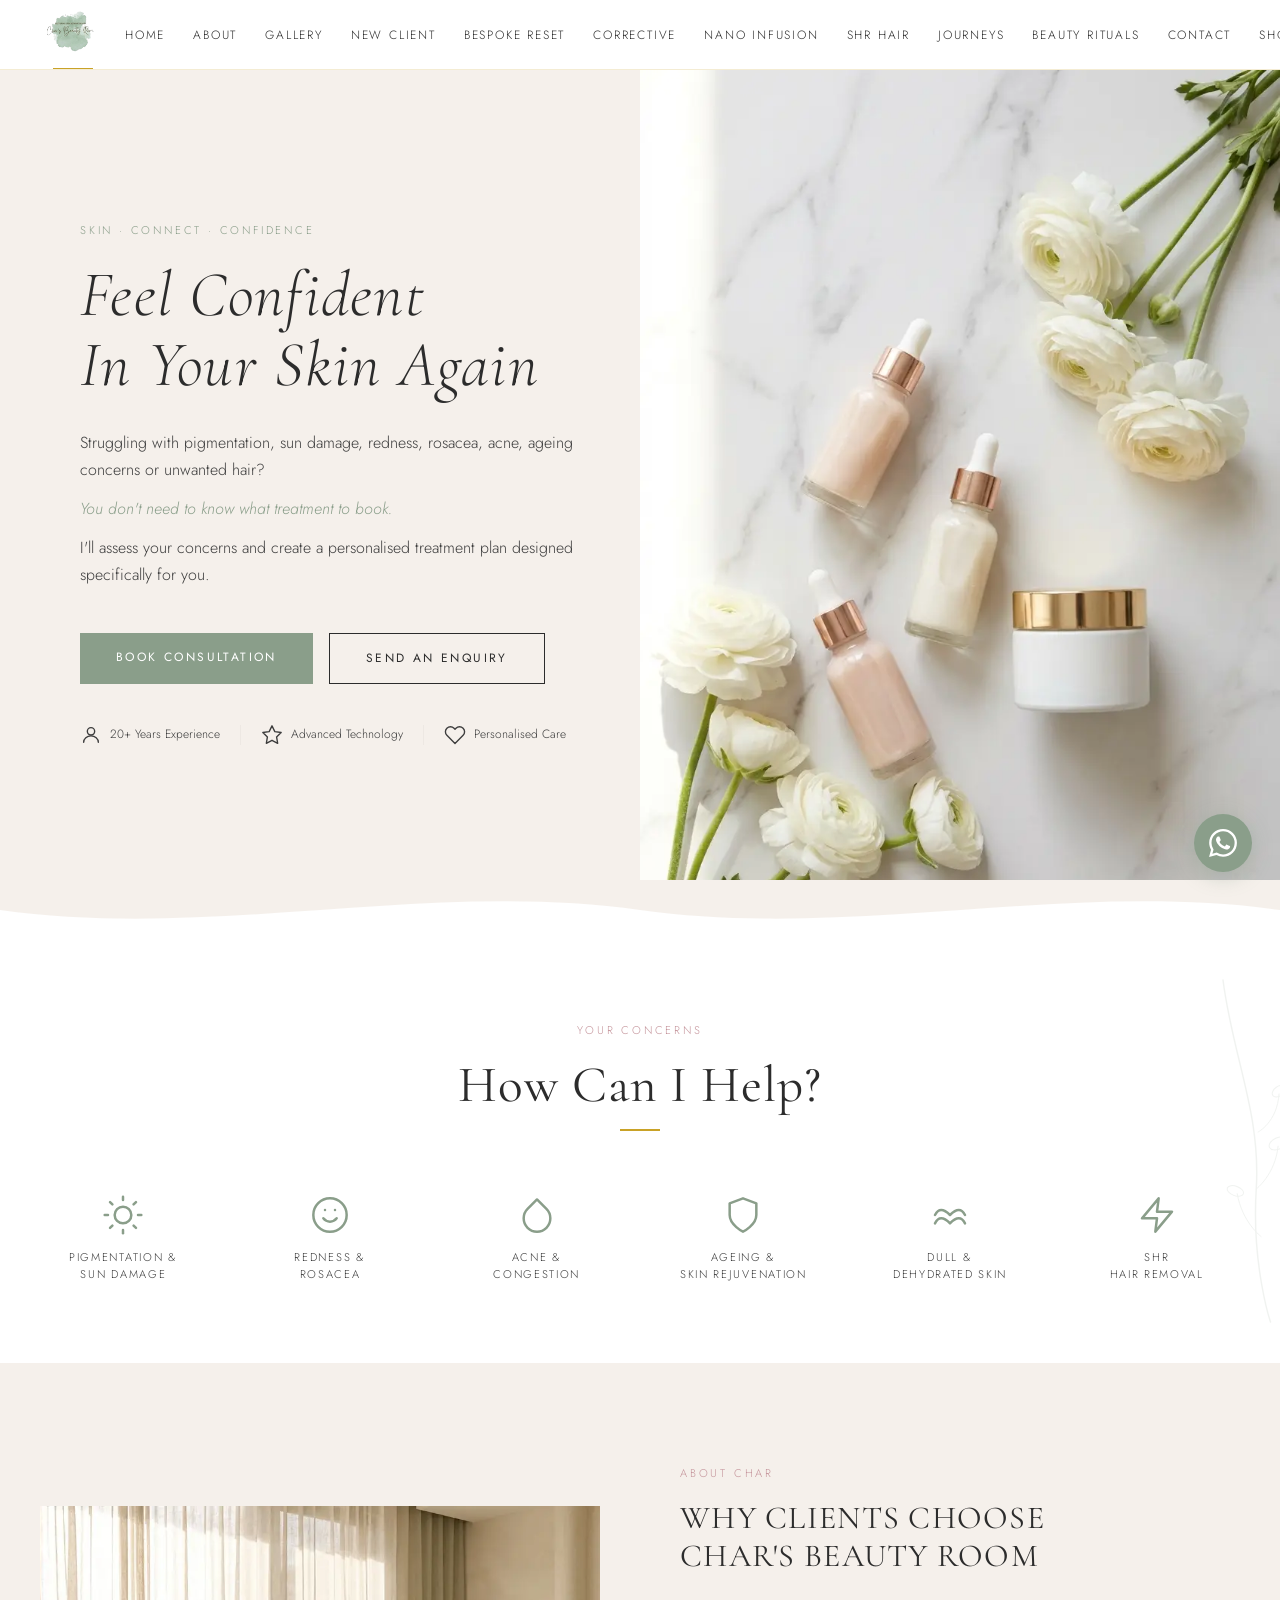
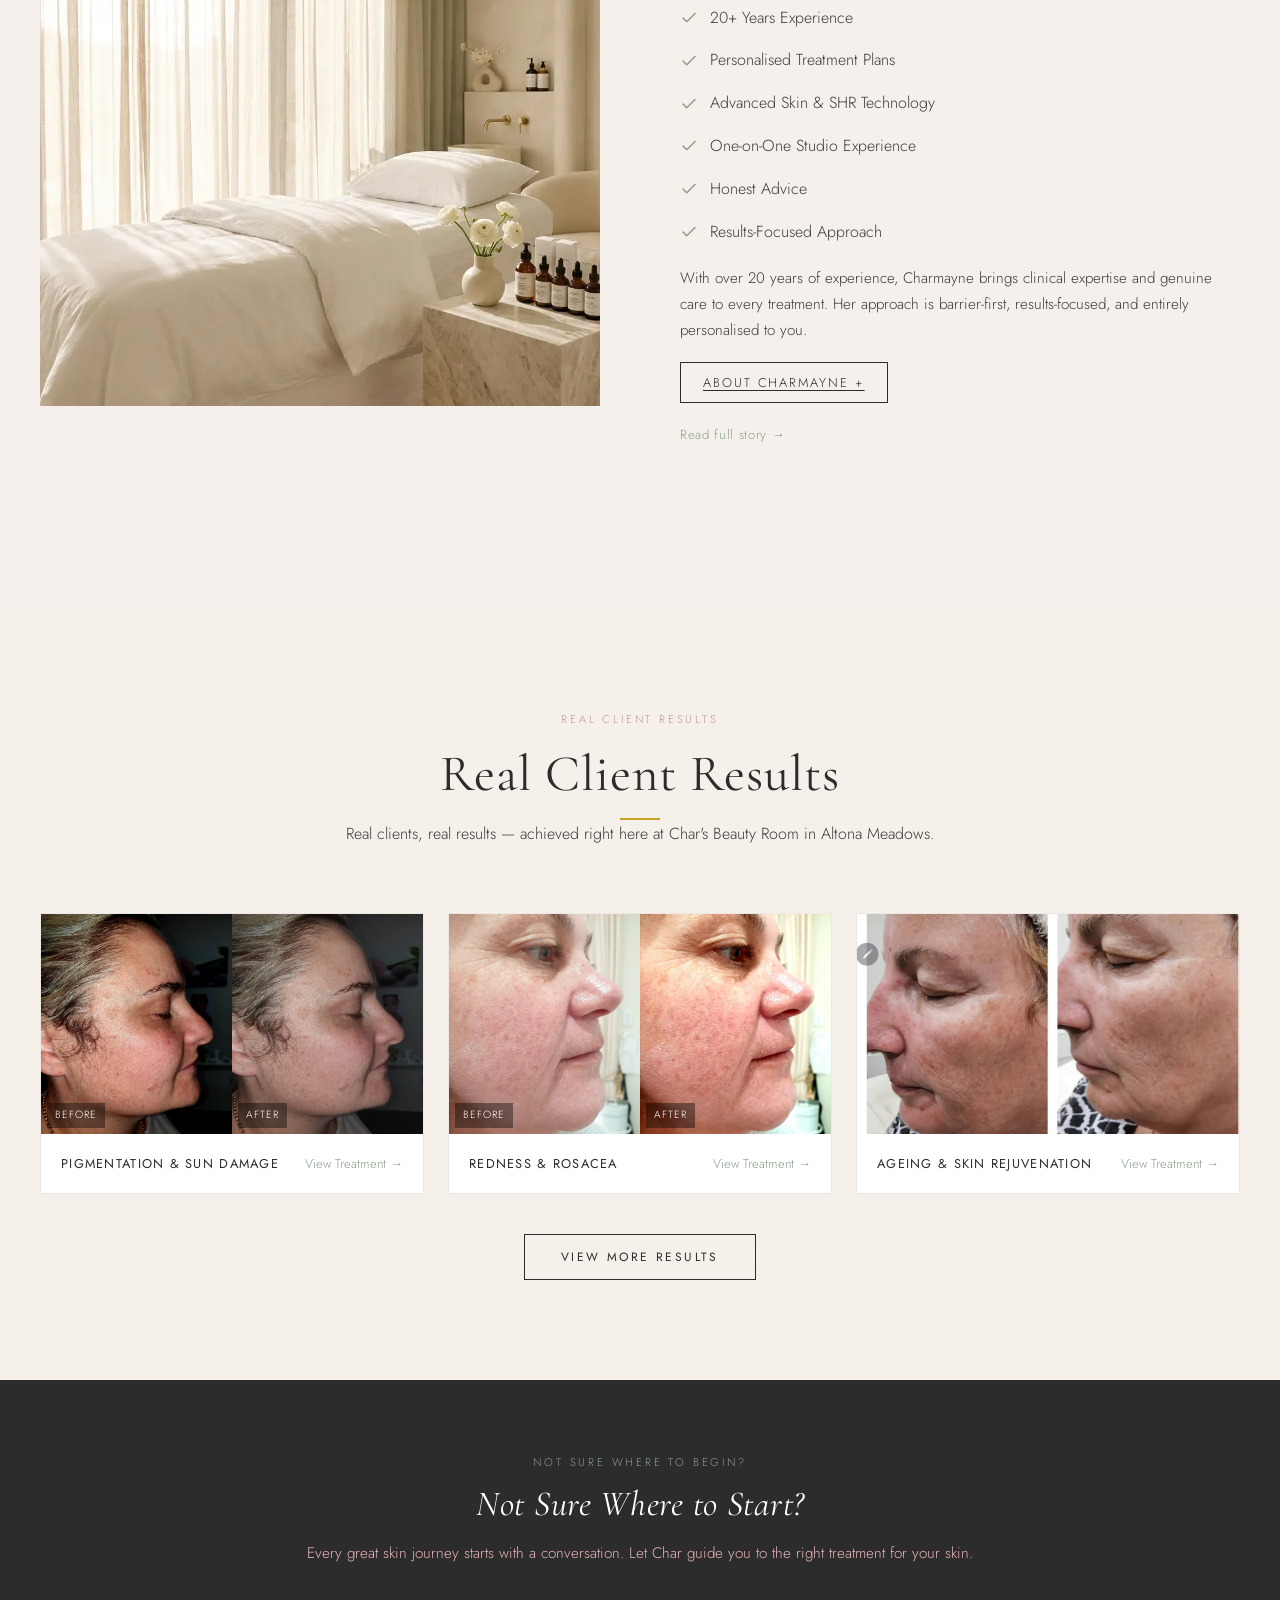
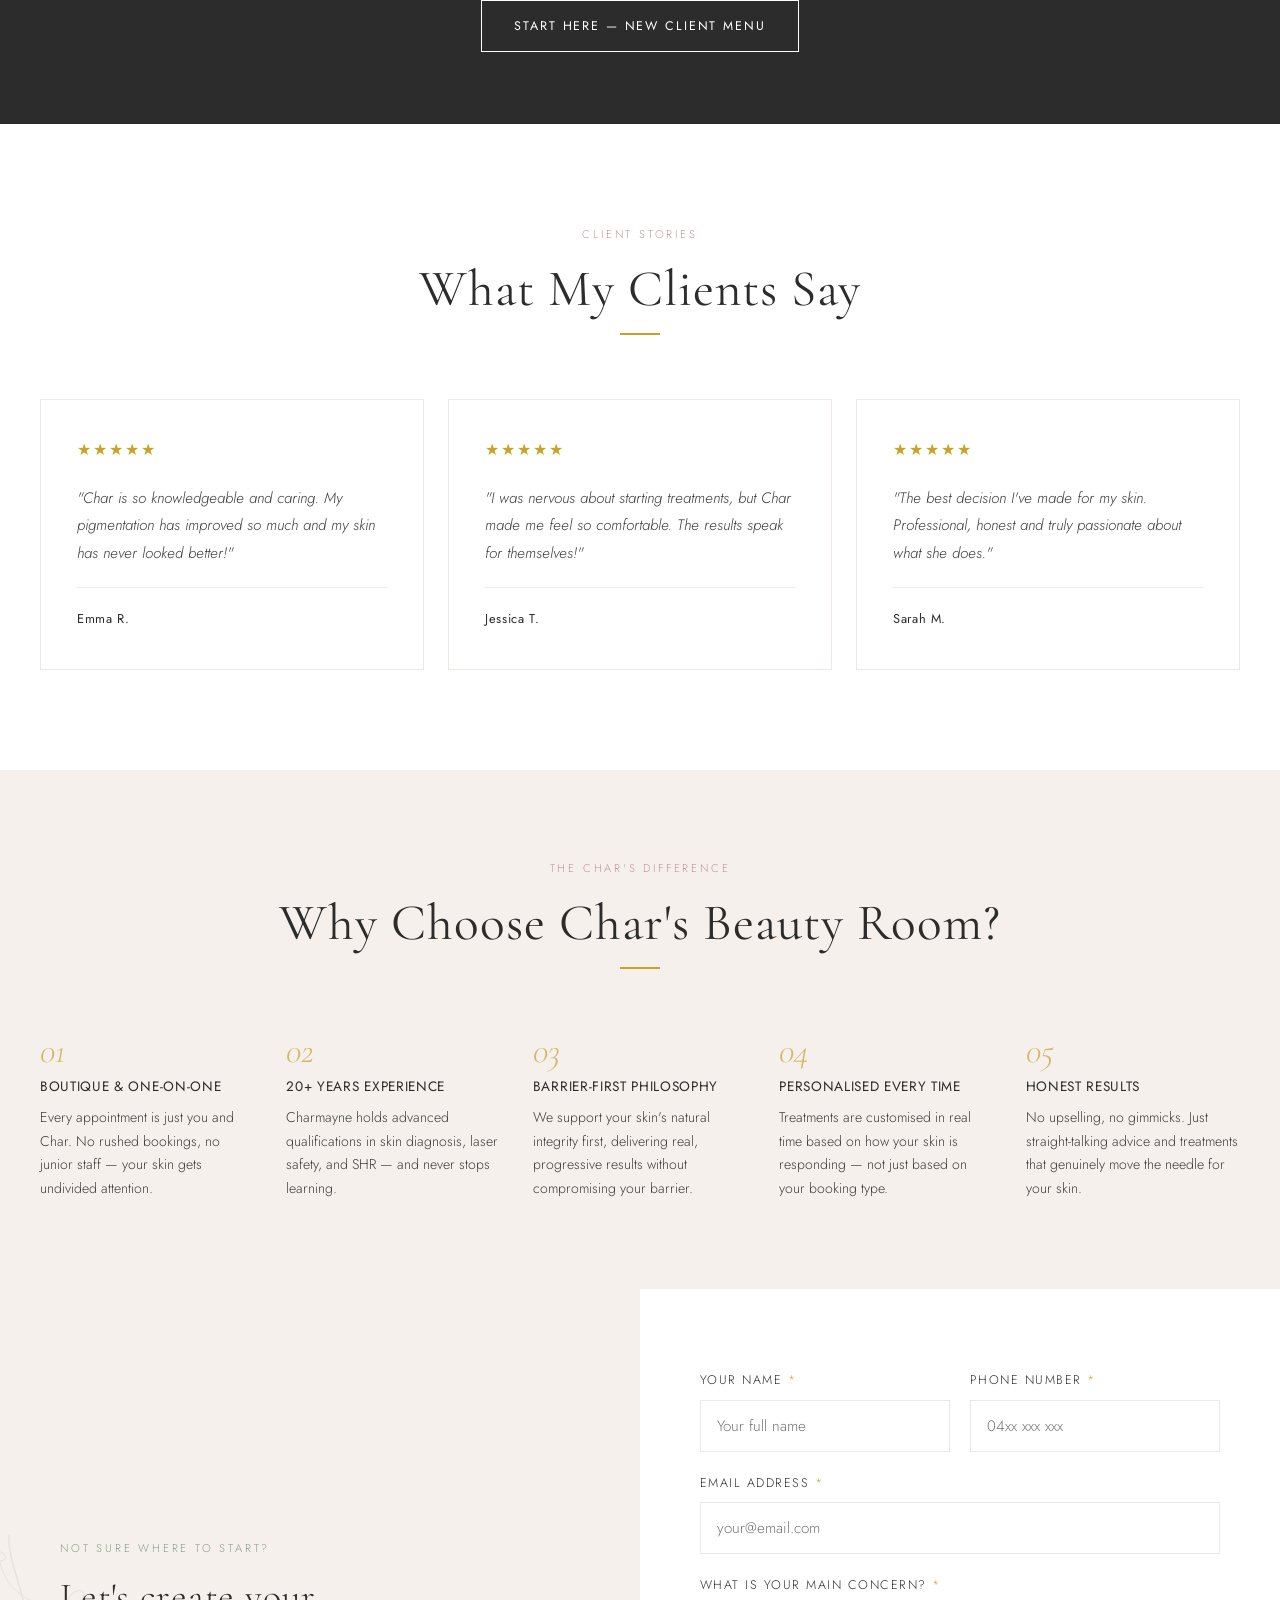
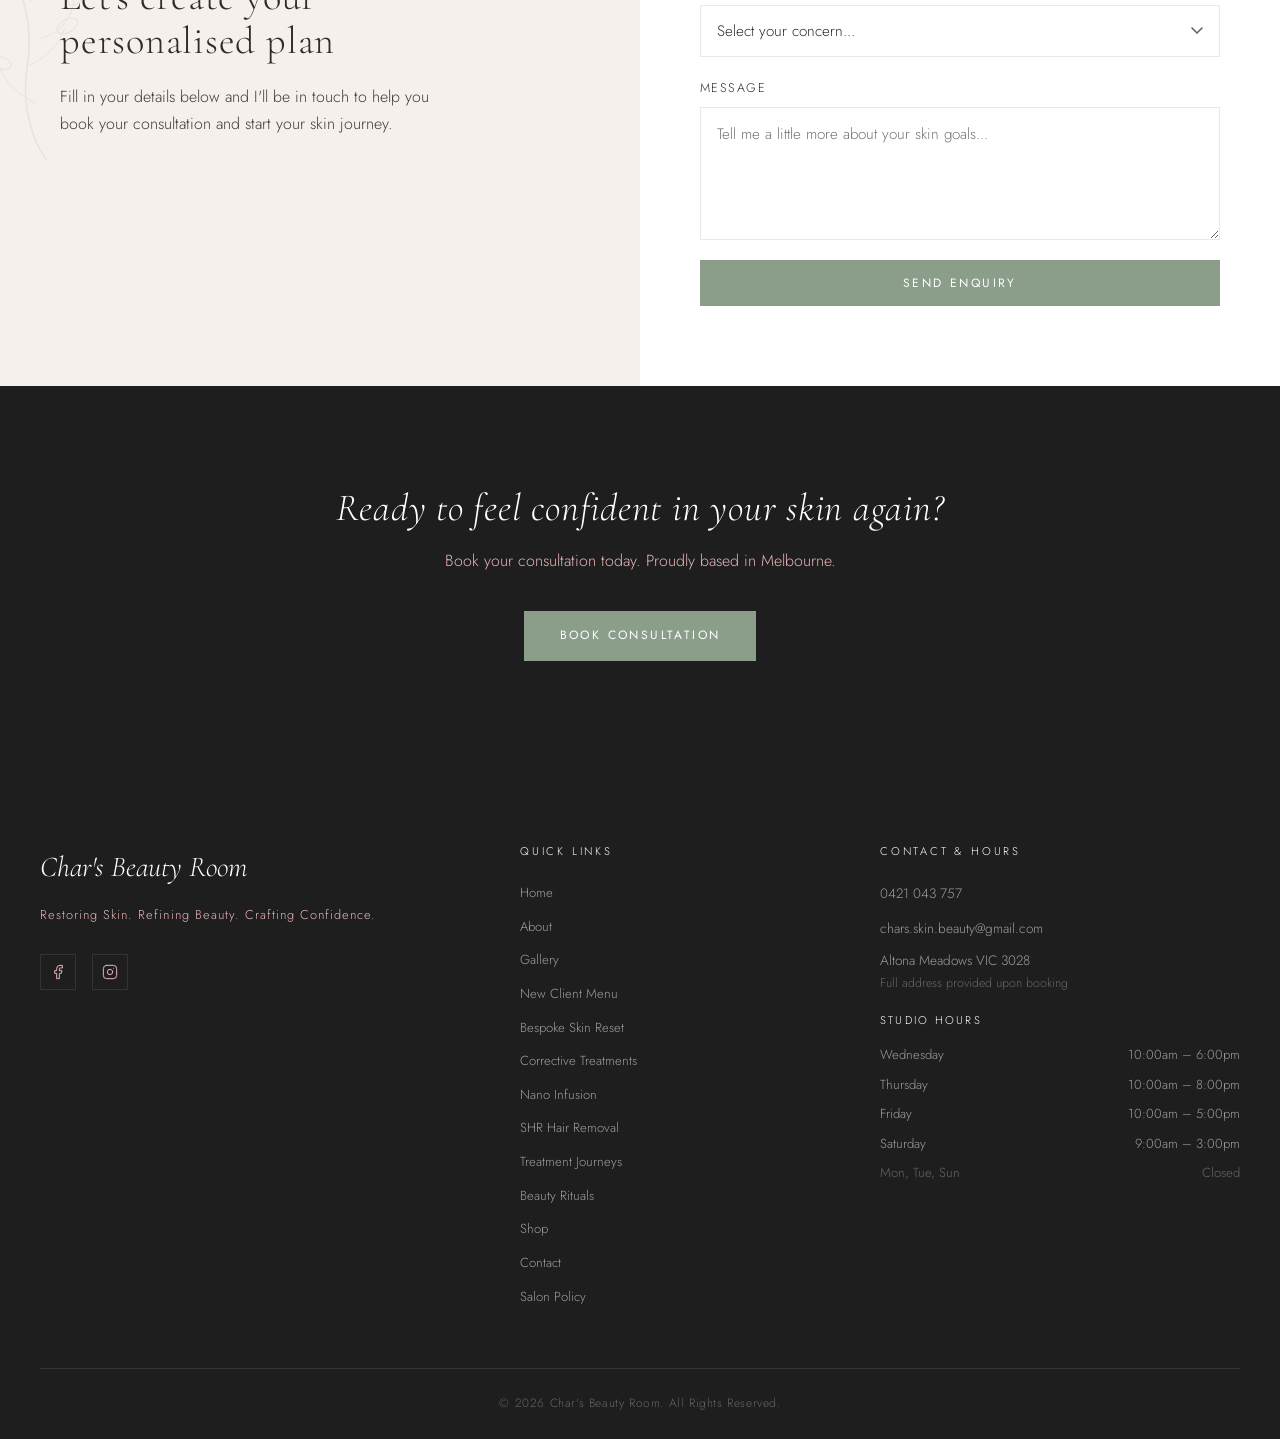
==== commit a31183e5: "web" ====
--- a/index.html
+++ b/index.html
@@ -14,10 +14,11 @@
   <!-- NAVIGATION -->
   <nav class="site-nav" role="navigation" aria-label="Main navigation">
     <div class="nav-inner">
-      <a href="index.html" class="nav-logo"><img src="images/LOGO.webp" alt="Char's Beauty Room" class="nav-logo-img"></a>
+      <a href="index.html" class="nav-logo"><img src="images/LOGO.webp" alt="Char's Beauty Room" class="nav-logo-img"><span class="nav-logo-accent" aria-hidden="true"></span></a>
       <ul class="nav-links" role="list">
         <li><a href="index.html">Home</a></li>
         <li><a href="about.html">About</a></li>
+        <li><a href="gallery.html">Gallery</a></li>
         <li><a href="new-client-menu.html">New Client</a></li>
         <li><a href="bespoke-skin-reset.html">Bespoke Reset</a></li>
         <li><a href="corrective-treatments.html">Corrective</a></li>
@@ -38,6 +39,7 @@
     <div class="nav-mobile" id="mobileNav" role="navigation" aria-label="Mobile navigation">
       <a href="index.html">Home</a>
       <a href="about.html">About</a>
+      <a href="gallery.html">Gallery</a>
       <a href="new-client-menu.html">New Client</a>
       <a href="bespoke-skin-reset.html">Bespoke Reset</a>
       <a href="corrective-treatments.html">Corrective</a>
@@ -305,6 +307,16 @@
     </div>
   </section>
 
+  <!-- NOT SURE WHERE TO START — dark banner -->
+  <section class="hp-not-sure-banner">
+    <div class="section-inner">
+      <span class="eyebrow reveal">Not Sure Where to Begin?</span>
+      <h2 class="reveal">Not Sure Where to Start?</h2>
+      <p class="reveal">Every great skin journey starts with a conversation. Let Char guide you to the right treatment for your skin.</p>
+      <a href="new-client-menu.html" class="btn-outlined-white reveal">Start Here — New Client Menu</a>
+    </div>
+  </section>
+
   <!-- TESTIMONIALS -->
   <section class="section section-white hp-testimonials-section">
     <div class="section-inner">
@@ -330,6 +342,43 @@
           <p class="hp-testi-quote">"The best decision I've made for my skin. Professional, honest and truly passionate about what she does."</p>
           <hr class="hp-testi-divider">
           <span class="hp-testi-name">Sarah M.</span>
+        </div>
+      </div>
+    </div>
+  </section>
+
+  <!-- WHY CHOOSE CHAR'S BEAUTY ROOM -->
+  <section class="hp-why-section">
+    <div class="section-inner hp-why-section-inner">
+      <div class="section-header centered reveal">
+        <span class="eyebrow">The Char's Difference</span>
+        <h2>Why Choose Char's Beauty Room?</h2>
+      </div>
+      <div class="hp-why-pillars">
+        <div class="hp-why-pillar reveal">
+          <span class="hp-why-num">01</span>
+          <h3>Boutique &amp; One-on-One</h3>
+          <p>Every appointment is just you and Char. No rushed bookings, no junior staff — your skin gets undivided attention.</p>
+        </div>
+        <div class="hp-why-pillar reveal">
+          <span class="hp-why-num">02</span>
+          <h3>20+ Years Experience</h3>
+          <p>Charmayne holds advanced qualifications in skin diagnosis, laser safety, and SHR — and never stops learning.</p>
+        </div>
+        <div class="hp-why-pillar reveal">
+          <span class="hp-why-num">03</span>
+          <h3>Barrier-First Philosophy</h3>
+          <p>We support your skin's natural integrity first, delivering real, progressive results without compromising your barrier.</p>
+        </div>
+        <div class="hp-why-pillar reveal">
+          <span class="hp-why-num">04</span>
+          <h3>Personalised Every Time</h3>
+          <p>Treatments are customised in real time based on how your skin is responding — not just based on your booking type.</p>
+        </div>
+        <div class="hp-why-pillar reveal">
+          <span class="hp-why-num">05</span>
+          <h3>Honest Results</h3>
+          <p>No upselling, no gimmicks. Just straight-talking advice and treatments that genuinely move the needle for your skin.</p>
         </div>
       </div>
     </div>
@@ -426,6 +475,7 @@
         <nav class="footer-links" aria-label="Footer navigation">
           <a href="index.html">Home</a>
           <a href="about.html">About</a>
+          <a href="gallery.html">Gallery</a>
           <a href="new-client-menu.html">New Client Menu</a>
           <a href="bespoke-skin-reset.html">Bespoke Skin Reset</a>
           <a href="corrective-treatments.html">Corrective Treatments</a>
@@ -458,7 +508,7 @@
       </div>
     </div>
     <div class="footer-bottom">
-      <p>&copy; 2025 Char's Beauty Room. All Rights Reserved.</p>
+      <p>&copy; 2026 Char's Beauty Room. All Rights Reserved.</p>
     </div>
   </footer>
 
@@ -472,6 +522,23 @@
     </a>
   </div>
 
+  <!-- STICKY MOBILE BOOK NOW -->
+  <a href="https://charsbeautyroom.square.site/s/appointments" target="_blank" rel="noopener" class="sticky-book-btn" aria-label="Book Now">Book Now</a>
+
+  <!-- HOMEPAGE POPUP MODAL -->
+  <div class="hp-popup-overlay" id="hp-popup-overlay" role="dialog" aria-modal="true" aria-labelledby="popup-heading">
+    <div class="hp-popup">
+      <button class="hp-popup-close" aria-label="Close">&times;</button>
+      <span class="hp-popup-eyebrow">Welcome to Char's Beauty Room</span>
+      <h2 id="popup-heading">Not sure where<br>to begin?</h2>
+      <p class="hp-popup-body">Every great skin journey starts with understanding your skin. Let Char guide you to exactly the right treatment for your unique concerns.</p>
+      <div class="hp-popup-divider" aria-hidden="true"></div>
+      <p class="hp-popup-offer">New to Char's Beauty Room? Start with our<br><strong>Welcome Discovery Experience</strong> — designed for first-time clients.</p>
+      <a href="new-client-menu.html" class="hp-popup-cta">See New Client Options</a>
+      <a href="https://charsbeautyroom.square.site/s/appointments" target="_blank" rel="noopener" class="hp-popup-secondary">Book directly →</a>
+    </div>
+  </div>
+
   <script src="js/main.js"></script>
 </body>
 </html>
--- a/css/style.css
+++ b/css/style.css
@@ -3445,3 +3445,418 @@
 @media (max-width: 760px) {
   .shr-pkg-grid { grid-template-columns: 1fr; }
 }
+
+/* ============================================================
+   V6 ADDITIONS
+   ============================================================ */
+
+/* --- Sticky mobile Book Now button --- */
+.sticky-book-btn {
+  display: none;
+}
+@media (max-width: 900px) {
+  .sticky-book-btn {
+    display: flex;
+    align-items: center;
+    justify-content: center;
+    position: fixed;
+    bottom: 0; left: 0; right: 0;
+    height: 54px;
+    background: #8A9E8A;
+    color: #FFFFFF;
+    font-family: 'Jost', sans-serif;
+    font-weight: 400;
+    font-size: 0.8rem;
+    letter-spacing: 0.2em;
+    text-transform: uppercase;
+    text-decoration: none;
+    z-index: 998;
+    box-shadow: 0 -2px 20px rgba(0,0,0,0.12);
+  }
+  body { padding-bottom: 54px; }
+}
+
+/* --- Popup modal --- */
+.hp-popup-overlay {
+  display: none;
+  position: fixed;
+  inset: 0;
+  background: rgba(0,0,0,0.5);
+  z-index: 9000;
+  align-items: center;
+  justify-content: center;
+  padding: 20px;
+}
+.hp-popup-overlay.active { display: flex; }
+.hp-popup {
+  background: #FFFFFF;
+  max-width: 480px;
+  width: 100%;
+  padding: 48px;
+  position: relative;
+  box-shadow: 0 20px 60px rgba(0,0,0,0.15);
+}
+.hp-popup-close {
+  position: absolute;
+  top: 16px; right: 20px;
+  background: none;
+  border: none;
+  font-size: 1.4rem;
+  color: #9E9E9E;
+  cursor: pointer;
+  line-height: 1;
+  padding: 4px 8px;
+  transition: color 0.2s;
+}
+.hp-popup-close:hover { color: #2C2C2C; }
+.hp-popup-eyebrow {
+  font-family: 'Jost', sans-serif;
+  font-weight: 400;
+  font-size: 0.7rem;
+  letter-spacing: 0.2em;
+  text-transform: uppercase;
+  color: #8A9E8A;
+  display: block;
+  margin-bottom: 14px;
+}
+.hp-popup h2 {
+  font-family: 'Cormorant Garamond', serif;
+  font-weight: 400;
+  font-style: italic;
+  font-size: 1.7rem;
+  color: #2C2C2C;
+  line-height: 1.3;
+  margin: 0 0 14px;
+}
+.hp-popup-body {
+  font-family: 'Jost', sans-serif;
+  font-weight: 300;
+  font-size: 0.92rem;
+  color: #3D3D3D;
+  line-height: 1.7;
+  margin: 0 0 20px;
+}
+.hp-popup-divider {
+  width: 40px;
+  height: 1px;
+  background: #C9A227;
+  margin: 0 auto 20px;
+}
+.hp-popup-offer {
+  font-family: 'Jost', sans-serif;
+  font-weight: 300;
+  font-size: 0.88rem;
+  color: #3D3D3D;
+  line-height: 1.7;
+  text-align: center;
+  margin-bottom: 24px;
+}
+.hp-popup-cta {
+  display: block;
+  width: 100%;
+  background: #8A9E8A;
+  color: #FFFFFF;
+  font-family: 'Jost', sans-serif;
+  font-weight: 400;
+  font-size: 0.8rem;
+  letter-spacing: 0.15em;
+  text-transform: uppercase;
+  text-align: center;
+  padding: 16px;
+  text-decoration: none;
+  border: none;
+  margin-bottom: 14px;
+  transition: background 0.2s;
+}
+.hp-popup-cta:hover { background: #6B826B; }
+.hp-popup-secondary {
+  display: block;
+  text-align: center;
+  font-family: 'Jost', sans-serif;
+  font-weight: 300;
+  font-size: 0.8rem;
+  color: #8A9E8A;
+  text-decoration: none;
+  transition: color 0.2s;
+}
+.hp-popup-secondary:hover { color: #6B826B; }
+@media (max-width: 560px) {
+  .hp-popup { padding: 32px 24px; }
+  .hp-popup h2 { font-size: 1.4rem; }
+}
+
+/* --- "Not Sure" dark banner --- */
+.hp-not-sure-banner {
+  background: #2C2C2C;
+  padding: 72px 20px;
+  text-align: center;
+}
+.hp-not-sure-banner .eyebrow { color: #8A9E8A; display: block; margin-bottom: 12px; }
+.hp-not-sure-banner h2 {
+  font-family: 'Cormorant Garamond', serif;
+  font-weight: 400;
+  font-style: italic;
+  font-size: 2.2rem;
+  color: #FFFFFF;
+  margin: 0 0 16px;
+}
+.hp-not-sure-banner p {
+  font-family: 'Jost', sans-serif;
+  font-weight: 300;
+  font-size: 0.95rem;
+  color: #E8B4B8;
+  margin: 0 0 32px;
+}
+.hp-not-sure-banner .btn-outlined-white {
+  display: inline-block;
+  font-family: 'Jost', sans-serif;
+  font-weight: 400;
+  font-size: 0.78rem;
+  letter-spacing: 0.15em;
+  text-transform: uppercase;
+  color: #FFFFFF;
+  border: 1px solid #FFFFFF;
+  padding: 14px 32px;
+  text-decoration: none;
+  transition: background 0.25s, color 0.25s;
+}
+.hp-not-sure-banner .btn-outlined-white:hover {
+  background: #FFFFFF;
+  color: #2C2C2C;
+}
+
+/* --- Why Choose Us section --- */
+.hp-why-section {
+  background: #F5F0EB;
+  padding: 88px 20px;
+}
+.hp-why-section .section-inner { max-width: 1200px; margin: 0 auto; }
+.hp-why-pillars {
+  display: grid;
+  grid-template-columns: repeat(5, 1fr);
+  gap: 32px;
+  margin-top: 48px;
+}
+.hp-why-pillar {
+  display: flex;
+  flex-direction: column;
+  gap: 10px;
+}
+.hp-why-num {
+  font-family: 'Cormorant Garamond', serif;
+  font-weight: 300;
+  font-style: italic;
+  font-size: 2.2rem;
+  color: #D4B86A;
+  line-height: 1;
+}
+.hp-why-pillar h3 {
+  font-family: 'Jost', sans-serif;
+  font-weight: 400;
+  font-size: 0.85rem;
+  letter-spacing: 0.05em;
+  color: #2C2C2C;
+  margin: 0;
+  text-transform: uppercase;
+}
+.hp-why-pillar p {
+  font-family: 'Jost', sans-serif;
+  font-weight: 300;
+  font-size: 0.88rem;
+  color: #3D3D3D;
+  line-height: 1.7;
+  margin: 0;
+}
+@media (max-width: 1020px) {
+  .hp-why-pillars { grid-template-columns: repeat(2, 1fr); }
+}
+@media (max-width: 560px) {
+  .hp-why-pillars { grid-template-columns: 1fr; }
+}
+
+/* --- Expand button outlined style (v6 update) --- */
+.hp-expand-btn {
+  display: inline-block;
+  font-family: 'Jost', sans-serif;
+  font-weight: 300;
+  font-size: 0.8rem;
+  letter-spacing: 0.15em;
+  text-transform: uppercase;
+  color: #2C2C2C;
+  background: none;
+  border: 1px solid #2C2C2C;
+  padding: 10px 22px;
+  margin-top: 18px;
+  cursor: pointer;
+  transition: background 0.2s, color 0.2s;
+}
+.hp-expand-btn:hover { background: #2C2C2C; color: #FFFFFF; }
+
+/* --- Nav logo decorative gold accent line --- */
+.nav-logo-accent {
+  display: block;
+  width: 40px;
+  height: 1px;
+  background: #C9A227;
+  margin: 3px auto 0;
+}
+
+/* --- CTA note (corrective treatments) --- */
+.cta-new-client-note {
+  display: block;
+  margin-top: 16px;
+  font-family: 'Jost', sans-serif;
+  font-weight: 300;
+  font-size: 0.85rem;
+  color: #E8B4B8;
+  text-decoration: none;
+}
+.cta-new-client-note:hover { color: #FFFFFF; }
+
+/* --- Gallery page --- */
+.gallery-hero {
+  background: #F5F0EB;
+  padding: 100px 20px 72px;
+  text-align: center;
+}
+.gallery-hero h1 {
+  font-family: 'Cormorant Garamond', serif;
+  font-weight: 400;
+  font-style: italic;
+  font-size: 3rem;
+  color: #2C2C2C;
+  margin: 12px 0 16px;
+}
+.gallery-hero p {
+  font-family: 'Jost', sans-serif;
+  font-weight: 300;
+  font-size: 0.97rem;
+  color: #3D3D3D;
+  max-width: 520px;
+  margin: 0 auto;
+  line-height: 1.8;
+}
+.gallery-section { padding: 64px 20px; }
+.gallery-section:nth-child(odd) { background: #FFFFFF; }
+.gallery-section:nth-child(even) { background: #F5F0EB; }
+.gallery-section-inner { max-width: 1100px; margin: 0 auto; }
+.gallery-section-header { margin-bottom: 36px; }
+.gallery-section-header h2 {
+  font-family: 'Cormorant Garamond', serif;
+  font-weight: 400;
+  font-size: 1.9rem;
+  color: #2C2C2C;
+  margin: 8px 0 0;
+}
+.gallery-grid {
+  display: grid;
+  grid-template-columns: repeat(2, 1fr);
+  gap: 20px;
+}
+.gallery-card {
+  background: #FFFFFF;
+  border: 1px solid #EDE8E3;
+  overflow: hidden;
+}
+.gallery-card-imgs {
+  display: grid;
+  grid-template-columns: 1fr 1fr;
+  gap: 2px;
+}
+.gallery-card-imgs.single { grid-template-columns: 1fr; }
+.gallery-img-wrap {
+  position: relative;
+  aspect-ratio: 4/3;
+  overflow: hidden;
+  background: #EDE8E3;
+}
+.gallery-img-wrap img {
+  width: 100%;
+  height: 100%;
+  object-fit: cover;
+  display: block;
+}
+.gallery-img-label {
+  position: absolute;
+  top: 8px;
+  left: 8px;
+  background: rgba(44,44,44,0.75);
+  color: #FFFFFF;
+  font-family: 'Jost', sans-serif;
+  font-size: 0.65rem;
+  font-weight: 400;
+  letter-spacing: 0.12em;
+  text-transform: uppercase;
+  padding: 3px 9px;
+}
+.gallery-card-body {
+  padding: 16px 20px 20px;
+  display: flex;
+  align-items: center;
+  justify-content: space-between;
+}
+.gallery-card-concern {
+  font-family: 'Jost', sans-serif;
+  font-weight: 300;
+  font-size: 0.88rem;
+  color: #2C2C2C;
+}
+.gallery-card-link {
+  font-family: 'Jost', sans-serif;
+  font-weight: 300;
+  font-size: 0.8rem;
+  color: #8A9E8A;
+  text-decoration: none;
+  white-space: nowrap;
+  transition: color 0.2s;
+}
+.gallery-card-link:hover { color: #6B826B; }
+@media (max-width: 700px) {
+  .gallery-grid { grid-template-columns: 1fr; }
+  .gallery-hero h1 { font-size: 2.2rem; }
+}
+
+/* --- Beauty rituals coming soon section --- */
+.coming-soon-section {
+  text-align: center;
+  max-width: 680px;
+  margin: 0 auto;
+  padding: 0 20px;
+}
+.coming-soon-list {
+  list-style: none;
+  padding: 0;
+  margin: 28px 0;
+}
+.coming-soon-list li {
+  font-family: 'Jost', sans-serif;
+  font-weight: 300;
+  font-size: 0.95rem;
+  color: #3D3D3D;
+  padding: 14px 0;
+  border-bottom: 1px solid rgba(201,162,39,0.25);
+}
+.coming-soon-list li:first-child { border-top: 1px solid rgba(201,162,39,0.25); }
+.btn-outlined-sage {
+  display: inline-block;
+  font-family: 'Jost', sans-serif;
+  font-weight: 400;
+  font-size: 0.78rem;
+  letter-spacing: 0.15em;
+  text-transform: uppercase;
+  color: #8A9E8A;
+  border: 1px solid #8A9E8A;
+  padding: 14px 32px;
+  text-decoration: none;
+  transition: background 0.2s, color 0.2s;
+}
+.btn-outlined-sage:hover { background: #8A9E8A; color: #FFFFFF; }
+.coming-soon-note {
+  display: block;
+  margin-top: 14px;
+  font-family: 'Jost', sans-serif;
+  font-weight: 300;
+  font-style: italic;
+  font-size: 0.82rem;
+  color: #9E9E9E;
+}
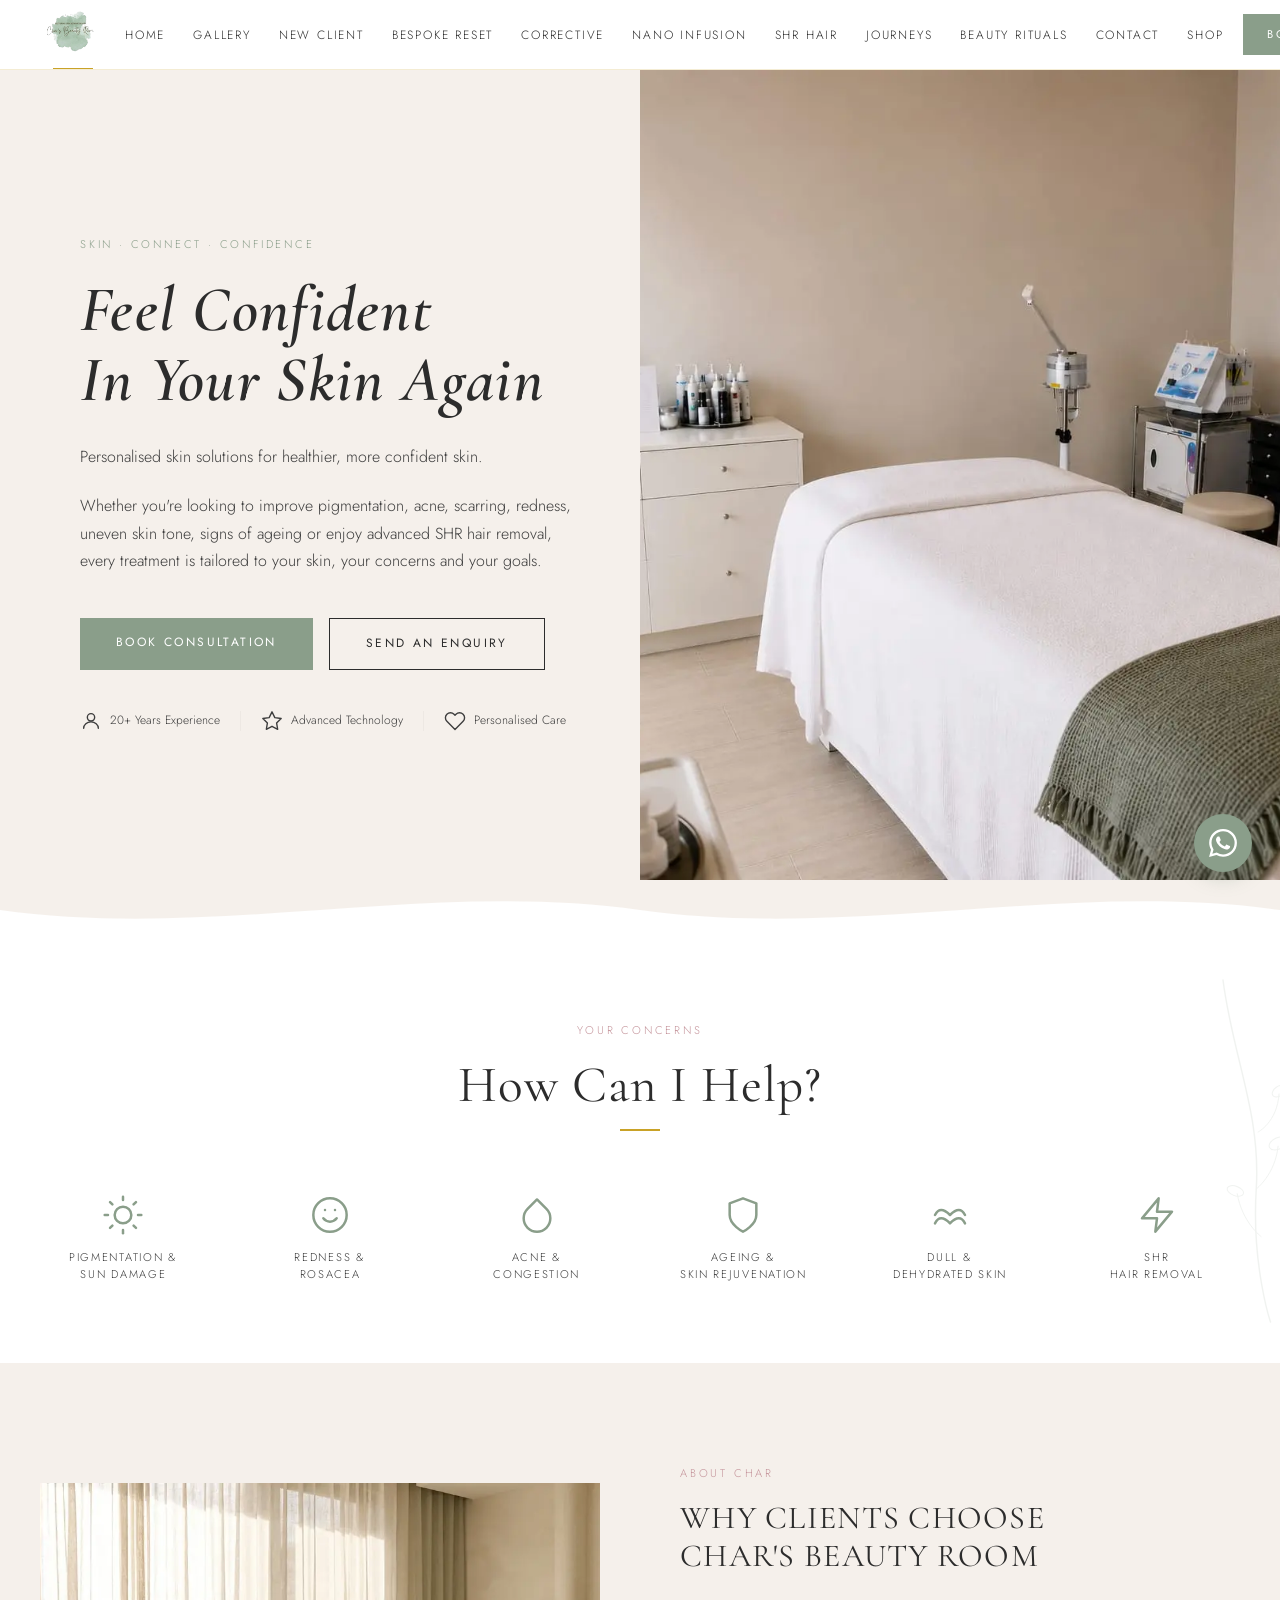
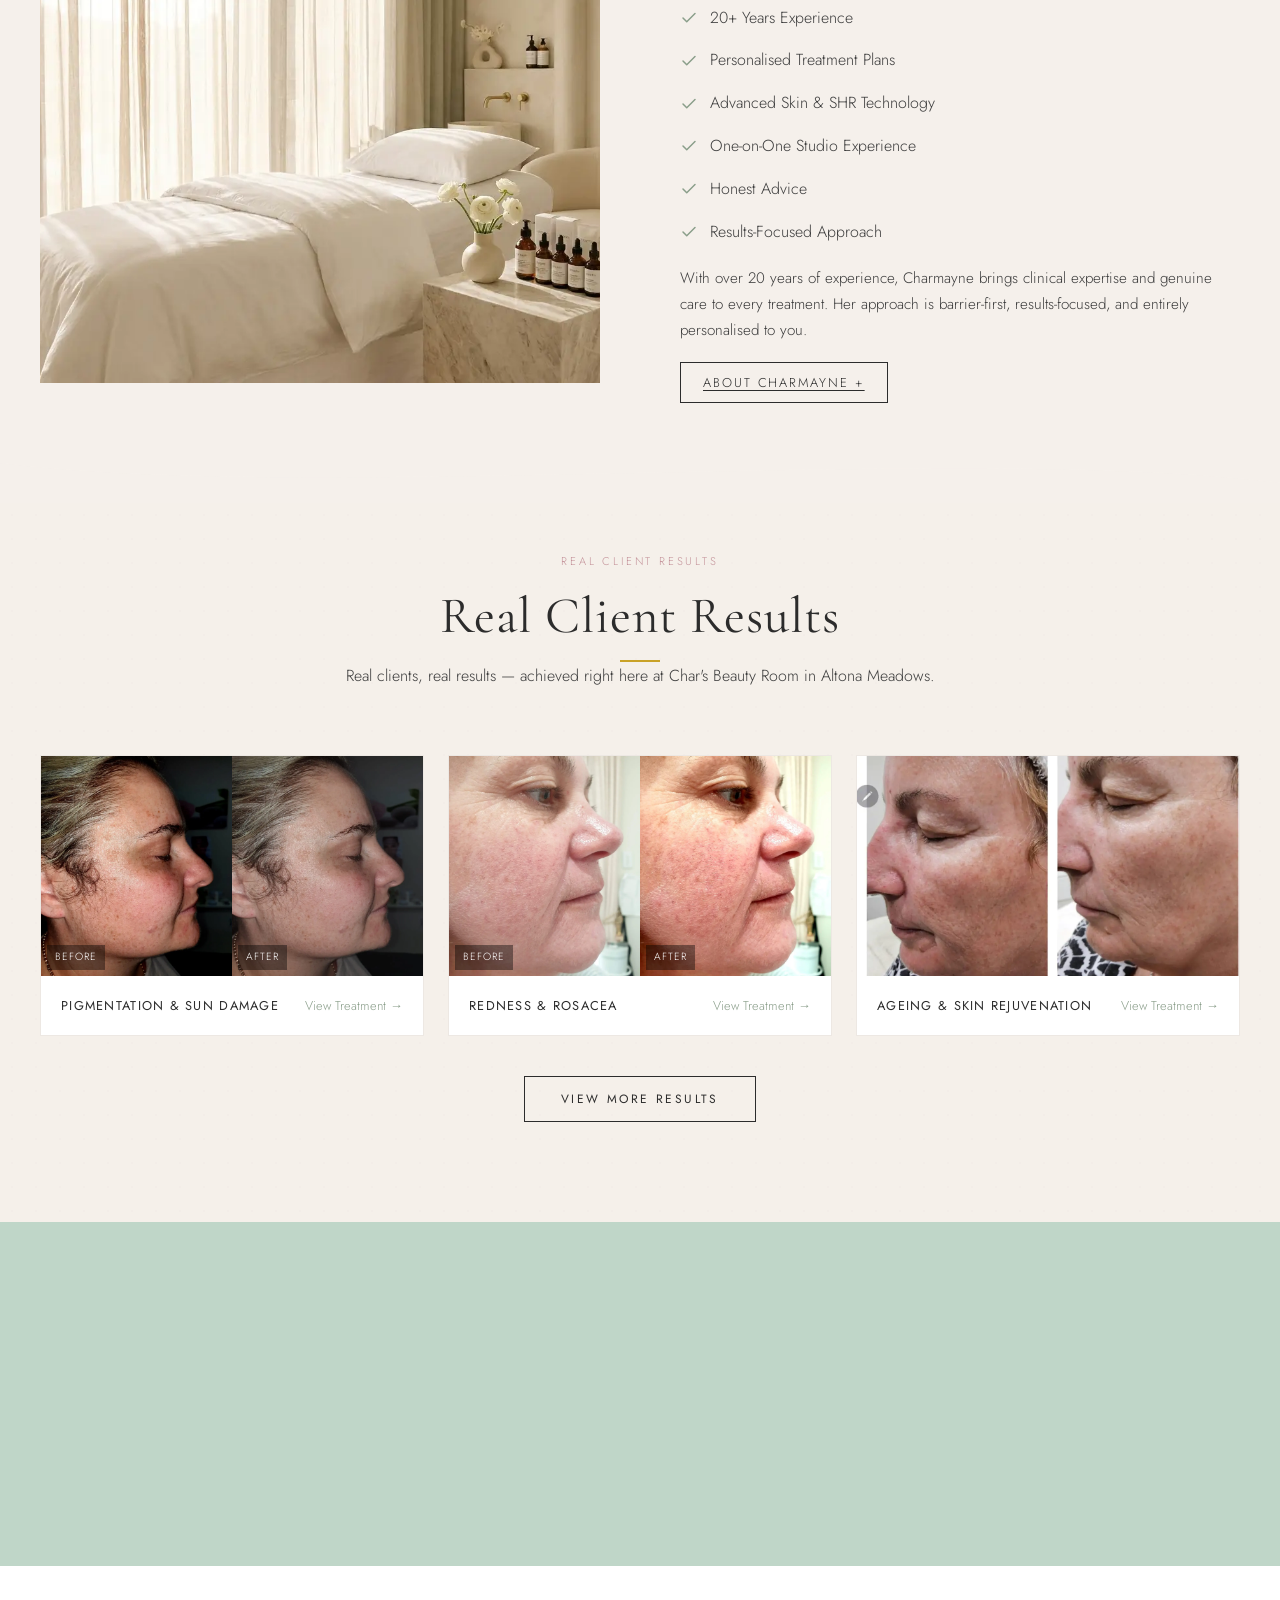
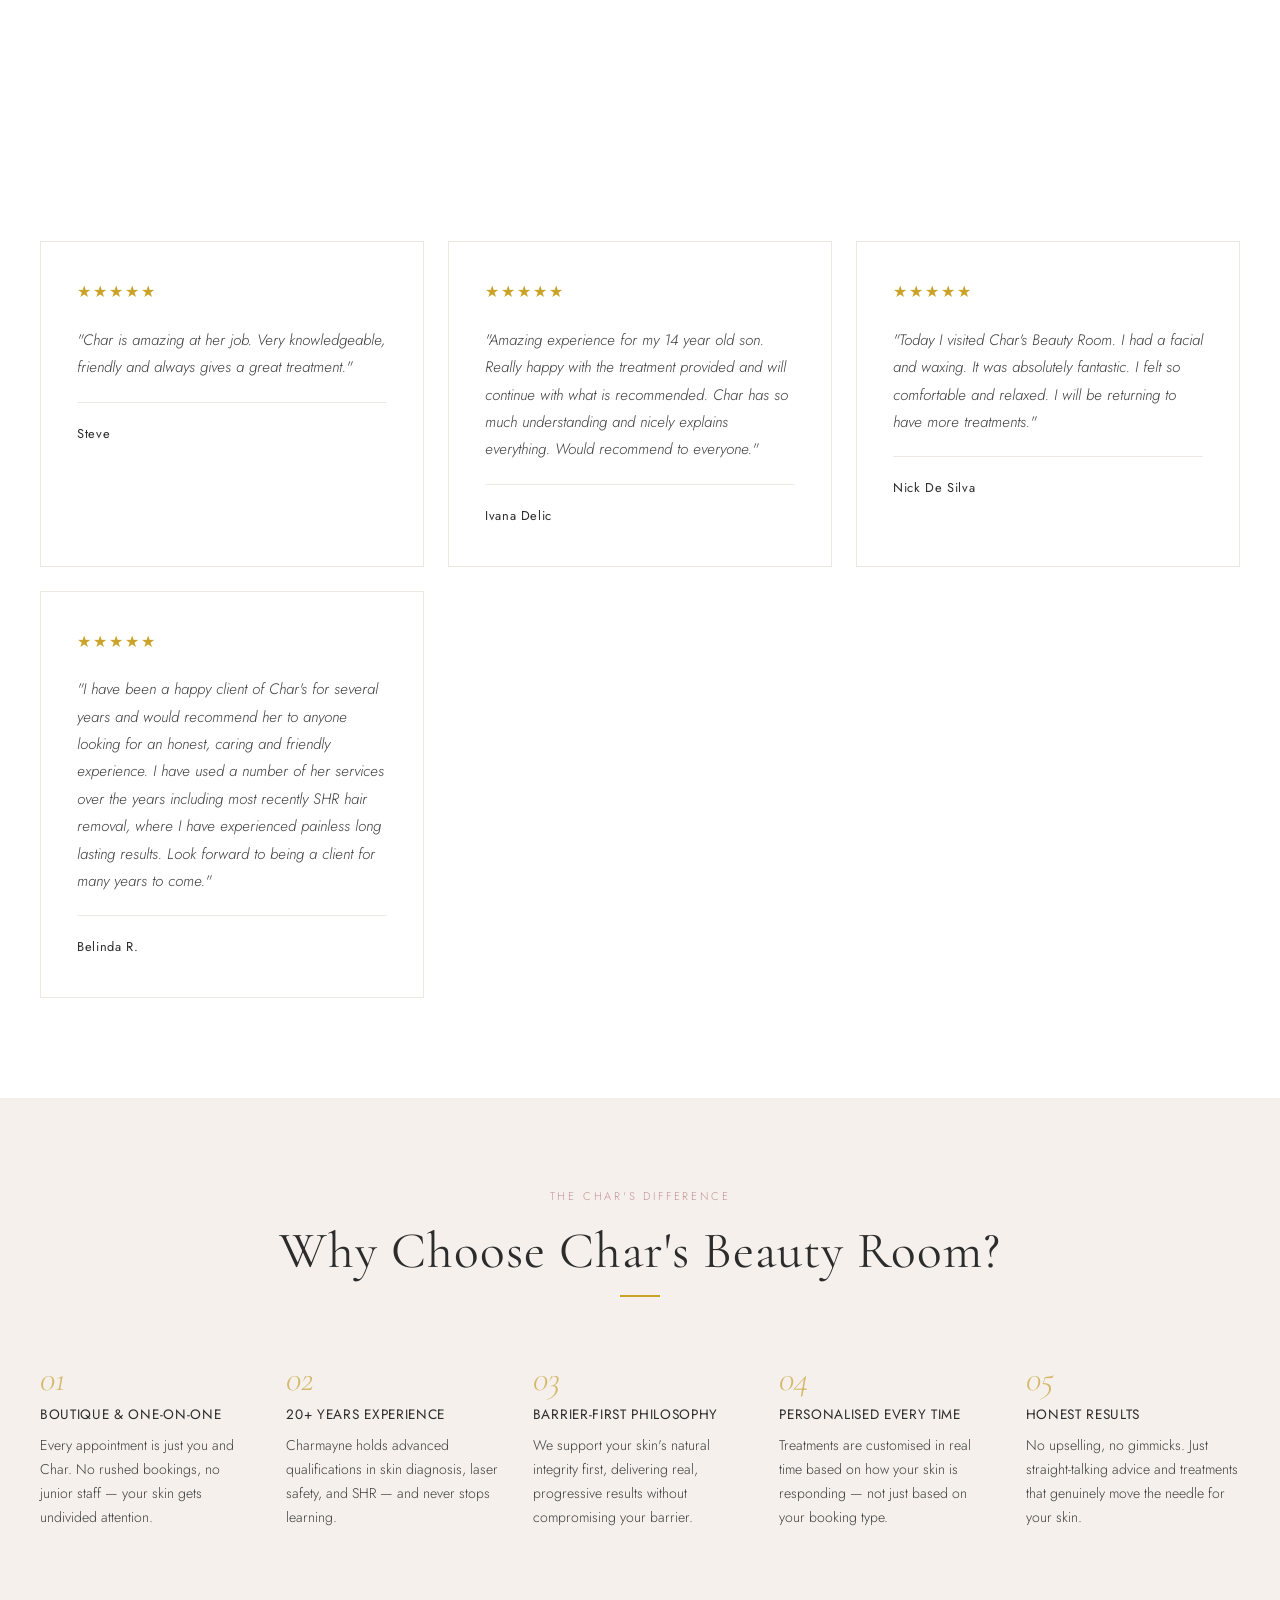
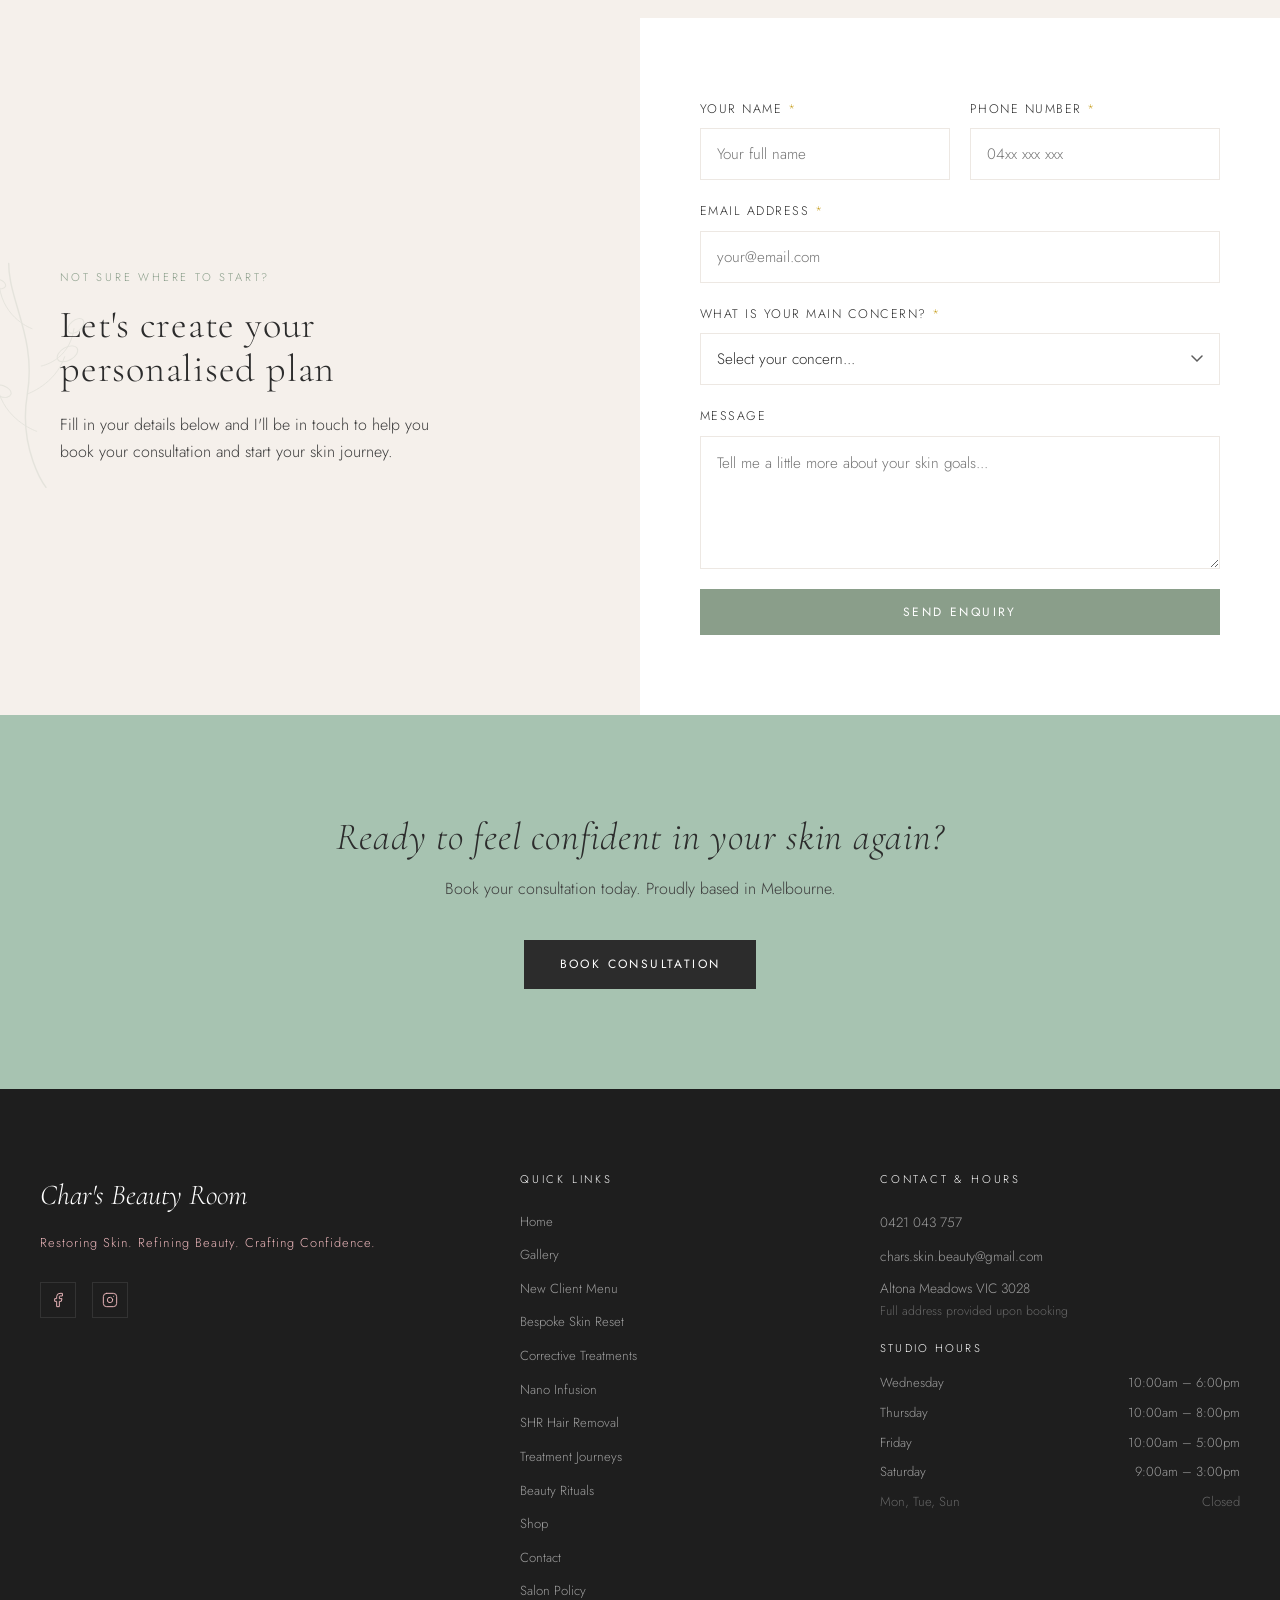
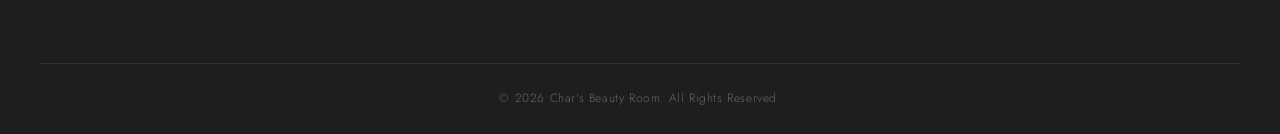
==== commit f83c35c8: "wewe" ====
--- a/index.html
+++ b/index.html
@@ -17,7 +17,6 @@
       <a href="index.html" class="nav-logo"><img src="images/LOGO.webp" alt="Char's Beauty Room" class="nav-logo-img"><span class="nav-logo-accent" aria-hidden="true"></span></a>
       <ul class="nav-links" role="list">
         <li><a href="index.html">Home</a></li>
-        <li><a href="about.html">About</a></li>
         <li><a href="gallery.html">Gallery</a></li>
         <li><a href="new-client-menu.html">New Client</a></li>
         <li><a href="bespoke-skin-reset.html">Bespoke Reset</a></li>
@@ -38,7 +37,6 @@
     </div>
     <div class="nav-mobile" id="mobileNav" role="navigation" aria-label="Mobile navigation">
       <a href="index.html">Home</a>
-      <a href="about.html">About</a>
       <a href="gallery.html">Gallery</a>
       <a href="new-client-menu.html">New Client</a>
       <a href="bespoke-skin-reset.html">Bespoke Reset</a>
@@ -59,9 +57,8 @@
     <div class="hp-hero-left">
       <span class="hp-hero-eyebrow">Skin &middot; Connect &middot; Confidence</span>
       <h1 class="hp-hero-h1">Feel Confident<br>In Your Skin Again</h1>
-      <p class="hp-hero-sub">Struggling with pigmentation, sun damage, redness, rosacea, acne, ageing concerns or unwanted hair?</p>
-      <p class="hp-hero-sub-italic">You don't need to know what treatment to book.</p>
-      <p class="hp-hero-sub">I'll assess your concerns and create a personalised treatment plan designed specifically for you.</p>
+      <p class="hp-hero-sub">Personalised skin solutions for healthier, more confident skin.</p>
+      <p class="hp-hero-sub" style="margin-top:10px;">Whether you're looking to improve pigmentation, acne, scarring, redness, uneven skin tone, signs of ageing or enjoy advanced SHR hair removal, every treatment is tailored to your skin, your concerns and your goals.</p>
       <div class="hp-hero-btns">
         <a href="https://charsbeautyroom.square.site/s/appointments" target="_blank" rel="noopener" class="btn-hp-sage">Book Consultation</a>
         <a href="#contact-form" class="btn-hp-outline">Send an Enquiry</a>
@@ -86,7 +83,7 @@
     <div class="hp-hero-right">
       <!-- TODO: Replace with images/homepage-hero-new.webp when provided -->
       <div class="hp-hero-placeholder" style="background:#EDE8E3;width:100%;height:100%;display:flex;align-items:center;justify-content:center;min-height:500px;">
-        <img src="images/homepage-hero-new.webp" alt="Elegant skincare flat lay" loading="eager" class="hp-hero-img" onerror="this.style.display='none';this.parentNode.querySelector('.hp-placeholder-text').style.display='block'">
+        <img src="images/bed image.webp" alt="Elegant skincare flat lay" loading="eager" class="hp-hero-img" onerror="this.style.display='none';this.parentNode.querySelector('.hp-placeholder-text').style.display='block'">
         <span class="hp-placeholder-text" style="display:none;font-family:'Cormorant Garamond',serif;font-style:italic;color:#9E9E9E;font-size:1.2rem;">Image coming soon</span>
       </div>
     </div>
@@ -184,9 +181,12 @@
           <p class="hp-about-teaser">With over 20 years of experience, Charmayne brings clinical expertise and genuine care to every treatment. Her approach is barrier-first, results-focused, and entirely personalised to you.</p>
           <button class="hp-expand-btn" id="about-expand-btn" aria-expanded="false">About Charmayne +</button>
           <div class="hp-expand-content" id="about-expand-content" aria-hidden="true">
-            <p class="hp-expand-text">Holding a Diploma in Beauty Therapy, a nationally accredited Laser Safety certificate, and multiple advanced qualifications in skin diagnosis and SHR Hair Removal, Charmayne stays at the forefront of the industry through ongoing education and advanced training. Guided by a philosophy of quality, integrity and passion, she is committed to delivering real, lasting results — not just surface-level treatments.</p>
-          </div>
-          <a href="about.html" class="hp-about-link">Read full story &rarr;</a>
+            <p class="hp-expand-text">I'm Charmayne — the founder, therapist, and the person you will see at every single appointment. With over 20 years in the skin and beauty industry, I have spent my career learning what skin actually needs — not what sells, not what looks good on a menu, but what delivers real, lasting results for real people.</p>
+            <p class="hp-expand-text">I built Char's Beauty Room because I believe you deserve better than a generic facial from someone who has never seen your skin before. Every client who walks through my door receives my complete attention, my honest professional opinion, and a treatment plan built specifically around them.</p>
+            <p class="hp-expand-text">Holding a Diploma in Beauty Therapy, a nationally accredited Laser Safety certificate, and multiple advanced qualifications in skin diagnosis and SHR Hair Removal, I stay ahead of the latest skin technologies — not to chase trends, but to ensure that what we offer is always at the highest possible standard.</p>
+            <p class="hp-expand-text">At the heart of everything we do is a belief that skin health is cumulative. One treatment can change how your skin looks today. A treatment journey changes how your skin behaves for years. We are here for the long game — and we will be honest with you about what that looks like.</p>
+            <p class="hp-expand-text" style="font-style:italic;color:#8A9E8A;">Char's Beauty Room is one studio. One expert. One person who genuinely cares about your skin.</p>
+          </div>
         </div>
       </div>
     </div>
@@ -327,21 +327,27 @@
       <div class="hp-testimonials-grid">
         <div class="hp-testi-card reveal">
           <div class="hp-testi-stars" aria-label="5 stars">&#9733;&#9733;&#9733;&#9733;&#9733;</div>
-          <p class="hp-testi-quote">"Char is so knowledgeable and caring. My pigmentation has improved so much and my skin has never looked better!"</p>
+          <p class="hp-testi-quote">"Char is amazing at her job. Very knowledgeable, friendly and always gives a great treatment."</p>
           <hr class="hp-testi-divider">
-          <span class="hp-testi-name">Emma R.</span>
+          <span class="hp-testi-name">Steve</span>
         </div>
         <div class="hp-testi-card reveal">
           <div class="hp-testi-stars" aria-label="5 stars">&#9733;&#9733;&#9733;&#9733;&#9733;</div>
-          <p class="hp-testi-quote">"I was nervous about starting treatments, but Char made me feel so comfortable. The results speak for themselves!"</p>
+          <p class="hp-testi-quote">"Amazing experience for my 14 year old son. Really happy with the treatment provided and will continue with what is recommended. Char has so much understanding and nicely explains everything. Would recommend to everyone."</p>
           <hr class="hp-testi-divider">
-          <span class="hp-testi-name">Jessica T.</span>
+          <span class="hp-testi-name">Ivana Delic</span>
         </div>
         <div class="hp-testi-card reveal">
           <div class="hp-testi-stars" aria-label="5 stars">&#9733;&#9733;&#9733;&#9733;&#9733;</div>
-          <p class="hp-testi-quote">"The best decision I've made for my skin. Professional, honest and truly passionate about what she does."</p>
+          <p class="hp-testi-quote">"Today I visited Char's Beauty Room. I had a facial and waxing. It was absolutely fantastic. I felt so comfortable and relaxed. I will be returning to have more treatments."</p>
           <hr class="hp-testi-divider">
-          <span class="hp-testi-name">Sarah M.</span>
+          <span class="hp-testi-name">Nick De Silva</span>
+        </div>
+        <div class="hp-testi-card reveal">
+          <div class="hp-testi-stars" aria-label="5 stars">&#9733;&#9733;&#9733;&#9733;&#9733;</div>
+          <p class="hp-testi-quote">"I have been a happy client of Char's for several years and would recommend her to anyone looking for an honest, caring and friendly experience. I have used a number of her services over the years including most recently SHR hair removal, where I have experienced painless long lasting results. Look forward to being a client for many years to come."</p>
+          <hr class="hp-testi-divider">
+          <span class="hp-testi-name">Belinda R.</span>
         </div>
       </div>
     </div>
@@ -474,7 +480,6 @@
         <h4>Quick Links</h4>
         <nav class="footer-links" aria-label="Footer navigation">
           <a href="index.html">Home</a>
-          <a href="about.html">About</a>
           <a href="gallery.html">Gallery</a>
           <a href="new-client-menu.html">New Client Menu</a>
           <a href="bespoke-skin-reset.html">Bespoke Skin Reset</a>
@@ -530,12 +535,15 @@
     <div class="hp-popup">
       <button class="hp-popup-close" aria-label="Close">&times;</button>
       <span class="hp-popup-eyebrow">Welcome to Char's Beauty Room</span>
-      <h2 id="popup-heading">Not sure where<br>to begin?</h2>
-      <p class="hp-popup-body">Every great skin journey starts with understanding your skin. Let Char guide you to exactly the right treatment for your unique concerns.</p>
+      <h2 id="popup-heading">Not sure where to begin?</h2>
+      <p class="hp-popup-body">More than one skin concern?<br>Start with the <strong>Welcome Discovery Experience</strong> — a personalised plan, made for you.</p>
       <div class="hp-popup-divider" aria-hidden="true"></div>
-      <p class="hp-popup-offer">New to Char's Beauty Room? Start with our<br><strong>Welcome Discovery Experience</strong> — designed for first-time clients.</p>
-      <a href="new-client-menu.html" class="hp-popup-cta">See New Client Options</a>
-      <a href="https://charsbeautyroom.square.site/s/appointments" target="_blank" rel="noopener" class="hp-popup-secondary">Book directly →</a>
+      <ul class="hp-popup-benefits">
+        <li>✦ Complimentary Under-Eye Mask, first visit</li>
+        <li>✦ Complimentary LED Upgrade, next visit</li>
+      </ul>
+      <a href="https://charsbeautyroom.square.site/s/appointments" target="_blank" rel="noopener" class="hp-popup-cta">Book Now</a>
+      <a href="new-client-menu.html" class="hp-popup-secondary">Learn more →</a>
     </div>
   </div>
 
--- a/css/style.css
+++ b/css/style.css
@@ -80,7 +80,7 @@
 
 .section-dark h2,
 .section-dark h3 {
-  color: #FFFFFF;
+  color: #2C2C2C;
 }
 
 /* ============================================================
@@ -412,15 +412,15 @@
 .hero-overlay {
   position: absolute;
   inset: 0;
-  background: rgba(0,0,0,0.42);
+  background: rgba(30,30,20,0.28);
 }
 
 .hero-overlay-dark {
-  background: rgba(0,0,0,0.45);
+  background: rgba(30,30,20,0.30);
 }
 
 .hero-overlay-light {
-  background: rgba(0,0,0,0.38);
+  background: rgba(30,30,20,0.22);
 }
 
 .hero-content {
@@ -478,8 +478,8 @@
 }
 
 .section-dark {
-  background: #1E1E1E;
-  color: #FFFFFF;
+  background: #A7C3B1;
+  color: #2C2C2C;
 }
 
 .section-white {
@@ -713,7 +713,7 @@
    CTA BANNER
    ============================================================ */
 .cta-banner {
-  background: #1E1E1E;
+  background: #A7C3B1;
   padding: 100px 40px;
   text-align: center;
 }
@@ -721,13 +721,13 @@
 .cta-banner h2 {
   font-style: italic;
   font-weight: 300;
-  color: #FFFFFF;
+  color: #2C2C2C;
   margin-bottom: 20px;
 }
 
 .cta-banner p {
   font-size: 0.95rem;
-  color: #E8B4B8;
+  color: #3D3D3D;
   margin-bottom: 40px;
   letter-spacing: 0.03em;
 }
@@ -2323,7 +2323,7 @@
 .hp-hero-h1 {
   font-family: 'Cormorant Garamond', serif;
   font-style: italic;
-  font-weight: 300;
+  font-weight: 600;
   font-size: clamp(2.5rem, 5vw, 4.5rem);
   color: #2C2C2C;
   line-height: 1.1;
@@ -2470,7 +2470,7 @@
 }
 
 /* ── About ── */
-.hp-about-section { padding: 100px 0; }
+.hp-about-section { padding: 100px 0 40px; }
 .hp-about-grid {
   display: grid;
   grid-template-columns: 1fr 1fr;
@@ -2520,7 +2520,7 @@
 }
 
 /* ── Results ── */
-.hp-results-section { padding: 100px 0; }
+.hp-results-section { padding: 48px 0 100px; }
 .hp-results-grid {
   display: grid;
   grid-template-columns: repeat(3, 1fr);
@@ -2766,21 +2766,21 @@
 
 /* ── Dark CTA ── */
 .hp-cta-dark {
-  background: #1E1E1E;
+  background: #A7C3B1;
   padding: 100px 0;
 }
 .hp-cta-h2 {
   font-family: 'Cormorant Garamond', serif;
   font-weight: 300;
   font-size: clamp(1.8rem, 3vw, 2.8rem);
-  color: #FFFFFF;
+  color: #2C2C2C;
   margin: 0 0 16px;
 }
 .hp-cta-sub {
   font-family: 'Jost', sans-serif;
   font-weight: 300;
   font-size: 1rem;
-  color: #E8B4B8;
+  color: #3D3D3D;
   margin: 0 0 36px;
 }
 
@@ -2791,10 +2791,10 @@
 }
 
 @media (max-width: 860px) {
-  .hp-hero { flex-direction: column-reverse; min-height: auto; }
-  .hp-hero-left { padding: 60px 32px 48px; }
-  .hp-hero-right { min-height: 380px; flex: none; }
-  .hp-hero-img { position: relative; width: 100%; height: 380px; object-position: center 20%; }
+  .hp-hero { flex-direction: column; min-height: auto; }
+  .hp-hero-left { padding: 60px 32px 48px; order: 1; }
+  .hp-hero-right { flex: none; width: 100%; aspect-ratio: 4/3; min-height: unset; order: 2; }
+  .hp-hero-img { position: absolute; width: 100%; height: 100%; object-position: center top; }
   .hp-about-grid { grid-template-columns: 1fr; gap: 40px; }
   .hp-results-grid { grid-template-columns: 1fr; }
   .hp-testimonials-grid { grid-template-columns: 1fr; }
@@ -3460,20 +3460,30 @@
     align-items: center;
     justify-content: center;
     position: fixed;
-    bottom: 0; left: 0; right: 0;
-    height: 54px;
+    bottom: 88px;
+    left: 50%;
+    transform: translateX(-50%);
+    width: auto;
+    padding: 0 28px;
+    height: 44px;
+    border-radius: 22px;
     background: #8A9E8A;
     color: #FFFFFF;
     font-family: 'Jost', sans-serif;
     font-weight: 400;
-    font-size: 0.8rem;
-    letter-spacing: 0.2em;
+    font-size: 0.72rem;
+    letter-spacing: 0.18em;
     text-transform: uppercase;
     text-decoration: none;
     z-index: 998;
-    box-shadow: 0 -2px 20px rgba(0,0,0,0.12);
-  }
-  body { padding-bottom: 54px; }
+    box-shadow: 0 4px 18px rgba(0,0,0,0.18);
+    white-space: nowrap;
+    opacity: 0.92;
+  }
+  .sticky-book-btn:hover { opacity: 1; }
+  body { padding-bottom: 0; }
+  /* Lift WhatsApp above the pill button */
+  .wa-widget { bottom: 20px; }
 }
 
 /* --- Popup modal --- */
@@ -3587,7 +3597,7 @@
 
 /* --- "Not Sure" dark banner --- */
 .hp-not-sure-banner {
-  background: #2C2C2C;
+  background: #BFD6C8;
   padding: 72px 20px;
   text-align: center;
 }
@@ -3597,14 +3607,14 @@
   font-weight: 400;
   font-style: italic;
   font-size: 2.2rem;
-  color: #FFFFFF;
+  color: #2C2C2C;
   margin: 0 0 16px;
 }
 .hp-not-sure-banner p {
   font-family: 'Jost', sans-serif;
   font-weight: 300;
   font-size: 0.95rem;
-  color: #E8B4B8;
+  color: #3D3D3D;
   margin: 0 0 32px;
 }
 .hp-not-sure-banner .btn-outlined-white {
@@ -3614,15 +3624,15 @@
   font-size: 0.78rem;
   letter-spacing: 0.15em;
   text-transform: uppercase;
-  color: #FFFFFF;
-  border: 1px solid #FFFFFF;
+  color: #2C2C2C;
+  border: 1px solid #2C2C2C;
   padding: 14px 32px;
   text-decoration: none;
   transition: background 0.25s, color 0.25s;
 }
 .hp-not-sure-banner .btn-outlined-white:hover {
-  background: #FFFFFF;
-  color: #2C2C2C;
+  background: #2C2C2C;
+  color: #FFFFFF;
 }
 
 /* --- Why Choose Us section --- */
@@ -3860,3 +3870,33 @@
   font-size: 0.82rem;
   color: #9E9E9E;
 }
+
+/* --- CTA banner button override (sage bg → dark button for contrast) --- */
+.cta-banner .btn-hp-sage,
+.cta-banner .btn-dark,
+.hp-cta-dark .btn-hp-sage {
+  background: #2C2C2C;
+  color: #FFFFFF;
+}
+.cta-banner .btn-hp-sage:hover,
+.cta-banner .btn-dark:hover,
+.hp-cta-dark .btn-hp-sage:hover {
+  background: #3D3D3D;
+  color: #FFFFFF;
+}
+
+/* --- Popup benefits list --- */
+.hp-popup-benefits {
+  list-style: none;
+  padding: 0;
+  margin: 0 0 24px;
+  text-align: center;
+}
+.hp-popup-benefits li {
+  font-family: 'Jost', sans-serif;
+  font-weight: 300;
+  font-size: 0.88rem;
+  color: #3D3D3D;
+  padding: 6px 0;
+  letter-spacing: 0.03em;
+}
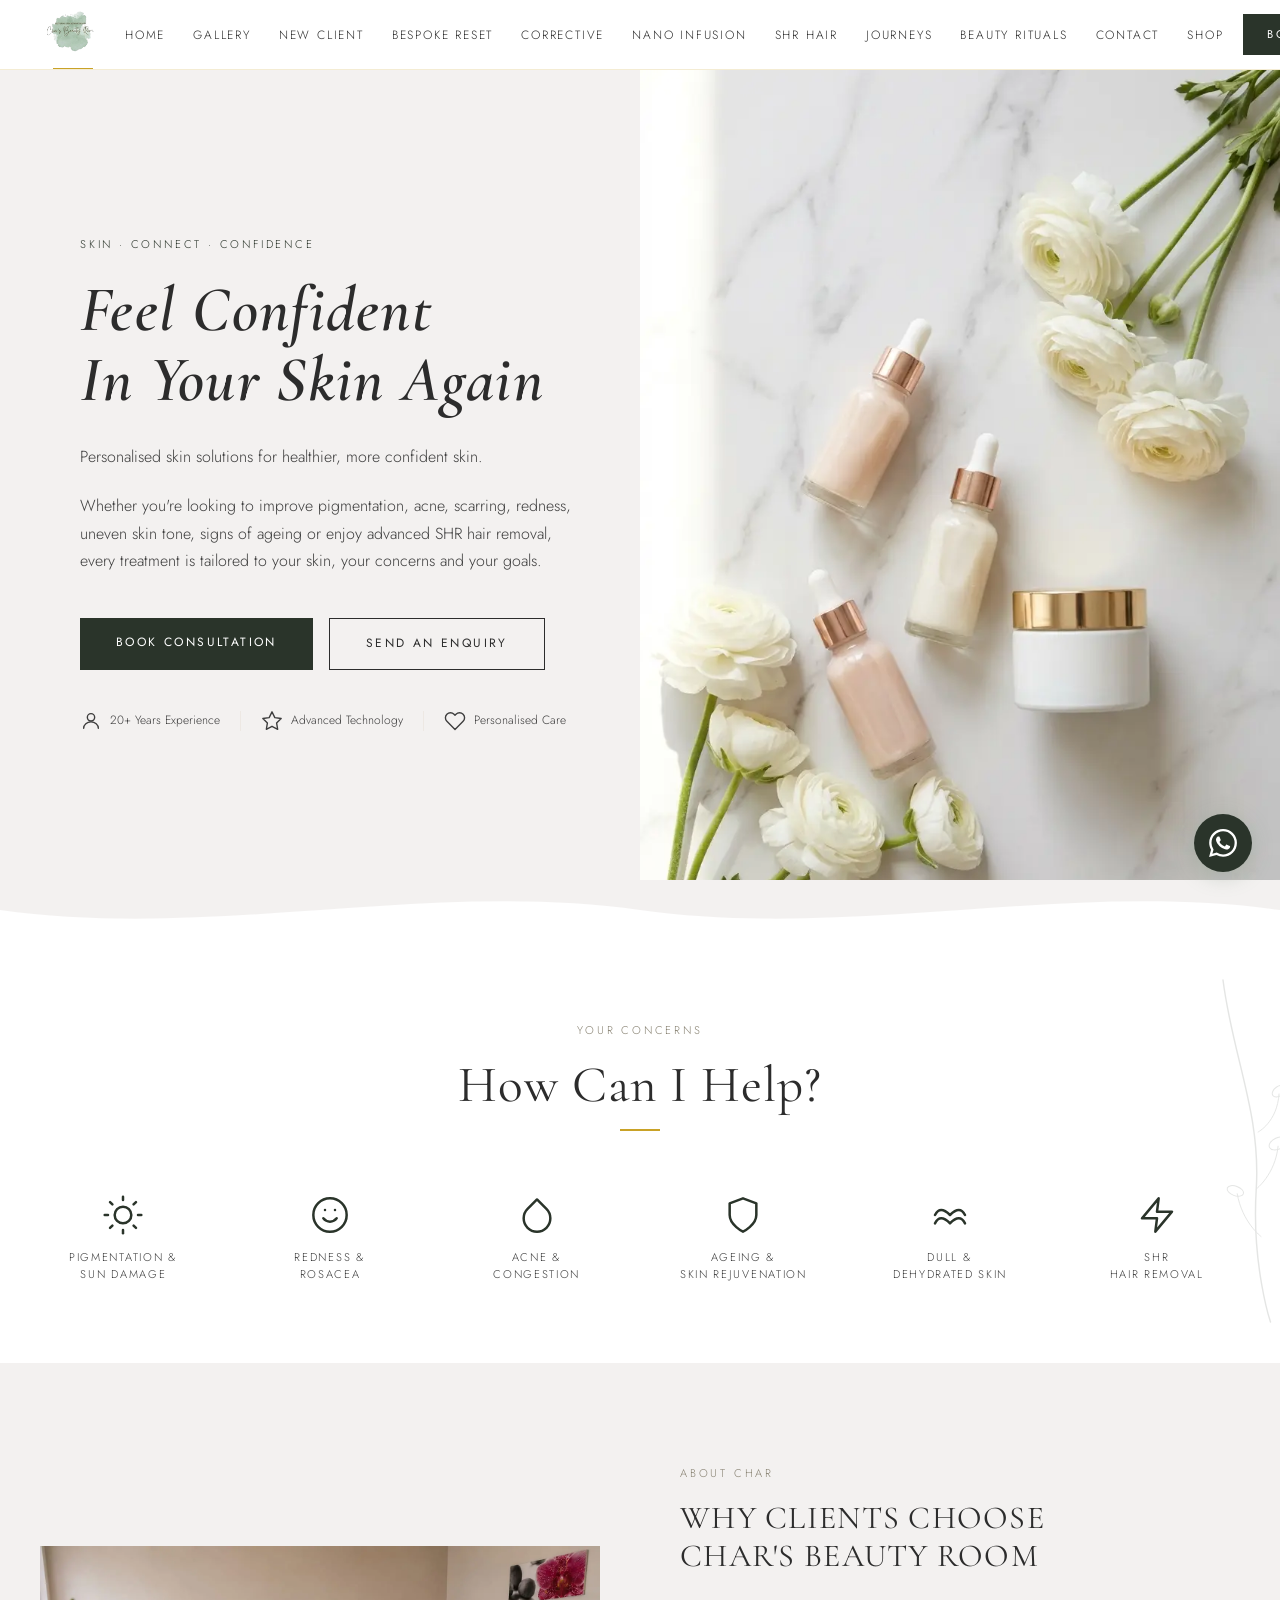
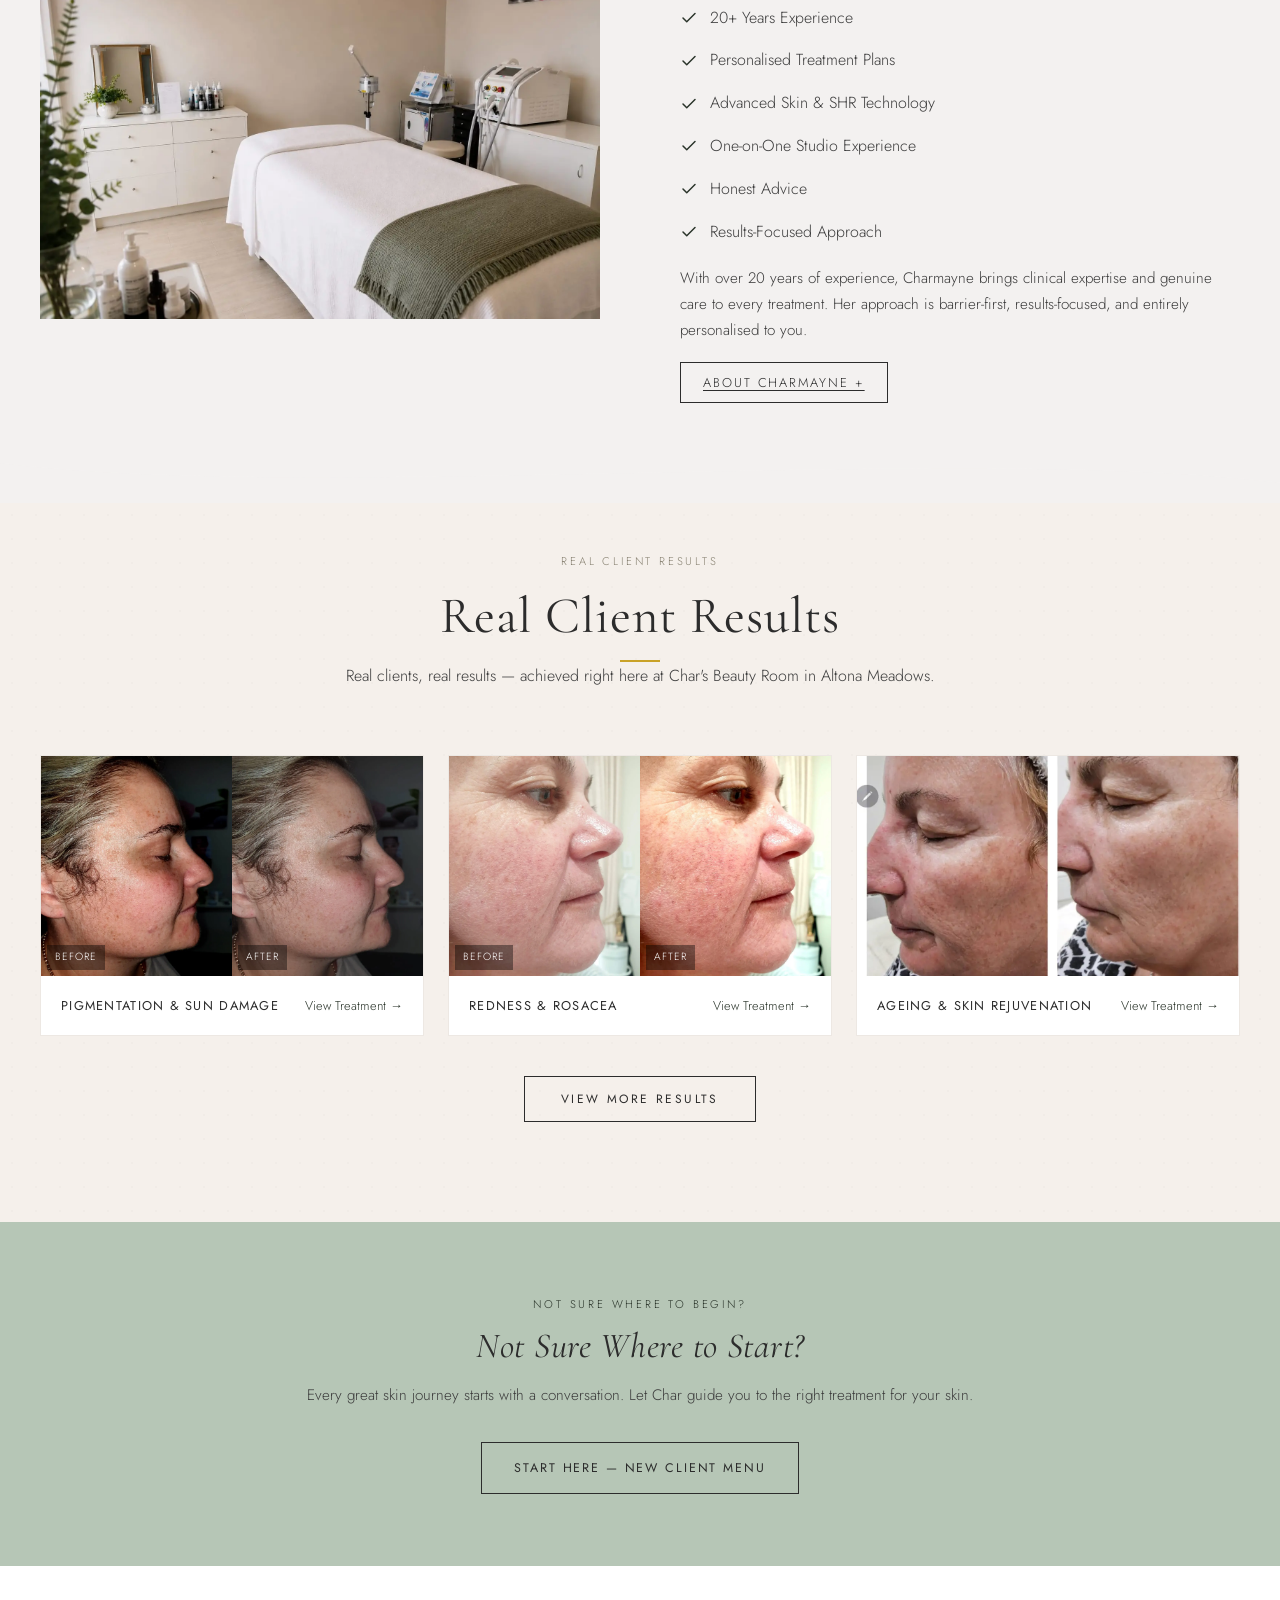
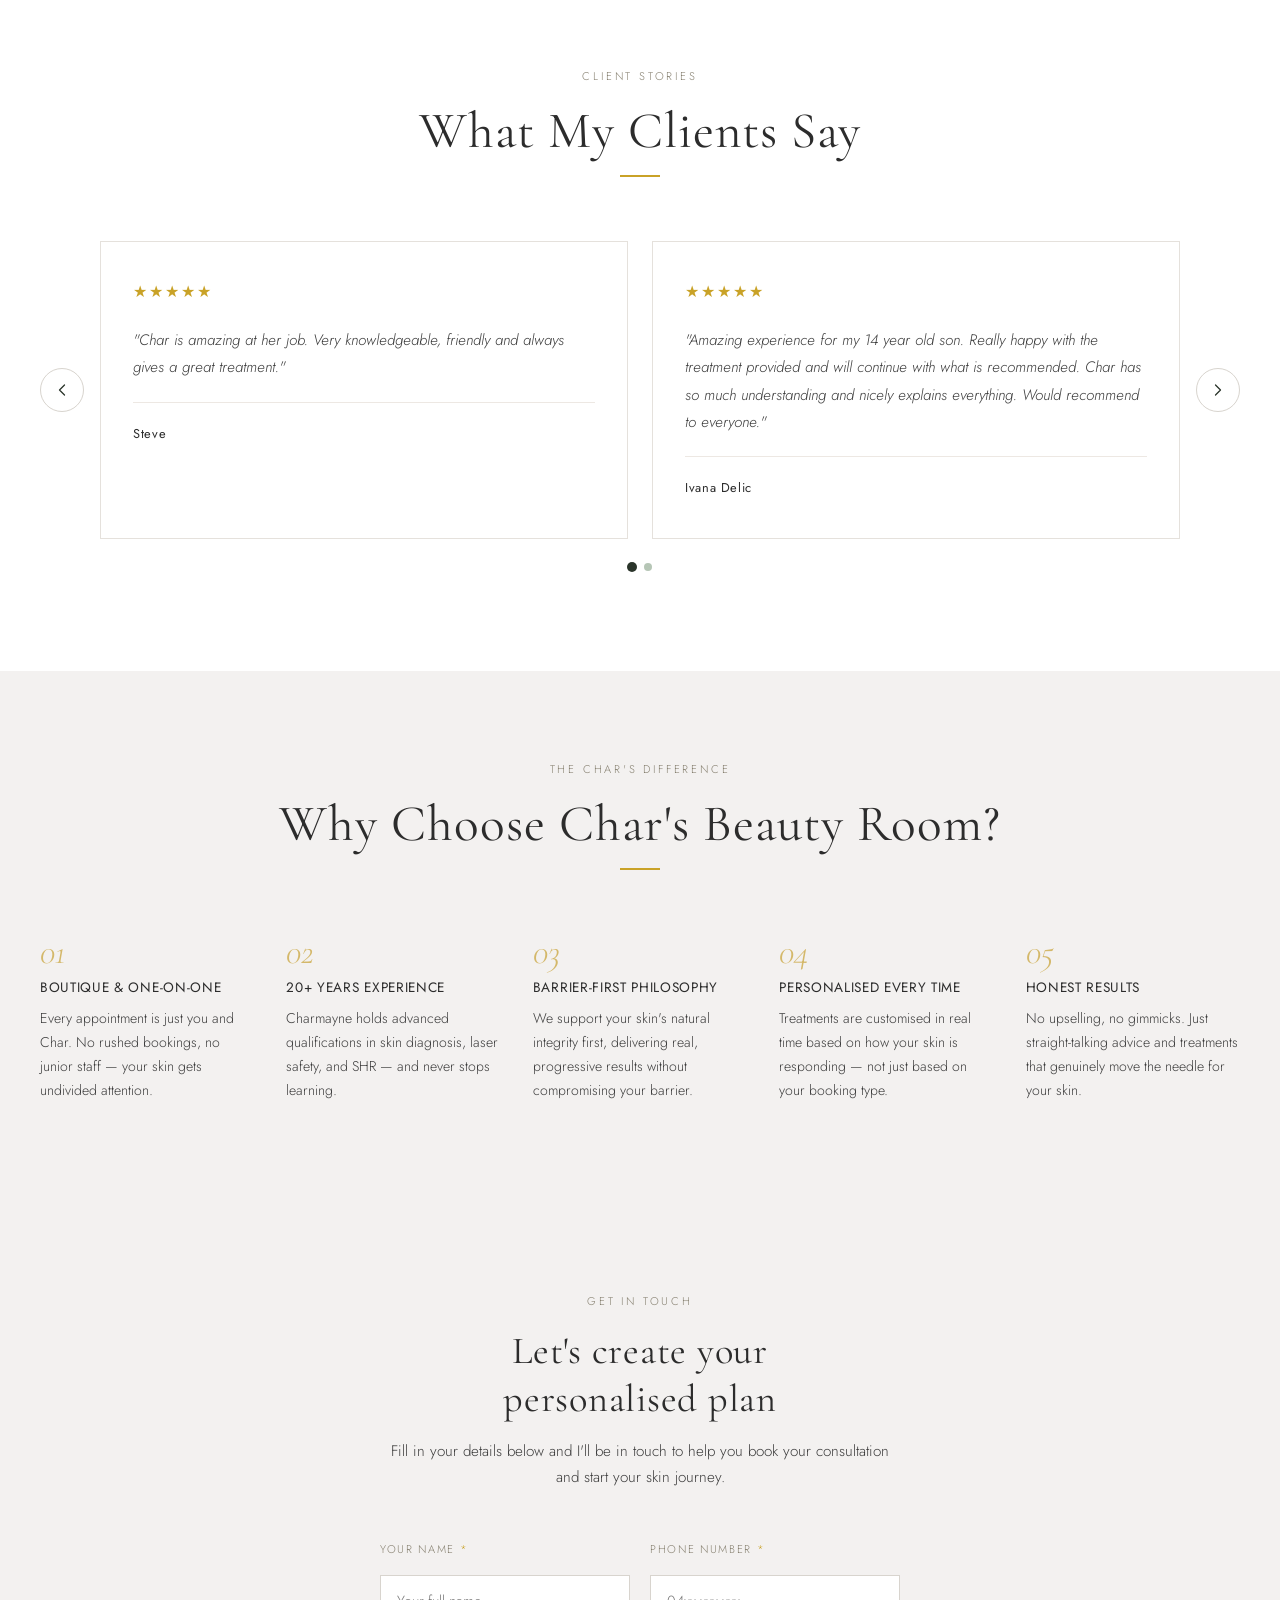
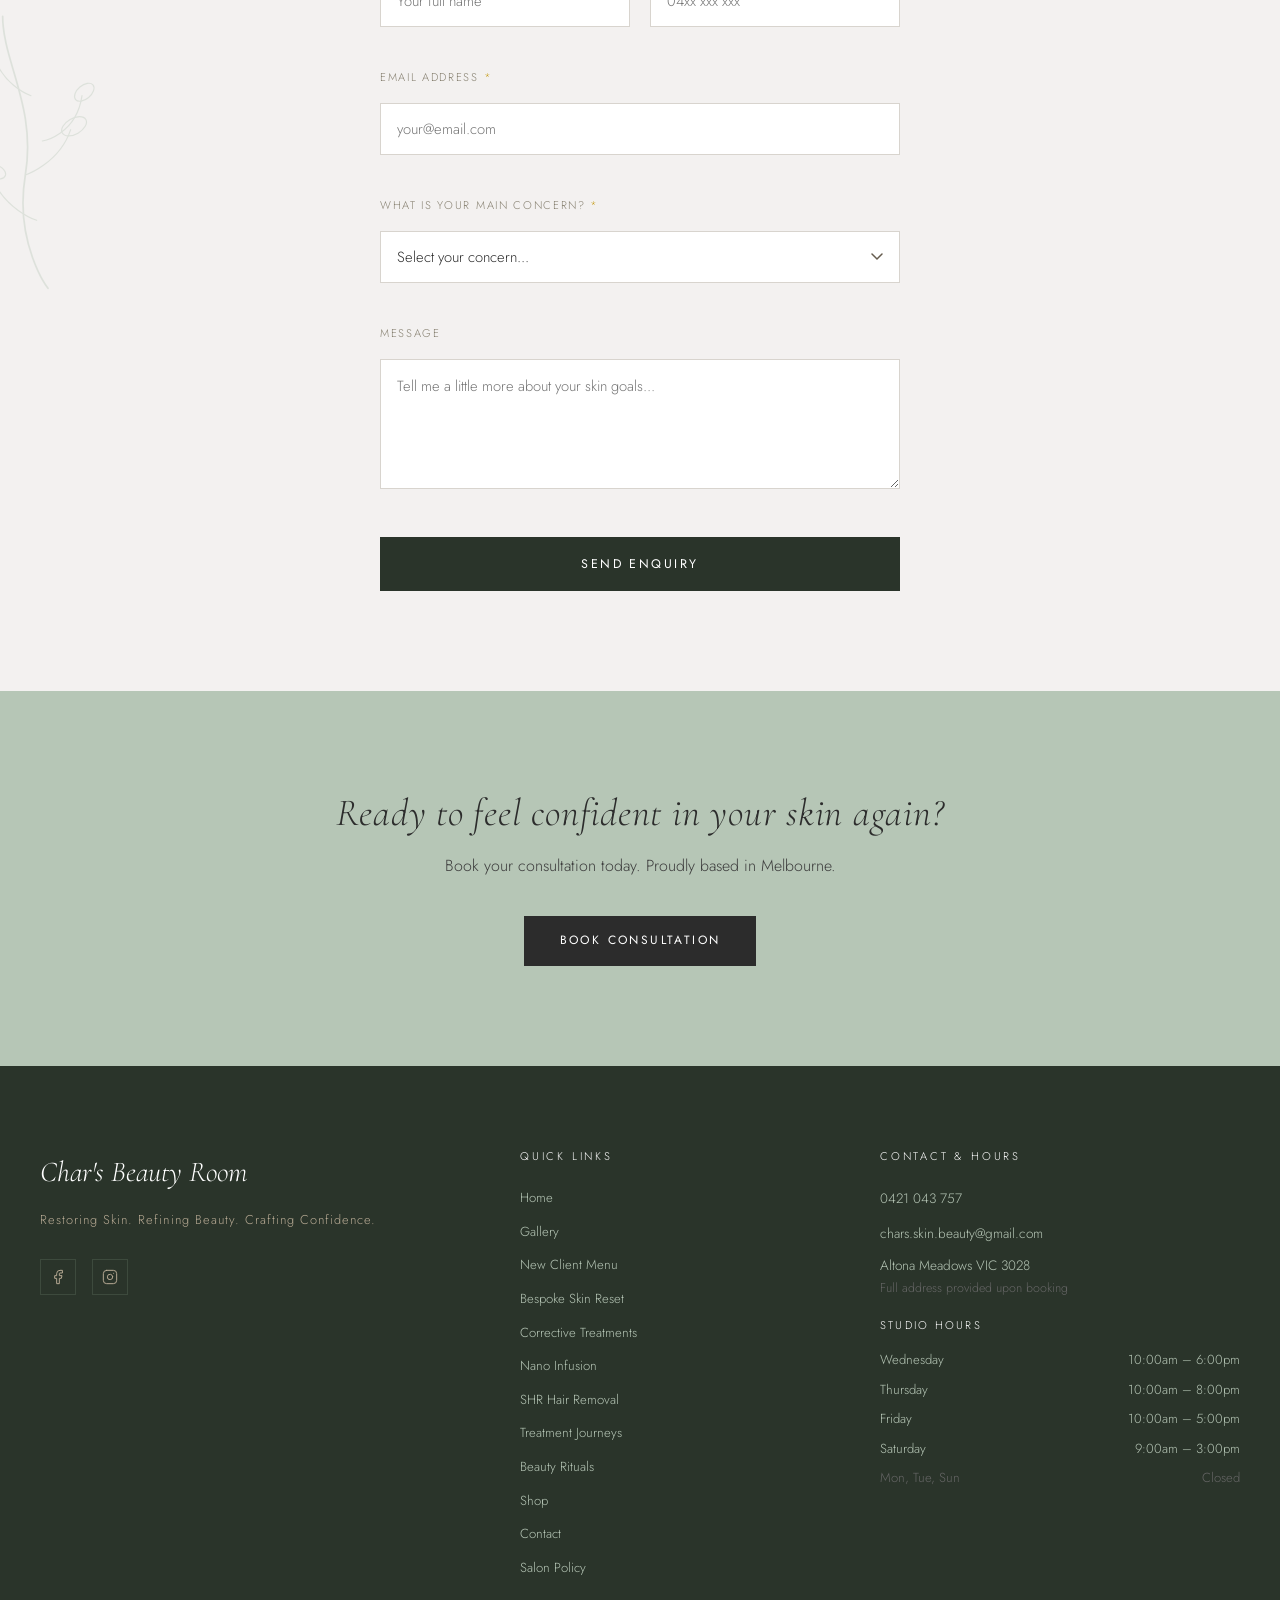
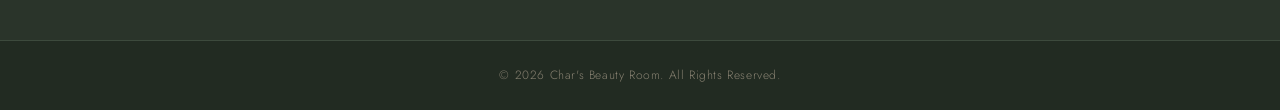
==== commit fcb0e765: "wewe" ====
--- a/index.html
+++ b/index.html
@@ -83,7 +83,7 @@
     <div class="hp-hero-right">
       <!-- TODO: Replace with images/homepage-hero-new.webp when provided -->
       <div class="hp-hero-placeholder" style="background:#EDE8E3;width:100%;height:100%;display:flex;align-items:center;justify-content:center;min-height:500px;">
-        <img src="images/bed image.webp" alt="Elegant skincare flat lay" loading="eager" class="hp-hero-img" onerror="this.style.display='none';this.parentNode.querySelector('.hp-placeholder-text').style.display='block'">
+        <img src="images/homepage-hero-new.webp" alt="Elegant skincare flat lay" loading="eager" class="hp-hero-img" onerror="this.style.display='none';this.parentNode.querySelector('.hp-placeholder-text').style.display='block'">
         <span class="hp-placeholder-text" style="display:none;font-family:'Cormorant Garamond',serif;font-style:italic;color:#9E9E9E;font-size:1.2rem;">Image coming soon</span>
       </div>
     </div>
@@ -129,13 +129,13 @@
       </div>
       <!-- Decorative botanical right edge -->
       <svg class="hp-concerns-botanical" viewBox="0 0 80 400" fill="none" xmlns="http://www.w3.org/2000/svg" aria-hidden="true" style="position:absolute;right:0;top:50%;transform:translateY(-50%);height:380px;opacity:0.12;pointer-events:none;">
-        <path d="M70 380 C70 380 50 320 55 240 C60 160 30 100 20 20" stroke="#8A9E8A" stroke-width="1.5" stroke-linecap="round"/>
-        <path d="M55 240 C55 240 75 225 78 195" stroke="#8A9E8A" stroke-width="1" stroke-linecap="round"/>
-        <path d="M60 290 C60 290 40 275 35 245" stroke="#8A9E8A" stroke-width="1" stroke-linecap="round"/>
-        <path d="M57 180 C57 180 77 170 79 140" stroke="#8A9E8A" stroke-width="1" stroke-linecap="round"/>
-        <ellipse cx="78" cy="192" rx="10" ry="6" transform="rotate(-25 78 192)" stroke="#8A9E8A" stroke-width="1"/>
-        <ellipse cx="33" cy="242" rx="9" ry="5" transform="rotate(20 33 242)" stroke="#8A9E8A" stroke-width="1"/>
-        <ellipse cx="79" cy="137" rx="8" ry="5" transform="rotate(-35 79 137)" stroke="#8A9E8A" stroke-width="1"/>
+        <path d="M70 380 C70 380 50 320 55 240 C60 160 30 100 20 20" stroke="#2A342A" stroke-width="1.5" stroke-linecap="round"/>
+        <path d="M55 240 C55 240 75 225 78 195" stroke="#2A342A" stroke-width="1" stroke-linecap="round"/>
+        <path d="M60 290 C60 290 40 275 35 245" stroke="#2A342A" stroke-width="1" stroke-linecap="round"/>
+        <path d="M57 180 C57 180 77 170 79 140" stroke="#2A342A" stroke-width="1" stroke-linecap="round"/>
+        <ellipse cx="78" cy="192" rx="10" ry="6" transform="rotate(-25 78 192)" stroke="#2A342A" stroke-width="1"/>
+        <ellipse cx="33" cy="242" rx="9" ry="5" transform="rotate(20 33 242)" stroke="#2A342A" stroke-width="1"/>
+        <ellipse cx="79" cy="137" rx="8" ry="5" transform="rotate(-35 79 137)" stroke="#2A342A" stroke-width="1"/>
       </svg>
     </div>
   </section>
@@ -146,7 +146,7 @@
       <div class="hp-about-grid">
         <div class="hp-about-image reveal">
           <!-- TODO: Replace with images/homepage-about-new.webp when provided -->
-          <img src="images/homepage-about-new.webp" alt="Char's Beauty Room skincare" loading="lazy" class="hp-about-img" onerror="this.style.display='none';this.nextElementSibling.style.display='flex'">
+          <img src="images/studio-bed.webp" alt="Char's Beauty Room skincare" loading="lazy" class="hp-about-img" onerror="this.style.display='none';this.nextElementSibling.style.display='flex'" style="object-fit:cover;width:100%;height:100%;">
           <div class="hp-img-placeholder" style="display:none;width:100%;height:500px;background:#EDE8E3;align-items:center;justify-content:center;"><span style="font-family:'Cormorant Garamond',serif;font-style:italic;color:#9E9E9E;font-size:1.1rem;">Image coming soon</span></div>
         </div>
         <div class="hp-about-content reveal">
@@ -185,7 +185,7 @@
             <p class="hp-expand-text">I built Char's Beauty Room because I believe you deserve better than a generic facial from someone who has never seen your skin before. Every client who walks through my door receives my complete attention, my honest professional opinion, and a treatment plan built specifically around them.</p>
             <p class="hp-expand-text">Holding a Diploma in Beauty Therapy, a nationally accredited Laser Safety certificate, and multiple advanced qualifications in skin diagnosis and SHR Hair Removal, I stay ahead of the latest skin technologies — not to chase trends, but to ensure that what we offer is always at the highest possible standard.</p>
             <p class="hp-expand-text">At the heart of everything we do is a belief that skin health is cumulative. One treatment can change how your skin looks today. A treatment journey changes how your skin behaves for years. We are here for the long game — and we will be honest with you about what that looks like.</p>
-            <p class="hp-expand-text" style="font-style:italic;color:#8A9E8A;">Char's Beauty Room is one studio. One expert. One person who genuinely cares about your skin.</p>
+            <p class="hp-expand-text" style="font-style:italic;color:#2A342A;">Char's Beauty Room is one studio. One expert. One person who genuinely cares about your skin.</p>
           </div>
         </div>
       </div>
@@ -194,11 +194,11 @@
 
   <!-- WAVE DIVIDER: about → results -->
   <div class="hp-wave-divider hp-wave-white" aria-hidden="true">
-    <svg viewBox="0 0 1440 60" preserveAspectRatio="none" xmlns="http://www.w3.org/2000/svg"><path d="M0,20 C360,60 1080,0 1440,40 L1440,60 L0,60 Z" fill="#F5F0EB"/></svg>
+    <svg viewBox="0 0 1440 60" preserveAspectRatio="none" xmlns="http://www.w3.org/2000/svg"><path d="M0,20 C360,60 1080,0 1440,40 L1440,60 L0,60 Z" fill="#F3F1F0"/></svg>
   </div>
 
   <!-- REAL CLIENT RESULTS -->
-  <section class="section section-linen hp-results-section hp-dot-texture" style="background:#F5F0EB;">
+  <section class="section section-linen hp-results-section hp-dot-texture" style="background:#F3F1F0;">
     <div class="section-inner">
       <div class="section-header centered reveal">
         <span class="eyebrow">Real Client Results</span>
@@ -317,39 +317,50 @@
     </div>
   </section>
 
-  <!-- TESTIMONIALS -->
+  <!-- TESTIMONIALS SLIDER -->
   <section class="section section-white hp-testimonials-section">
     <div class="section-inner">
       <div class="section-header centered reveal">
         <span class="eyebrow">Client Stories</span>
         <h2>What My Clients Say</h2>
       </div>
-      <div class="hp-testimonials-grid">
-        <div class="hp-testi-card reveal">
-          <div class="hp-testi-stars" aria-label="5 stars">&#9733;&#9733;&#9733;&#9733;&#9733;</div>
-          <p class="hp-testi-quote">"Char is amazing at her job. Very knowledgeable, friendly and always gives a great treatment."</p>
-          <hr class="hp-testi-divider">
-          <span class="hp-testi-name">Steve</span>
-        </div>
-        <div class="hp-testi-card reveal">
-          <div class="hp-testi-stars" aria-label="5 stars">&#9733;&#9733;&#9733;&#9733;&#9733;</div>
-          <p class="hp-testi-quote">"Amazing experience for my 14 year old son. Really happy with the treatment provided and will continue with what is recommended. Char has so much understanding and nicely explains everything. Would recommend to everyone."</p>
-          <hr class="hp-testi-divider">
-          <span class="hp-testi-name">Ivana Delic</span>
-        </div>
-        <div class="hp-testi-card reveal">
-          <div class="hp-testi-stars" aria-label="5 stars">&#9733;&#9733;&#9733;&#9733;&#9733;</div>
-          <p class="hp-testi-quote">"Today I visited Char's Beauty Room. I had a facial and waxing. It was absolutely fantastic. I felt so comfortable and relaxed. I will be returning to have more treatments."</p>
-          <hr class="hp-testi-divider">
-          <span class="hp-testi-name">Nick De Silva</span>
-        </div>
-        <div class="hp-testi-card reveal">
-          <div class="hp-testi-stars" aria-label="5 stars">&#9733;&#9733;&#9733;&#9733;&#9733;</div>
-          <p class="hp-testi-quote">"I have been a happy client of Char's for several years and would recommend her to anyone looking for an honest, caring and friendly experience. I have used a number of her services over the years including most recently SHR hair removal, where I have experienced painless long lasting results. Look forward to being a client for many years to come."</p>
-          <hr class="hp-testi-divider">
-          <span class="hp-testi-name">Belinda R.</span>
-        </div>
-      </div>
+      <div class="testi-slider-wrap" id="testiSlider">
+        <button class="testi-arrow testi-prev" aria-label="Previous testimonial">
+          <svg width="20" height="20" viewBox="0 0 24 24" fill="none" stroke="#2A342A" stroke-width="1.5" stroke-linecap="round" stroke-linejoin="round"><polyline points="15 18 9 12 15 6"/></svg>
+        </button>
+        <div class="testi-track-outer">
+          <div class="testi-track" id="testiTrack">
+            <div class="hp-testi-card">
+              <div class="hp-testi-stars" aria-label="5 stars">&#9733;&#9733;&#9733;&#9733;&#9733;</div>
+              <p class="hp-testi-quote">"Char is amazing at her job. Very knowledgeable, friendly and always gives a great treatment."</p>
+              <hr class="hp-testi-divider">
+              <span class="hp-testi-name">Steve</span>
+            </div>
+            <div class="hp-testi-card">
+              <div class="hp-testi-stars" aria-label="5 stars">&#9733;&#9733;&#9733;&#9733;&#9733;</div>
+              <p class="hp-testi-quote">"Amazing experience for my 14 year old son. Really happy with the treatment provided and will continue with what is recommended. Char has so much understanding and nicely explains everything. Would recommend to everyone."</p>
+              <hr class="hp-testi-divider">
+              <span class="hp-testi-name">Ivana Delic</span>
+            </div>
+            <div class="hp-testi-card">
+              <div class="hp-testi-stars" aria-label="5 stars">&#9733;&#9733;&#9733;&#9733;&#9733;</div>
+              <p class="hp-testi-quote">"Today I visited Char's Beauty Room. I had a facial and waxing. It was absolutely fantastic. I felt so comfortable and relaxed. I will be returning to have more treatments."</p>
+              <hr class="hp-testi-divider">
+              <span class="hp-testi-name">Nick De Silva</span>
+            </div>
+            <div class="hp-testi-card">
+              <div class="hp-testi-stars" aria-label="5 stars">&#9733;&#9733;&#9733;&#9733;&#9733;</div>
+              <p class="hp-testi-quote">"I have been a happy client of Char's for several years and would recommend her to anyone looking for an honest, caring and friendly experience. Most recently SHR hair removal — painless long lasting results. Look forward to being a client for many years to come."</p>
+              <hr class="hp-testi-divider">
+              <span class="hp-testi-name">Belinda R.</span>
+            </div>
+          </div>
+        </div>
+        <button class="testi-arrow testi-next" aria-label="Next testimonial">
+          <svg width="20" height="20" viewBox="0 0 24 24" fill="none" stroke="#2A342A" stroke-width="1.5" stroke-linecap="round" stroke-linejoin="round"><polyline points="9 18 15 12 9 6"/></svg>
+        </button>
+      </div>
+      <div class="testi-dots" id="testiDots" aria-label="Testimonial navigation"></div>
     </div>
   </section>
 
@@ -392,63 +403,60 @@
 
   <!-- CONTACT FORM -->
   <section class="hp-contact-section" id="contact-form">
-    <div class="hp-contact-grid">
-      <!-- Left column -->
-      <div class="hp-contact-left">
-        <svg class="hp-contact-botanical" viewBox="0 0 120 300" fill="none" xmlns="http://www.w3.org/2000/svg" aria-hidden="true">
-          <path d="M60 280 C60 280 30 240 40 180 C50 120 20 80 20 40" stroke="#8A9E8A" stroke-width="1.5" stroke-linecap="round"/>
-          <path d="M40 180 C40 180 70 170 80 140" stroke="#8A9E8A" stroke-width="1" stroke-linecap="round"/>
-          <path d="M50 220 C50 220 20 210 10 180" stroke="#8A9E8A" stroke-width="1" stroke-linecap="round"/>
-          <path d="M55 150 C55 150 85 145 90 110" stroke="#8A9E8A" stroke-width="1" stroke-linecap="round"/>
-          <path d="M45 110 C45 110 15 100 10 65" stroke="#8A9E8A" stroke-width="1" stroke-linecap="round"/>
-          <ellipse cx="83" cy="137" rx="12" ry="7" transform="rotate(-30 83 137)" stroke="#8A9E8A" stroke-width="1"/>
-          <ellipse cx="13" cy="177" rx="10" ry="6" transform="rotate(20 13 177)" stroke="#8A9E8A" stroke-width="1"/>
-          <ellipse cx="92" cy="107" rx="10" ry="6" transform="rotate(-40 92 107)" stroke="#8A9E8A" stroke-width="1"/>
-          <ellipse cx="8" cy="62" rx="9" ry="5" transform="rotate(15 8 62)" stroke="#8A9E8A" stroke-width="1"/>
-        </svg>
-        <span class="eyebrow hp-contact-eyebrow">Not Sure Where to Start?</span>
+    <!-- Botanical decoration -->
+    <svg class="hp-contact-botanical" viewBox="0 0 120 300" fill="none" xmlns="http://www.w3.org/2000/svg" aria-hidden="true">
+      <path d="M60 280 C60 280 30 240 40 180 C50 120 20 80 20 40" stroke="#B6C6B6" stroke-width="1.5" stroke-linecap="round"/>
+      <path d="M40 180 C40 180 70 170 80 140" stroke="#B6C6B6" stroke-width="1" stroke-linecap="round"/>
+      <path d="M50 220 C50 220 20 210 10 180" stroke="#B6C6B6" stroke-width="1" stroke-linecap="round"/>
+      <path d="M55 150 C55 150 85 145 90 110" stroke="#B6C6B6" stroke-width="1" stroke-linecap="round"/>
+      <path d="M45 110 C45 110 15 100 10 65" stroke="#B6C6B6" stroke-width="1" stroke-linecap="round"/>
+      <ellipse cx="83" cy="137" rx="12" ry="7" transform="rotate(-30 83 137)" stroke="#B6C6B6" stroke-width="1"/>
+      <ellipse cx="13" cy="177" rx="10" ry="6" transform="rotate(20 13 177)" stroke="#B6C6B6" stroke-width="1"/>
+      <ellipse cx="92" cy="107" rx="10" ry="6" transform="rotate(-40 92 107)" stroke="#B6C6B6" stroke-width="1"/>
+      <ellipse cx="8" cy="62" rx="9" ry="5" transform="rotate(15 8 62)" stroke="#B6C6B6" stroke-width="1"/>
+    </svg>
+    <div class="hp-contact-inner">
+      <div class="hp-contact-header reveal">
+        <span class="eyebrow">Get in Touch</span>
         <h2 class="hp-contact-h2">Let's create your<br>personalised plan</h2>
         <p class="hp-contact-body">Fill in your details below and I'll be in touch to help you book your consultation and start your skin journey.</p>
       </div>
-      <!-- Right column: form -->
-      <div class="hp-contact-right">
-        <!-- TODO: Replace YOUR_FORM_ID with actual Formspree form ID -->
-        <form class="hp-form" action="https://formspree.io/f/YOUR_FORM_ID" method="POST">
-          <input type="hidden" name="_subject" value="New enquiry — Char's Beauty Room">
-          <div class="hp-form-row">
-            <div class="hp-form-group">
-              <label for="hf-name">Your Name <span class="form-required">*</span></label>
-              <input type="text" id="hf-name" name="name" required placeholder="Your full name">
-            </div>
-            <div class="hp-form-group">
-              <label for="hf-phone">Phone Number <span class="form-required">*</span></label>
-              <input type="tel" id="hf-phone" name="phone" required placeholder="04xx xxx xxx">
-            </div>
-          </div>
+      <!-- TODO: Replace YOUR_FORM_ID with actual Formspree form ID -->
+      <form class="hp-form" action="https://formspree.io/f/YOUR_FORM_ID" method="POST">
+        <input type="hidden" name="_subject" value="New enquiry — Char's Beauty Room">
+        <div class="hp-form-row">
           <div class="hp-form-group">
-            <label for="hf-email">Email Address <span class="form-required">*</span></label>
-            <input type="email" id="hf-email" name="email" required placeholder="your@email.com">
+            <label for="hf-name">Your Name <span class="form-required">*</span></label>
+            <input type="text" id="hf-name" name="name" required placeholder="Your full name">
           </div>
           <div class="hp-form-group">
-            <label for="hf-concern">What is your main concern? <span class="form-required">*</span></label>
-            <select id="hf-concern" name="concern" required>
-              <option value="" disabled selected>Select your concern...</option>
-              <option value="Pigmentation &amp; Sun Damage">Pigmentation &amp; Sun Damage</option>
-              <option value="Acne &amp; Congestion">Acne &amp; Congestion</option>
-              <option value="Redness &amp; Rosacea">Redness &amp; Rosacea</option>
-              <option value="Ageing &amp; Fine Lines">Ageing &amp; Fine Lines</option>
-              <option value="Dull &amp; Dehydrated Skin">Dull &amp; Dehydrated Skin</option>
-              <option value="SHR Hair Removal">SHR Hair Removal</option>
-              <option value="Not Sure — Book a Consultation">Not Sure — Book a Consultation</option>
-            </select>
-          </div>
-          <div class="hp-form-group">
-            <label for="hf-message">Message</label>
-            <textarea id="hf-message" name="message" rows="4" placeholder="Tell me a little more about your skin goals..."></textarea>
-          </div>
-          <button type="submit" class="btn-hp-sage btn-hp-full">Send Enquiry</button>
-        </form>
-      </div>
+            <label for="hf-phone">Phone Number <span class="form-required">*</span></label>
+            <input type="tel" id="hf-phone" name="phone" required placeholder="04xx xxx xxx">
+          </div>
+        </div>
+        <div class="hp-form-group">
+          <label for="hf-email">Email Address <span class="form-required">*</span></label>
+          <input type="email" id="hf-email" name="email" required placeholder="your@email.com">
+        </div>
+        <div class="hp-form-group">
+          <label for="hf-concern">What is your main concern? <span class="form-required">*</span></label>
+          <select id="hf-concern" name="concern" required>
+            <option value="" disabled selected>Select your concern...</option>
+            <option value="Pigmentation &amp; Sun Damage">Pigmentation &amp; Sun Damage</option>
+            <option value="Acne &amp; Congestion">Acne &amp; Congestion</option>
+            <option value="Redness &amp; Rosacea">Redness &amp; Rosacea</option>
+            <option value="Ageing &amp; Fine Lines">Ageing &amp; Fine Lines</option>
+            <option value="Dull &amp; Dehydrated Skin">Dull &amp; Dehydrated Skin</option>
+            <option value="SHR Hair Removal">SHR Hair Removal</option>
+            <option value="Not Sure — Book a Consultation">Not Sure — Book a Consultation</option>
+          </select>
+        </div>
+        <div class="hp-form-group">
+          <label for="hf-message">Message</label>
+          <textarea id="hf-message" name="message" rows="4" placeholder="Tell me a little more about your skin goals..."></textarea>
+        </div>
+        <button type="submit" class="hp-form-submit">Send Enquiry</button>
+      </form>
     </div>
   </section>
 
--- a/css/style.css
+++ b/css/style.css
@@ -14,7 +14,7 @@
 }
 
 body {
-  background-color: #F5F0EB;
+  background-color: #F3F1F0;
   color: #3D3D3D;
   font-family: 'Jost', sans-serif;
   font-weight: 300;
@@ -73,7 +73,7 @@
   font-size: 0.7rem;
   letter-spacing: 0.25em;
   text-transform: uppercase;
-  color: #C4939A;
+  color: #878171;
   display: block;
   margin-bottom: 16px;
 }
@@ -119,7 +119,7 @@
 }
 
 .nav-logo:hover {
-  color: #C4939A;
+  color: #878171;
 }
 
 .nav-links {
@@ -140,7 +140,7 @@
 }
 
 .nav-links a:hover {
-  color: #C4939A;
+  color: #878171;
 }
 
 .nav-right {
@@ -156,7 +156,7 @@
   font-size: 0.7rem;
   letter-spacing: 0.2em;
   text-transform: uppercase;
-  background: #8A9E8A;
+  background: #2A342A;
   color: #FFFFFF;
   padding: 10px 24px;
   border: none;
@@ -166,7 +166,7 @@
 }
 
 .btn-book-nav:hover {
-  background: #6B826B;
+  background: #3D4A3D;
 }
 
 /* Hamburger */
@@ -235,7 +235,7 @@
 }
 
 .nav-mobile a:hover {
-  color: #8A9E8A;
+  color: #2A342A;
   background: #FAF8F6;
 }
 
@@ -243,7 +243,7 @@
   display: block;
   margin: 16px 24px 20px;
   padding: 12px 24px;
-  background: #8A9E8A;
+  background: #2A342A;
   color: #FFFFFF;
   font-family: 'Jost', sans-serif;
   font-weight: 400;
@@ -256,7 +256,7 @@
 }
 
 .nav-mobile .btn-book-mobile:hover {
-  background: #6B826B;
+  background: #3D4A3D;
   color: #FFFFFF;
 }
 
@@ -284,7 +284,7 @@
   font-size: 0.75rem;
   letter-spacing: 0.2em;
   text-transform: uppercase;
-  background: #E8B4B8;
+  background: #B6A993;
   color: #FFFFFF;
   padding: 14px 36px;
   border: none;
@@ -293,7 +293,7 @@
 }
 
 .btn-primary:hover {
-  background: #C4939A;
+  background: #878171;
   color: #FFFFFF;
 }
 
@@ -323,7 +323,7 @@
   font-size: 0.75rem;
   letter-spacing: 0.2em;
   text-transform: uppercase;
-  background: #E8B4B8;
+  background: #B6A993;
   color: #FFFFFF;
   padding: 16px 44px;
   border: none;
@@ -332,7 +332,7 @@
 }
 
 .btn-dark:hover {
-  background: #C4939A;
+  background: #878171;
   color: #FFFFFF;
 }
 
@@ -344,15 +344,15 @@
   letter-spacing: 0.2em;
   text-transform: uppercase;
   background: transparent;
-  color: #8A9E8A;
+  color: #2A342A;
   padding: 13px 35px;
-  border: 1px solid #8A9E8A;
+  border: 1px solid #2A342A;
   cursor: pointer;
   transition: background 0.25s ease, color 0.25s ease;
 }
 
 .btn-ghost:hover {
-  background: #8A9E8A;
+  background: #2A342A;
   color: #FFFFFF;
 }
 
@@ -385,7 +385,7 @@
   height: auto;
   min-height: 0;
   padding: 120px 40px 80px;
-  background: #F5F0EB;
+  background: #F3F1F0;
 }
 
 .hero-minimal h1 {
@@ -398,7 +398,7 @@
 }
 
 .hero-minimal .eyebrow {
-  color: #C4939A;
+  color: #878171;
 }
 
 .hero-bg {
@@ -431,7 +431,7 @@
 }
 
 .hero-content .eyebrow {
-  color: #E8B4B8;
+  color: #B6A993;
   letter-spacing: 0.3em;
 }
 
@@ -478,7 +478,7 @@
 }
 
 .section-dark {
-  background: #A7C3B1;
+  background: #B6C6B6;
   color: #2C2C2C;
 }
 
@@ -487,7 +487,7 @@
 }
 
 .section-linen {
-  background: #F5F0EB;
+  background: #F3F1F0;
 }
 
 .section-inner {
@@ -575,7 +575,7 @@
 }
 
 .service-card:hover {
-  border-color: #C4939A;
+  border-color: #878171;
   box-shadow: 0 12px 40px rgba(0,0,0,0.07);
   transform: translateY(-3px);
 }
@@ -618,7 +618,7 @@
   font-size: 0.78rem;
   letter-spacing: 0.15em;
   text-transform: uppercase;
-  color: #C4939A;
+  color: #878171;
   transition: letter-spacing 0.3s ease;
 }
 
@@ -680,7 +680,7 @@
   font-style: italic;
   font-weight: 300;
   font-size: 5rem;
-  color: #E8B4B8;
+  color: #B6A993;
   line-height: 0.6;
   margin-bottom: 20px;
   display: block;
@@ -713,7 +713,7 @@
    CTA BANNER
    ============================================================ */
 .cta-banner {
-  background: #A7C3B1;
+  background: #B6C6B6;
   padding: 100px 40px;
   text-align: center;
 }
@@ -749,7 +749,7 @@
 }
 
 .treatment-card:hover {
-  border-color: #C4939A;
+  border-color: #878171;
   box-shadow: 0 12px 40px rgba(0,0,0,0.06);
 }
 
@@ -797,7 +797,7 @@
 
 .best-for {
   font-size: 0.82rem;
-  color: #C4939A;
+  color: #878171;
   font-style: italic;
   line-height: 1.7;
 }
@@ -824,7 +824,7 @@
 }
 
 .feature-card:hover {
-  border-color: #C4939A;
+  border-color: #878171;
   box-shadow: 0 12px 40px rgba(0,0,0,0.07);
 }
 
@@ -907,7 +907,7 @@
    NOTE BOX
    ============================================================ */
 .note-box {
-  border-left: 3px solid #E8B4B8;
+  border-left: 3px solid #B6A993;
   padding: 24px 28px;
   background: #FFFFFF;
   margin-bottom: 56px;
@@ -928,7 +928,7 @@
 }
 
 .note-box a {
-  color: #C4939A;
+  color: #878171;
   font-size: 0.82rem;
   letter-spacing: 0.12em;
   text-transform: uppercase;
@@ -967,7 +967,7 @@
 
 .tab-btn.active {
   color: #2C2C2C;
-  border-bottom-color: #C4939A;
+  border-bottom-color: #878171;
 }
 
 .tab-btn:hover {
@@ -1023,7 +1023,7 @@
 .faq-icon::after {
   content: '';
   position: absolute;
-  background: #C4939A;
+  background: #878171;
   transition: transform 0.3s ease, opacity 0.3s ease;
 }
 
@@ -1082,7 +1082,7 @@
 }
 
 .journey-card:hover {
-  border-color: #C4939A;
+  border-color: #878171;
   box-shadow: 0 12px 40px rgba(0,0,0,0.07);
 }
 
@@ -1095,7 +1095,7 @@
 
 .journey-tagline {
   font-style: italic;
-  color: #C4939A;
+  color: #878171;
   font-size: 0.92rem;
   margin-bottom: 28px;
   display: block;
@@ -1119,7 +1119,7 @@
   font-family: 'Cormorant Garamond', serif;
   font-weight: 500;
   font-size: 0.9rem;
-  color: #E8B4B8;
+  color: #B6A993;
   padding-top: 2px;
 }
 
@@ -1207,7 +1207,7 @@
   font-weight: 300;
   font-size: 0.8rem;
   letter-spacing: 0.08em;
-  color: #9E9E9E;
+  color: #B6C6B6;
   margin-top: 20px;
 }
 
@@ -1241,7 +1241,7 @@
 
 .shop-note {
   font-size: 0.82rem;
-  color: #9E9E9E;
+  color: #B6C6B6;
   letter-spacing: 0.04em;
 }
 
@@ -1299,7 +1299,7 @@
   top: 12px;
   width: 6px;
   height: 1px;
-  background: #C4939A;
+  background: #878171;
 }
 
 /* ============================================================
@@ -1320,7 +1320,7 @@
    FOOTER
    ============================================================ */
 .site-footer {
-  background: #1E1E1E;
+  background: #2A342A;
   padding: 80px 40px 0;
 }
 
@@ -1347,7 +1347,7 @@
   font-family: 'Jost', sans-serif;
   font-weight: 300;
   font-size: 0.8rem;
-  color: #E8B4B8;
+  color: #B6A993;
   letter-spacing: 0.08em;
   margin-bottom: 28px;
 }
@@ -1363,19 +1363,19 @@
   justify-content: center;
   width: 36px;
   height: 36px;
-  border: 1px solid #333;
+  border: 1px solid #3D4A3D;
   transition: border-color 0.25s ease;
 }
 
 .footer-socials a:hover {
-  border-color: #E8B4B8;
+  border-color: #B6A993;
 }
 
 .footer-socials svg {
   width: 16px;
   height: 16px;
   fill: none;
-  stroke: #E8B4B8;
+  stroke: #B6A993;
   stroke-width: 1.5;
   stroke-linecap: round;
   stroke-linejoin: round;
@@ -1401,12 +1401,12 @@
   font-family: 'Jost', sans-serif;
   font-weight: 300;
   font-size: 0.82rem;
-  color: #9E9E9E;
+  color: #B6C6B6;
   transition: color 0.25s ease;
 }
 
 .footer-links a:hover {
-  color: #E8B4B8;
+  color: #B6A993;
 }
 
 .footer-contact {
@@ -1417,17 +1417,17 @@
 
 .footer-contact a {
   font-size: 0.85rem;
-  color: #9E9E9E;
+  color: #B6C6B6;
   transition: color 0.25s ease;
 }
 
 .footer-contact a:hover {
-  color: #E8B4B8;
+  color: #B6A993;
 }
 
 .footer-contact p {
   font-size: 0.85rem;
-  color: #9E9E9E;
+  color: #B6C6B6;
   line-height: 1.6;
 }
 
@@ -1452,7 +1452,7 @@
 
 .footer-hours td {
   font-size: 0.82rem;
-  color: #9E9E9E;
+  color: #B6C6B6;
   padding: 3px 0;
 }
 
@@ -1461,16 +1461,20 @@
 }
 
 .footer-bottom {
-  border-top: 1px solid #333;
+  background: #222B22;
+  border-top: 1px solid #3D4A3D;
   padding: 24px 0;
   text-align: center;
+  margin: 0 -40px;
+  padding-left: 40px;
+  padding-right: 40px;
 }
 
 .footer-bottom p {
   font-family: 'Jost', sans-serif;
   font-weight: 300;
   font-size: 0.75rem;
-  color: #666;
+  color: #878171;
   letter-spacing: 0.05em;
 }
 
@@ -1644,19 +1648,19 @@
 
 /* Sub-page eyebrow labels (not homepage) */
 .subpage-eyebrow {
-  color: #8A9E8A !important;
+  color: #2A342A !important;
 }
 
 /* Note boxes on corrective + beauty pages — sage left border */
 .note-box-sage {
-  border-left: 3px solid #8A9E8A;
+  border-left: 3px solid #2A342A;
   padding: 24px 28px;
   background: #FFFFFF;
   margin-bottom: 56px;
 }
 
 .note-box-sage .eyebrow {
-  color: #8A9E8A;
+  color: #2A342A;
   margin-bottom: 8px;
 }
 
@@ -1671,7 +1675,7 @@
 }
 
 .note-box-sage a {
-  color: #8A9E8A;
+  color: #2A342A;
   font-size: 0.82rem;
   letter-spacing: 0.12em;
   text-transform: uppercase;
@@ -1684,9 +1688,9 @@
 
 /* Warning box — linen background, sage left border */
 .warning-box {
-  border-left: 3px solid #8A9E8A;
+  border-left: 3px solid #2A342A;
   padding: 24px 28px;
-  background: #F5F0EB;
+  background: #F3F1F0;
   margin-bottom: 36px;
 }
 
@@ -1703,11 +1707,11 @@
 
 /* Footer social icons — sage on hover */
 .footer-socials a:hover svg {
-  stroke: #8A9E8A;
+  stroke: #2A342A;
 }
 
 .footer-socials a:hover {
-  border-color: #8A9E8A;
+  border-color: #2A342A;
 }
 
 /* Sage ghost button variant for sub-pages */
@@ -1718,7 +1722,7 @@
   font-size: 0.75rem;
   letter-spacing: 0.2em;
   text-transform: uppercase;
-  background: #8A9E8A;
+  background: #2A342A;
   color: #FFFFFF;
   padding: 14px 36px;
   border: none;
@@ -1727,7 +1731,7 @@
 }
 
 .btn-sage:hover {
-  background: #6B826B;
+  background: #3D4A3D;
   color: #FFFFFF;
 }
 
@@ -1739,15 +1743,15 @@
   letter-spacing: 0.2em;
   text-transform: uppercase;
   background: transparent;
-  color: #8A9E8A;
+  color: #2A342A;
   padding: 13px 35px;
-  border: 1px solid #8A9E8A;
+  border: 1px solid #2A342A;
   cursor: pointer;
   transition: background 0.25s ease, color 0.25s ease;
 }
 
 .btn-sage-outline:hover {
-  background: #8A9E8A;
+  background: #2A342A;
   color: #FFFFFF;
 }
 
@@ -1777,7 +1781,7 @@
 .wa-tooltip {
   opacity: 0;
   pointer-events: none;
-  background: #8A9E8A;
+  background: #2A342A;
   color: #FFFFFF;
   font-family: 'Jost', sans-serif;
   font-weight: 300;
@@ -1800,14 +1804,14 @@
   width: 58px;
   height: 58px;
   border-radius: 50%;
-  background: #8A9E8A;
+  background: #2A342A;
   box-shadow: 0 4px 20px rgba(138,158,138,0.45);
   transition: background 0.3s ease, transform 0.3s ease;
   flex-shrink: 0;
 }
 
 .wa-btn:hover {
-  background: #6B826B;
+  background: #3D4A3D;
   transform: scale(1.08);
 }
 
@@ -1945,7 +1949,7 @@
   font-size: 0.7rem;
   letter-spacing: 0.22em;
   text-transform: uppercase;
-  color: #8A9E8A;
+  color: #2A342A;
   margin-bottom: 4px;
 }
 
@@ -1961,7 +1965,7 @@
 }
 
 .contact-card-value a:hover {
-  color: #8A9E8A;
+  color: #2A342A;
 }
 
 .contact-hours-table {
@@ -1992,14 +1996,14 @@
   font-size: 0.75rem;
   letter-spacing: 0.15em;
   text-transform: uppercase;
-  color: #8A9E8A;
-  border: 1px solid #8A9E8A;
+  color: #2A342A;
+  border: 1px solid #2A342A;
   padding: 8px 16px;
   transition: background 0.25s ease, color 0.25s ease;
 }
 
 .contact-social-link:hover {
-  background: #8A9E8A;
+  background: #2A342A;
   color: #FFFFFF;
 }
 
@@ -2026,7 +2030,7 @@
 
 .booking-cta-box .booking-note {
   font-size: 0.82rem;
-  color: #9E9E9E;
+  color: #B6C6B6;
   margin-top: 20px;
   line-height: 1.7;
 }
@@ -2037,7 +2041,7 @@
 }
 
 .contact-policy-banner {
-  background: #F5F0EB;
+  background: #F3F1F0;
   border-top: 1px solid #EDE8E3;
   padding: 40px;
   text-align: center;
@@ -2055,7 +2059,7 @@
   font-size: 0.78rem;
   letter-spacing: 0.15em;
   text-transform: uppercase;
-  color: #8A9E8A;
+  color: #2A342A;
   transition: letter-spacing 0.3s ease;
 }
 
@@ -2224,7 +2228,7 @@
 }
 
 .form-optional {
-  color: #9E9E9E;
+  color: #B6C6B6;
   font-size: 0.72rem;
   letter-spacing: 0.08em;
   text-transform: none;
@@ -2294,7 +2298,7 @@
   flex-direction: column;
   justify-content: center;
   padding: 100px 60px 80px 80px;
-  background: #F5F0EB;
+  background: #F3F1F0;
 }
 .hp-hero-right {
   flex: 1 1 50%;
@@ -2316,7 +2320,7 @@
   font-size: 0.7rem;
   letter-spacing: 0.25em;
   text-transform: uppercase;
-  color: #8A9E8A;
+  color: #2A342A;
   margin-bottom: 20px;
   display: block;
 }
@@ -2342,7 +2346,7 @@
   font-weight: 300;
   font-size: 1rem;
   font-style: italic;
-  color: #8A9E8A;
+  color: #2A342A;
   line-height: 1.7;
   margin: 0 0 12px;
 }
@@ -2360,7 +2364,7 @@
   font-size: 0.75rem;
   letter-spacing: 0.2em;
   text-transform: uppercase;
-  background: #8A9E8A;
+  background: #2A342A;
   color: #FFFFFF;
   padding: 14px 36px;
   border: none;
@@ -2368,7 +2372,7 @@
   transition: background 0.25s ease;
   text-decoration: none;
 }
-.btn-hp-sage:hover { background: #6B826B; color: #FFFFFF; }
+.btn-hp-sage:hover { background: #3D4A3D; color: #FFFFFF; }
 .btn-hp-full { width: 100%; text-align: center; }
 .btn-hp-outline {
   display: inline-block;
@@ -2454,7 +2458,7 @@
 .hp-concern-icon {
   width: 40px;
   height: 40px;
-  stroke: #8A9E8A;
+  stroke: #2A342A;
   transition: stroke 0.25s ease;
   flex-shrink: 0;
 }
@@ -2515,7 +2519,7 @@
 .hp-check {
   width: 18px;
   height: 18px;
-  stroke: #8A9E8A;
+  stroke: #2A342A;
   flex-shrink: 0;
 }
 
@@ -2543,7 +2547,7 @@
   transition: border-color 0.25s ease, box-shadow 0.25s ease;
 }
 .hp-result-card:hover {
-  border-color: #C4939A;
+  border-color: #878171;
   box-shadow: 0 8px 32px rgba(0,0,0,0.07);
 }
 .hp-result-images {
@@ -2603,12 +2607,12 @@
   font-family: 'Jost', sans-serif;
   font-weight: 300;
   font-size: 0.8rem;
-  color: #8A9E8A;
+  color: #2A342A;
   text-decoration: none;
   white-space: nowrap;
   transition: color 0.2s ease;
 }
-.hp-result-link:hover { color: #6B826B; }
+.hp-result-link:hover { color: #3D4A3D; }
 .hp-results-toggle-wrap {
   text-align: center;
   margin-top: 40px;
@@ -2666,7 +2670,7 @@
   min-height: 600px;
 }
 .hp-contact-left {
-  background: #F5F0EB;
+  background: #F3F1F0;
   padding: 80px 60px;
   position: relative;
   overflow: hidden;
@@ -2689,7 +2693,7 @@
   font-size: 0.7rem;
   letter-spacing: 0.25em;
   text-transform: uppercase;
-  color: #8A9E8A;
+  color: #2A342A;
   margin-bottom: 16px;
   display: block;
   position: relative;
@@ -2754,7 +2758,7 @@
 }
 .hp-form input:focus,
 .hp-form select:focus,
-.hp-form textarea:focus { border-color: #8A9E8A; }
+.hp-form textarea:focus { border-color: #2A342A; }
 .hp-form textarea { resize: vertical; min-height: 120px; line-height: 1.7; }
 .hp-form select {
   background-image: url("data:image/svg+xml,%3Csvg xmlns='http://www.w3.org/2000/svg' width='12' height='8' viewBox='0 0 12 8'%3E%3Cpath d='M1 1l5 5 5-5' stroke='%235C5C5C' stroke-width='1.5' fill='none' stroke-linecap='round'/%3E%3C/svg%3E");
@@ -2766,7 +2770,7 @@
 
 /* ── Dark CTA ── */
 .hp-cta-dark {
-  background: #A7C3B1;
+  background: #B6C6B6;
   padding: 100px 0;
 }
 .hp-cta-h2 {
@@ -2821,8 +2825,8 @@
 
 /* ── New Client Menu cards ── */
 .nc-notice {
-  border-left: 3px solid #8A9E8A;
-  background: #F5F0EB;
+  border-left: 3px solid #2A342A;
+  background: #F3F1F0;
   padding: 20px 24px;
   margin-bottom: 48px;
   font-family: 'Jost', sans-serif;
@@ -2868,7 +2872,7 @@
   font-family: 'Jost', sans-serif;
   font-weight: 300;
   font-size: 0.75rem;
-  color: #9E9E9E;
+  color: #B6C6B6;
   letter-spacing: 0.08em;
   display: block;
 }
@@ -2920,7 +2924,7 @@
   display: inline-block;
   width: 16px;
   height: 1px;
-  background: #8A9E8A;
+  background: #2A342A;
   margin-top: 10px;
   flex-shrink: 0;
 }
@@ -2929,12 +2933,12 @@
   font-weight: 300;
   font-style: italic;
   font-size: 0.83rem;
-  color: #8A9E8A;
+  color: #2A342A;
   margin: 4px 0 0;
 }
 .nc-important {
-  border-left: 3px solid #8A9E8A;
-  background: #F5F0EB;
+  border-left: 3px solid #2A342A;
+  background: #F3F1F0;
   padding: 14px 20px;
   font-family: 'Jost', sans-serif;
   font-weight: 300;
@@ -2944,7 +2948,7 @@
   margin-top: 4px;
 }
 .nc-safety {
-  border-left: 3px solid #E8B4B8;
+  border-left: 3px solid #B6A993;
   background: #FDF8F6;
   padding: 14px 20px;
   font-family: 'Jost', sans-serif;
@@ -2984,7 +2988,7 @@
   font-weight: 300;
   font-style: italic;
   font-size: 0.8rem;
-  color: #9E9E9E;
+  color: #B6C6B6;
   margin-bottom: 32px;
 }
 .treatment-tag-list {
@@ -3000,13 +3004,13 @@
   letter-spacing: 0.08em;
   text-transform: uppercase;
   color: #3D3D3D;
-  background: #F5F0EB;
+  background: #F3F1F0;
   padding: 6px 14px;
   border: 1px solid #EDE8E3;
 }
 .treatment-note-box {
-  border-left: 3px solid #8A9E8A;
-  background: #F5F0EB;
+  border-left: 3px solid #2A342A;
+  background: #F3F1F0;
   padding: 16px 20px;
   font-family: 'Jost', sans-serif;
   font-weight: 300;
@@ -3017,7 +3021,7 @@
   margin: 16px 0;
 }
 .treatment-safety-box {
-  border-left: 3px solid #E8B4B8;
+  border-left: 3px solid #B6A993;
   background: #FDF8F6;
   padding: 16px 20px;
   font-family: 'Jost', sans-serif;
@@ -3054,7 +3058,7 @@
   position: relative;
 }
 .pkg-card-highlight { border-color: #C9A227; }
-.pkg-card-sage { border-color: #8A9E8A; }
+.pkg-card-sage { border-color: #2A342A; }
 .pkg-badge {
   position: absolute;
   top: -1px;
@@ -3072,7 +3076,7 @@
   position: absolute;
   top: -1px;
   right: 20px;
-  background: #8A9E8A;
+  background: #2A342A;
   color: #FFFFFF;
   font-family: 'Jost', sans-serif;
   font-size: 0.65rem;
@@ -3092,7 +3096,7 @@
   font-family: 'Jost', sans-serif;
   font-weight: 300;
   font-size: 0.8rem;
-  color: #9E9E9E;
+  color: #B6C6B6;
   text-decoration: line-through;
   margin: 0;
 }
@@ -3119,7 +3123,7 @@
   display: inline-block;
   width: 14px;
   height: 1px;
-  background: #8A9E8A;
+  background: #2A342A;
   margin-top: 10px;
   flex-shrink: 0;
 }
@@ -3162,7 +3166,7 @@
   display: inline-block;
   width: 16px;
   height: 1px;
-  background: #8A9E8A;
+  background: #2A342A;
   margin-top: 10px;
   flex-shrink: 0;
 }
@@ -3184,8 +3188,8 @@
 
 /* ── Waxing warning ── */
 .wax-warning {
-  border-left: 3px solid #8A9E8A;
-  background: #F5F0EB;
+  border-left: 3px solid #2A342A;
+  background: #F3F1F0;
   padding: 20px 24px;
   margin-bottom: 32px;
   font-family: 'Jost', sans-serif;
@@ -3234,14 +3238,14 @@
   width: 100%;
   height: 60px;
 }
-.hp-wave-linen { background: #F5F0EB; }
-.hp-wave-white { background: #F5F0EB; }
+.hp-wave-linen { background: #F3F1F0; }
+.hp-wave-white { background: #F3F1F0; }
 
 /* Dot texture on linen sections */
 .hp-dot-texture {
-  background-image: radial-gradient(circle, #C4939A 1px, transparent 1px) !important;
+  background-image: radial-gradient(circle, #878171 1px, transparent 1px) !important;
   background-size: 24px 24px !important;
-  background-color: #F5F0EB !important;
+  background-color: #F3F1F0 !important;
   position: relative;
 }
 .hp-dot-texture::before {
@@ -3269,7 +3273,7 @@
   font-weight: 400;
   font-size: 0.8rem;
   letter-spacing: 0.1em;
-  color: #8A9E8A;
+  color: #2A342A;
   background: none;
   border: none;
   padding: 0;
@@ -3279,7 +3283,7 @@
   text-decoration: underline;
   text-underline-offset: 3px;
 }
-.hp-expand-btn:hover { color: #6B826B; }
+.hp-expand-btn:hover { color: #3D4A3D; }
 .hp-expand-content {
   max-height: 0;
   overflow: hidden;
@@ -3304,21 +3308,21 @@
   font-family: 'Jost', sans-serif;
   font-weight: 300;
   font-size: 0.82rem;
-  color: #8A9E8A;
+  color: #2A342A;
   text-decoration: none;
   letter-spacing: 0.05em;
   transition: color 0.2s ease;
 }
-.hp-about-link:hover { color: #6B826B; }
+.hp-about-link:hover { color: #3D4A3D; }
 
 /* New client menu — primary card badge */
 .nc-card-primary {
-  border: 2px solid #8A9E8A;
+  border: 2px solid #2A342A;
   position: relative;
 }
 .nc-start-badge {
   display: inline-block;
-  background: #8A9E8A;
+  background: #2A342A;
   color: #FFFFFF;
   font-family: 'Jost', sans-serif;
   font-weight: 400;
@@ -3348,7 +3352,7 @@
   gap: 12px;
 }
 .shr-pkg-card-highlight { border-color: #C9A227; }
-.shr-pkg-card-sage { border-color: #8A9E8A; }
+.shr-pkg-card-sage { border-color: #2A342A; }
 .shr-pkg-badge-gold {
   position: absolute;
   top: -1px;
@@ -3366,7 +3370,7 @@
   position: absolute;
   top: -1px;
   right: 20px;
-  background: #8A9E8A;
+  background: #2A342A;
   color: #FFFFFF;
   font-family: 'Jost', sans-serif;
   font-size: 0.65rem;
@@ -3421,7 +3425,7 @@
   display: inline-block;
   width: 14px;
   height: 1px;
-  background: #8A9E8A;
+  background: #2A342A;
   margin-top: 10px;
   flex-shrink: 0;
 }
@@ -3430,7 +3434,7 @@
   font-weight: 300;
   font-style: italic;
   font-size: 0.8rem;
-  color: #9E9E9E;
+  color: #B6C6B6;
   margin: 0;
 }
 .shr-pkg-subhead {
@@ -3467,7 +3471,7 @@
     padding: 0 28px;
     height: 44px;
     border-radius: 22px;
-    background: #8A9E8A;
+    background: #2A342A;
     color: #FFFFFF;
     font-family: 'Jost', sans-serif;
     font-weight: 400;
@@ -3512,7 +3516,7 @@
   background: none;
   border: none;
   font-size: 1.4rem;
-  color: #9E9E9E;
+  color: #B6C6B6;
   cursor: pointer;
   line-height: 1;
   padding: 4px 8px;
@@ -3525,7 +3529,7 @@
   font-size: 0.7rem;
   letter-spacing: 0.2em;
   text-transform: uppercase;
-  color: #8A9E8A;
+  color: #2A342A;
   display: block;
   margin-bottom: 14px;
 }
@@ -3564,7 +3568,7 @@
 .hp-popup-cta {
   display: block;
   width: 100%;
-  background: #8A9E8A;
+  background: #2A342A;
   color: #FFFFFF;
   font-family: 'Jost', sans-serif;
   font-weight: 400;
@@ -3578,18 +3582,18 @@
   margin-bottom: 14px;
   transition: background 0.2s;
 }
-.hp-popup-cta:hover { background: #6B826B; }
+.hp-popup-cta:hover { background: #3D4A3D; }
 .hp-popup-secondary {
   display: block;
   text-align: center;
   font-family: 'Jost', sans-serif;
   font-weight: 300;
   font-size: 0.8rem;
-  color: #8A9E8A;
+  color: #2A342A;
   text-decoration: none;
   transition: color 0.2s;
 }
-.hp-popup-secondary:hover { color: #6B826B; }
+.hp-popup-secondary:hover { color: #3D4A3D; }
 @media (max-width: 560px) {
   .hp-popup { padding: 32px 24px; }
   .hp-popup h2 { font-size: 1.4rem; }
@@ -3597,11 +3601,11 @@
 
 /* --- "Not Sure" dark banner --- */
 .hp-not-sure-banner {
-  background: #BFD6C8;
+  background: #B6C6B6;
   padding: 72px 20px;
   text-align: center;
 }
-.hp-not-sure-banner .eyebrow { color: #8A9E8A; display: block; margin-bottom: 12px; }
+.hp-not-sure-banner .eyebrow { color: #2A342A; display: block; margin-bottom: 12px; }
 .hp-not-sure-banner h2 {
   font-family: 'Cormorant Garamond', serif;
   font-weight: 400;
@@ -3637,7 +3641,7 @@
 
 /* --- Why Choose Us section --- */
 .hp-why-section {
-  background: #F5F0EB;
+  background: #F3F1F0;
   padding: 88px 20px;
 }
 .hp-why-section .section-inner { max-width: 1200px; margin: 0 auto; }
@@ -3718,14 +3722,14 @@
   font-family: 'Jost', sans-serif;
   font-weight: 300;
   font-size: 0.85rem;
-  color: #E8B4B8;
+  color: #B6A993;
   text-decoration: none;
 }
 .cta-new-client-note:hover { color: #FFFFFF; }
 
 /* --- Gallery page --- */
 .gallery-hero {
-  background: #F5F0EB;
+  background: #F3F1F0;
   padding: 100px 20px 72px;
   text-align: center;
 }
@@ -3748,7 +3752,7 @@
 }
 .gallery-section { padding: 64px 20px; }
 .gallery-section:nth-child(odd) { background: #FFFFFF; }
-.gallery-section:nth-child(even) { background: #F5F0EB; }
+.gallery-section:nth-child(even) { background: #F3F1F0; }
 .gallery-section-inner { max-width: 1100px; margin: 0 auto; }
 .gallery-section-header { margin-bottom: 36px; }
 .gallery-section-header h2 {
@@ -3815,12 +3819,12 @@
   font-family: 'Jost', sans-serif;
   font-weight: 300;
   font-size: 0.8rem;
-  color: #8A9E8A;
+  color: #2A342A;
   text-decoration: none;
   white-space: nowrap;
   transition: color 0.2s;
 }
-.gallery-card-link:hover { color: #6B826B; }
+.gallery-card-link:hover { color: #3D4A3D; }
 @media (max-width: 700px) {
   .gallery-grid { grid-template-columns: 1fr; }
   .gallery-hero h1 { font-size: 2.2rem; }
@@ -3854,13 +3858,13 @@
   font-size: 0.78rem;
   letter-spacing: 0.15em;
   text-transform: uppercase;
-  color: #8A9E8A;
-  border: 1px solid #8A9E8A;
+  color: #2A342A;
+  border: 1px solid #2A342A;
   padding: 14px 32px;
   text-decoration: none;
   transition: background 0.2s, color 0.2s;
 }
-.btn-outlined-sage:hover { background: #8A9E8A; color: #FFFFFF; }
+.btn-outlined-sage:hover { background: #2A342A; color: #FFFFFF; }
 .coming-soon-note {
   display: block;
   margin-top: 14px;
@@ -3868,7 +3872,7 @@
   font-weight: 300;
   font-style: italic;
   font-size: 0.82rem;
-  color: #9E9E9E;
+  color: #B6C6B6;
 }
 
 /* --- CTA banner button override (sage bg → dark button for contrast) --- */
@@ -3900,3 +3904,192 @@
   padding: 6px 0;
   letter-spacing: 0.03em;
 }
+
+/* ============================================================
+   TESTIMONIALS SLIDER (CHANGE 4)
+   ============================================================ */
+.testi-slider-wrap {
+  position: relative;
+  display: flex;
+  align-items: center;
+  gap: 16px;
+  margin-top: 40px;
+}
+.testi-track-outer {
+  flex: 1;
+  overflow: hidden;
+}
+.testi-track {
+  display: flex;
+  transition: transform 0.5s ease;
+  gap: 24px;
+}
+/* Desktop: 2 visible */
+.testi-track .hp-testi-card {
+  flex: 0 0 calc(50% - 12px);
+  min-width: calc(50% - 12px);
+  background: #FFFFFF;
+  border: 1px solid #E5E1DC;
+  padding: 36px 32px;
+  box-sizing: border-box;
+}
+/* Mobile: 1 visible */
+@media (max-width: 700px) {
+  .testi-track .hp-testi-card {
+    flex: 0 0 100%;
+    min-width: 100%;
+    padding: 28px 24px;
+  }
+}
+.testi-arrow {
+  flex-shrink: 0;
+  width: 44px;
+  height: 44px;
+  border: 1px solid #D8D4CE;
+  background: #FFFFFF;
+  border-radius: 50%;
+  display: flex;
+  align-items: center;
+  justify-content: center;
+  cursor: pointer;
+  transition: border-color 0.2s, background 0.2s;
+  z-index: 2;
+}
+.testi-arrow:hover {
+  border-color: #2A342A;
+  background: #F3F1F0;
+}
+.testi-dots {
+  display: flex;
+  justify-content: center;
+  gap: 8px;
+  margin-top: 24px;
+}
+.testi-dot {
+  width: 8px;
+  height: 8px;
+  border-radius: 50%;
+  background: #B6C6B6;
+  border: none;
+  cursor: pointer;
+  padding: 0;
+  transition: background 0.2s, transform 0.2s;
+}
+.testi-dot.active {
+  background: #2A342A;
+  transform: scale(1.25);
+}
+
+/* ============================================================
+   CONTACT FORM REDESIGN (CHANGE 5)
+   ============================================================ */
+.hp-contact-section {
+  background: #F3F1F0;
+  padding: 100px 20px;
+  position: relative;
+  overflow: hidden;
+}
+.hp-contact-botanical {
+  position: absolute;
+  left: -20px;
+  top: 50%;
+  transform: translateY(-50%);
+  height: 340px;
+  opacity: 0.35;
+  pointer-events: none;
+}
+.hp-contact-inner {
+  max-width: 800px;
+  margin: 0 auto;
+  position: relative;
+  z-index: 1;
+}
+.hp-contact-header {
+  text-align: center;
+  margin-bottom: 48px;
+}
+.hp-contact-h2 {
+  font-family: 'Cormorant Garamond', serif;
+  font-weight: 400;
+  font-size: clamp(1.8rem, 3vw, 2.4rem);
+  color: #2C2C2C;
+  margin: 8px 0 16px;
+  line-height: 1.25;
+}
+.hp-contact-body {
+  font-family: 'Jost', sans-serif;
+  font-weight: 300;
+  font-size: 0.95rem;
+  color: #3D3D3D;
+  line-height: 1.7;
+  max-width: 520px;
+  margin: 0 auto;
+}
+/* Form field overrides for new design */
+.hp-form label {
+  font-family: 'Jost', sans-serif;
+  font-weight: 300;
+  font-size: 0.7rem;
+  letter-spacing: 0.15em;
+  text-transform: uppercase;
+  color: #878171;
+  display: block;
+  margin-bottom: 8px;
+}
+.hp-form input,
+.hp-form select,
+.hp-form textarea {
+  background: #FFFFFF;
+  border: 1px solid #D8D4CE;
+  padding: 14px 16px;
+  font-family: 'Jost', sans-serif;
+  font-weight: 300;
+  font-size: 0.92rem;
+  color: #2C2C2C;
+  width: 100%;
+  box-sizing: border-box;
+  transition: border-color 0.2s;
+  outline: none;
+  border-radius: 0;
+  appearance: none;
+  -webkit-appearance: none;
+}
+.hp-form input:focus,
+.hp-form select:focus,
+.hp-form textarea:focus {
+  border-color: #2A342A;
+}
+.hp-form select {
+  background-image: url("data:image/svg+xml,%3Csvg xmlns='http://www.w3.org/2000/svg' width='12' height='8' viewBox='0 0 12 8'%3E%3Cpath d='M1 1l5 5 5-5' stroke='%23655C4E' stroke-width='1.5' fill='none' stroke-linecap='round'/%3E%3C/svg%3E");
+  background-repeat: no-repeat;
+  background-position: right 16px center;
+  padding-right: 40px;
+  cursor: pointer;
+}
+.hp-form-submit {
+  width: 100%;
+  background: #2A342A;
+  color: #FFFFFF;
+  font-family: 'Jost', sans-serif;
+  font-weight: 400;
+  font-size: 0.78rem;
+  letter-spacing: 0.2em;
+  text-transform: uppercase;
+  padding: 18px;
+  border: none;
+  cursor: pointer;
+  transition: background 0.25s;
+  margin-top: 8px;
+}
+.hp-form-submit:hover { background: #3D4A3D; }
+.hp-form-group { margin-bottom: 20px; }
+.hp-form-row {
+  display: grid;
+  grid-template-columns: 1fr 1fr;
+  gap: 20px;
+}
+@media (max-width: 580px) {
+  .hp-contact-section { padding: 60px 20px; }
+  .hp-form-row { grid-template-columns: 1fr; }
+  .hp-contact-botanical { display: none; }
+}
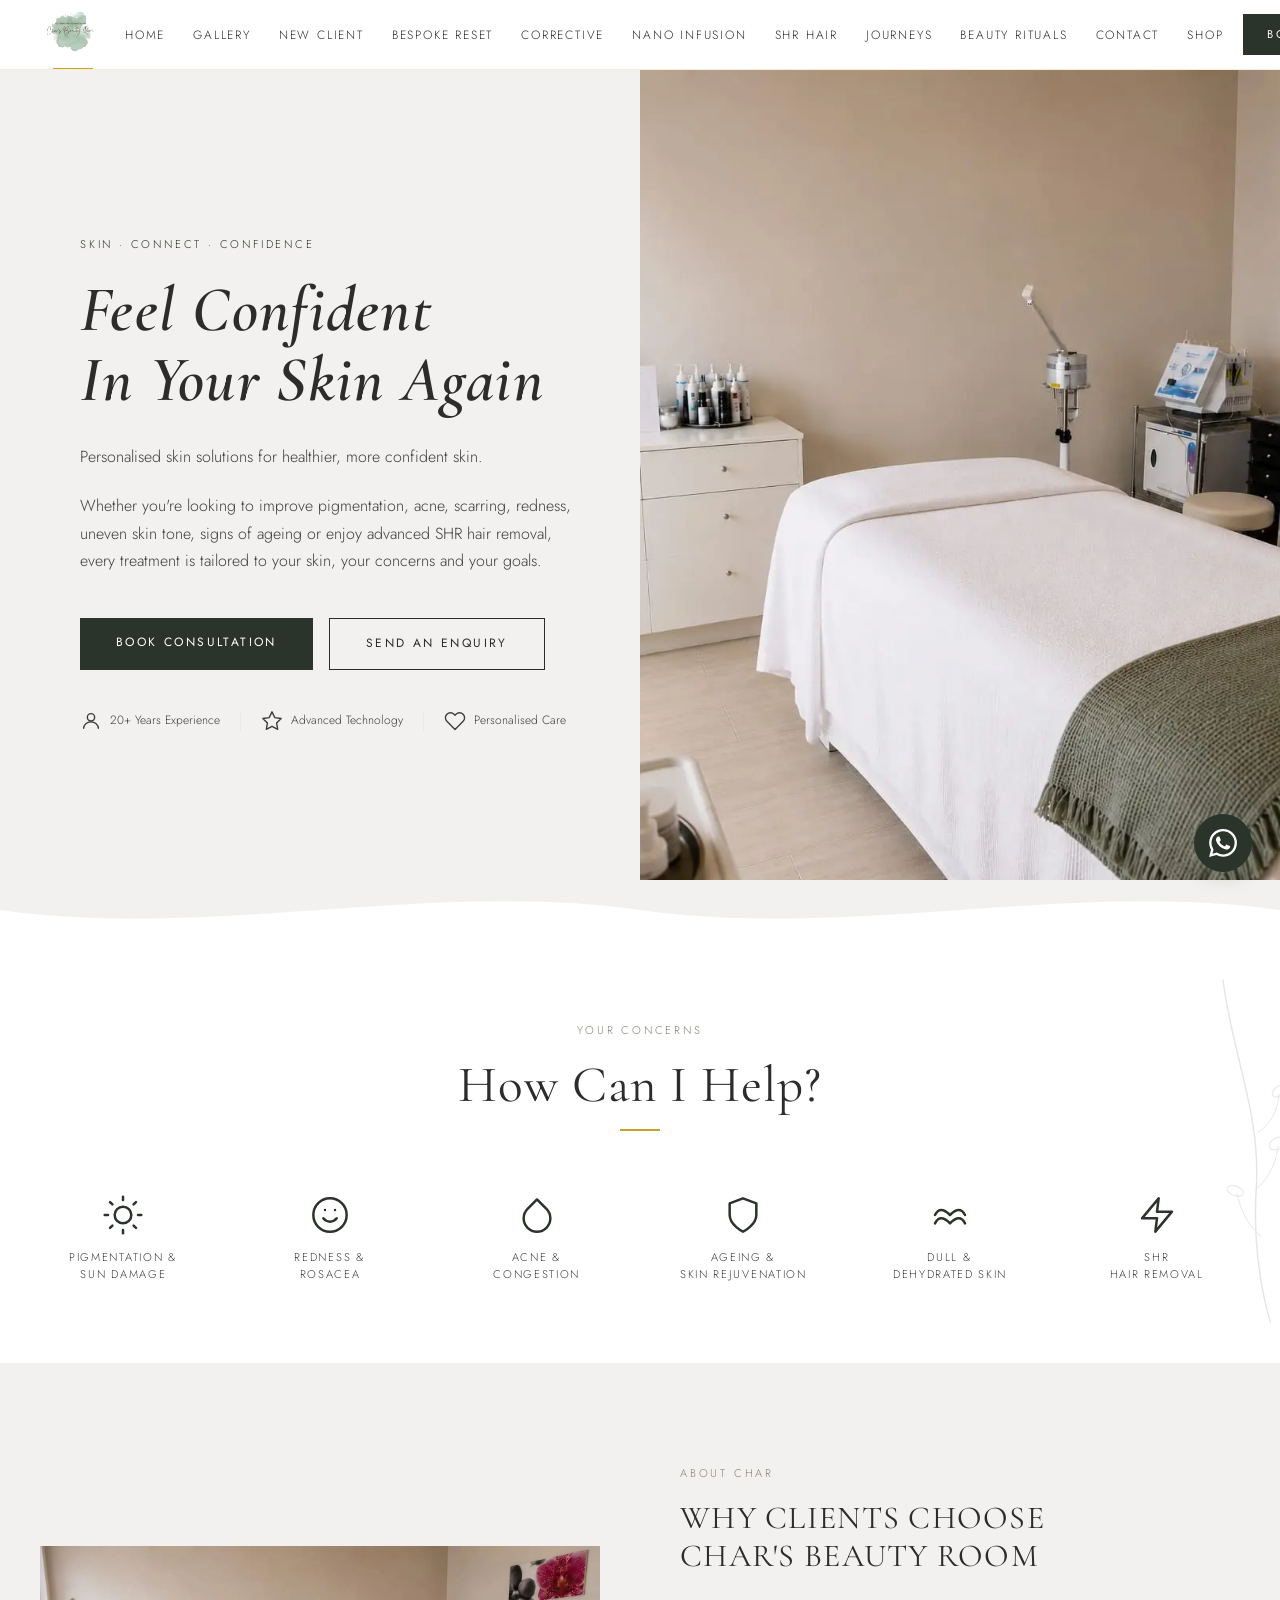
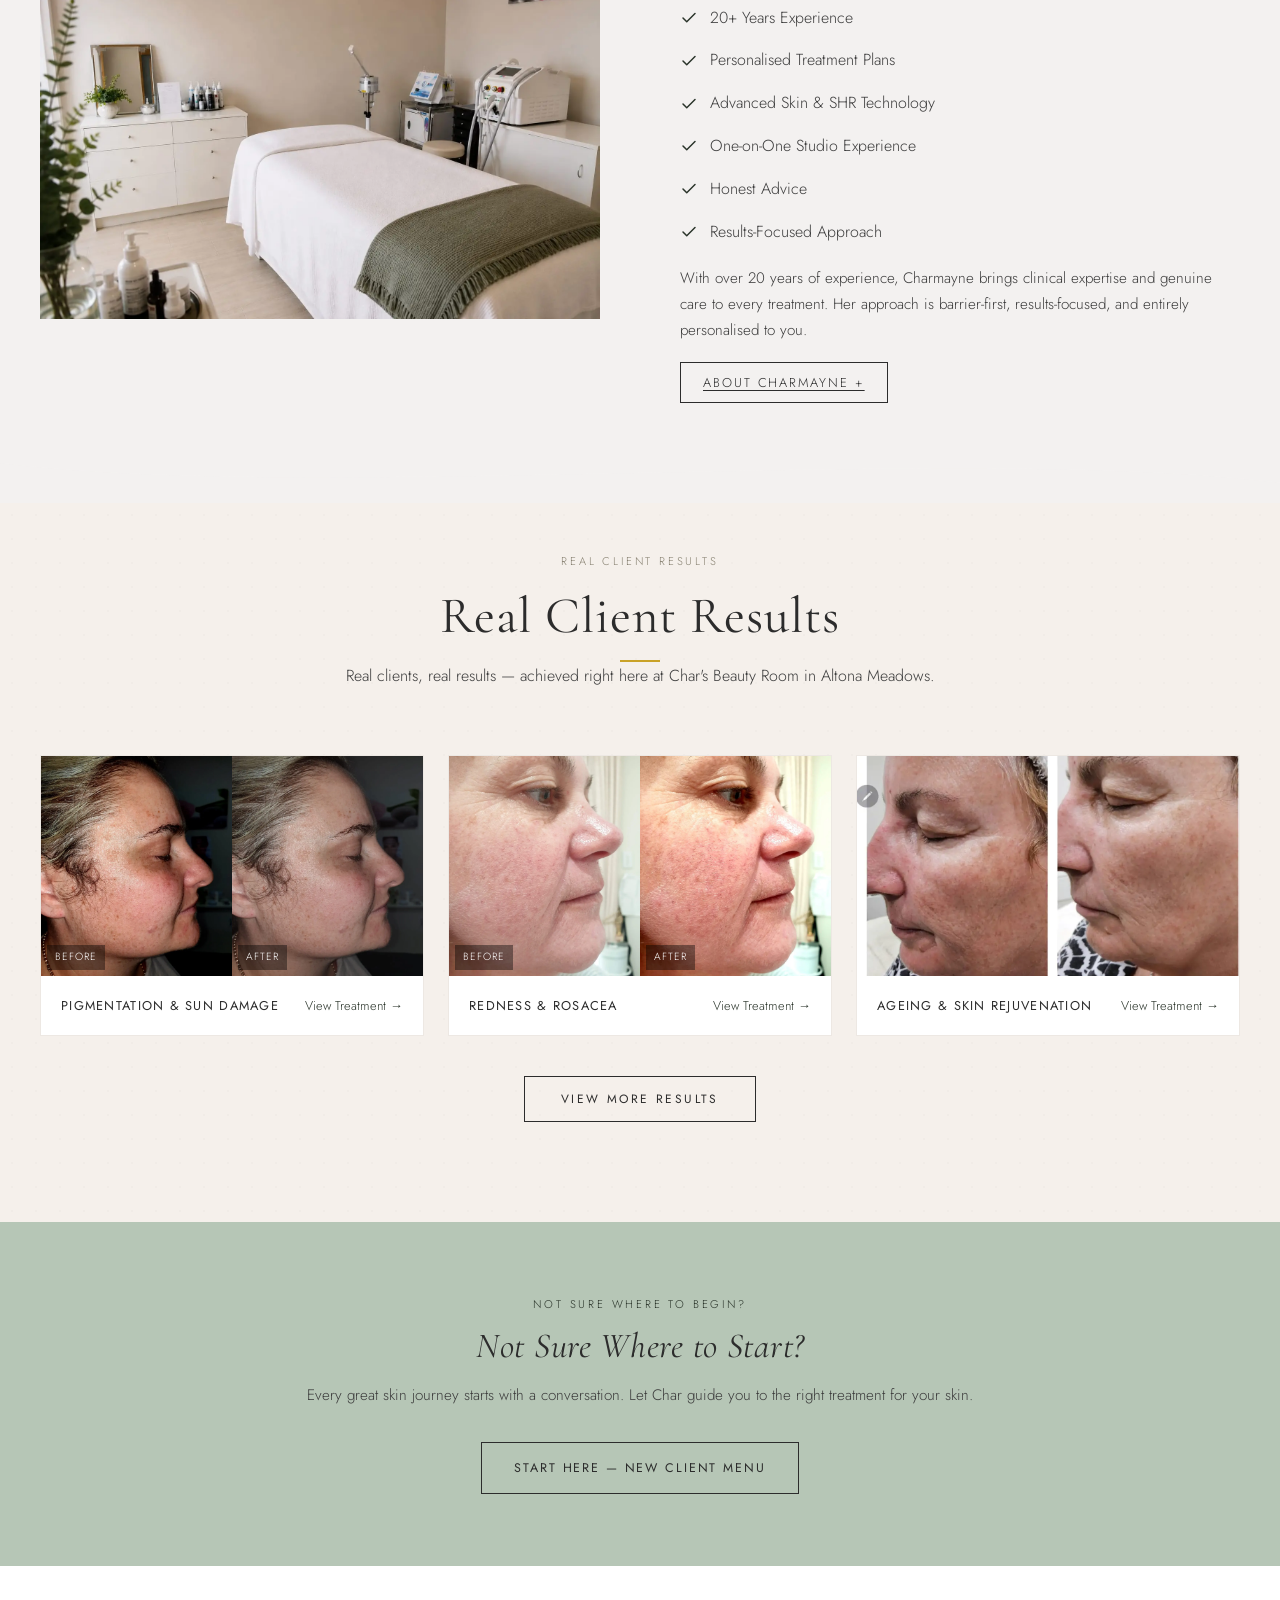
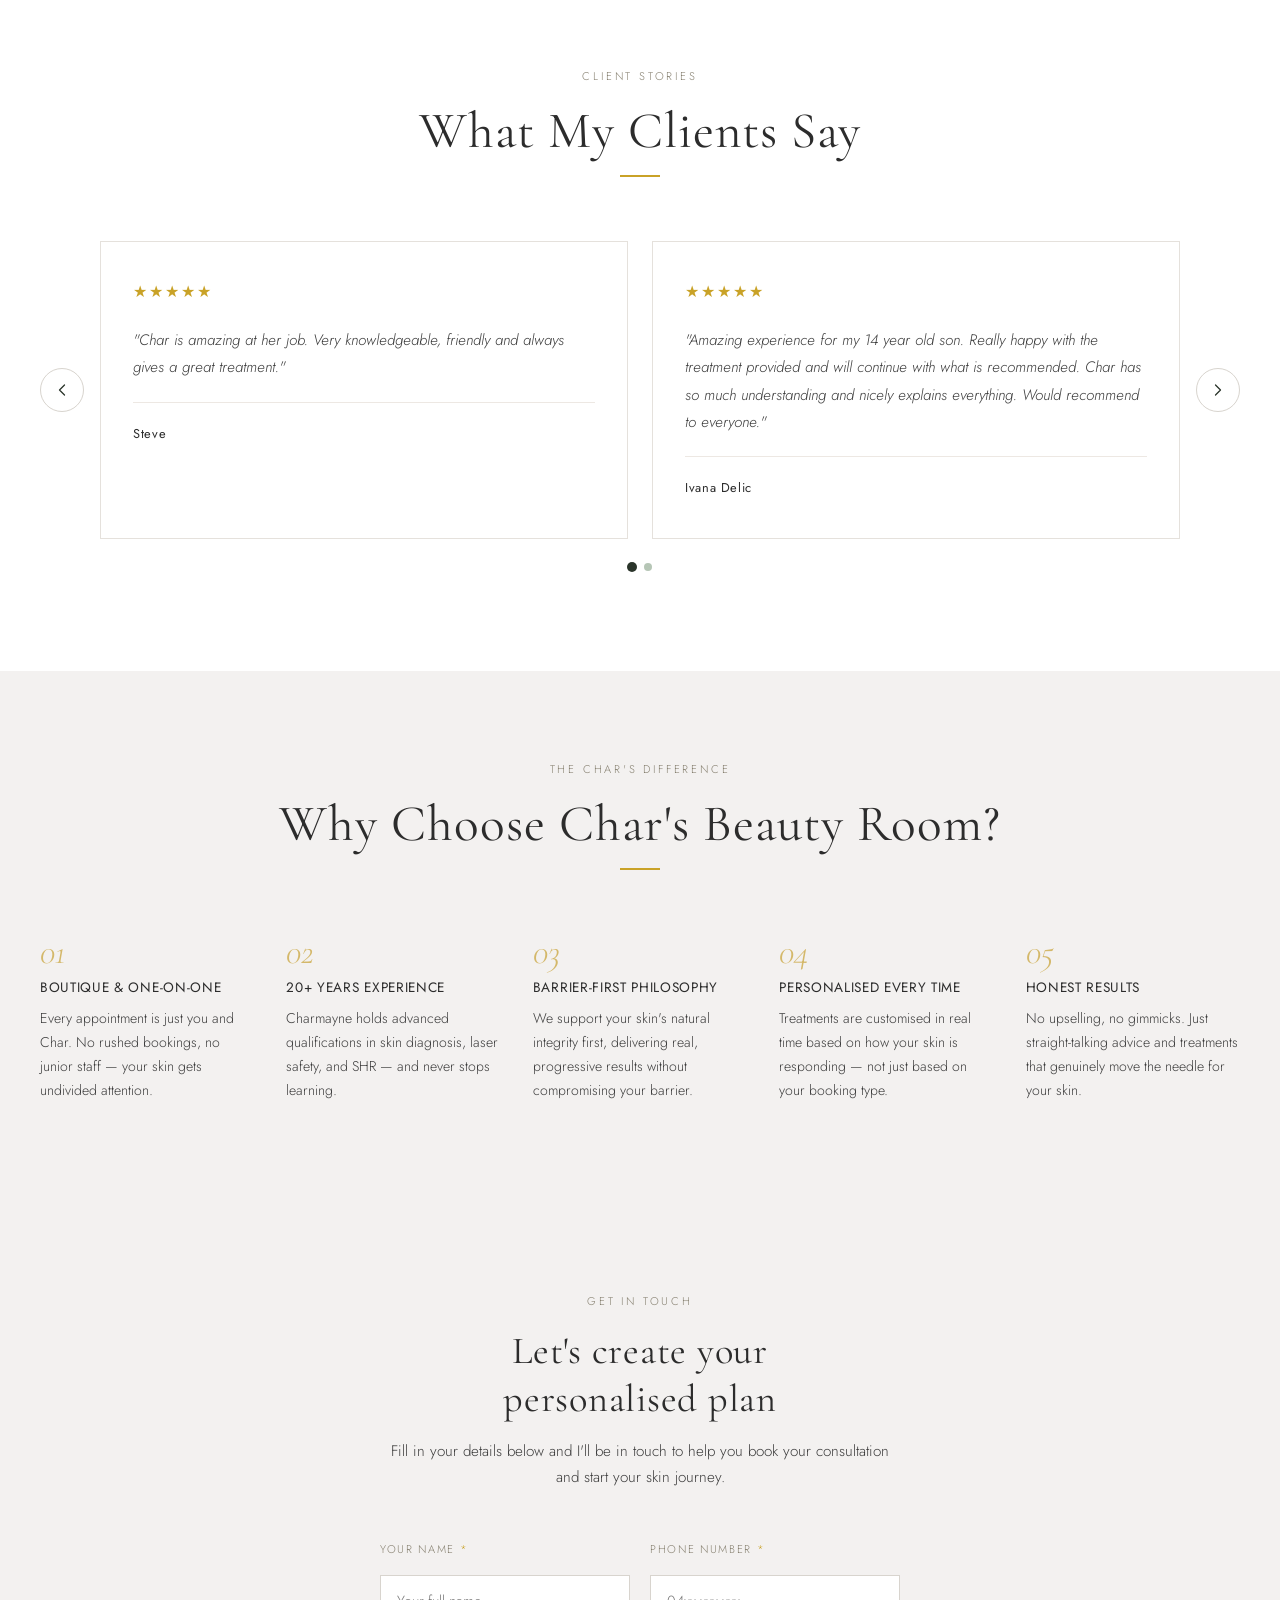
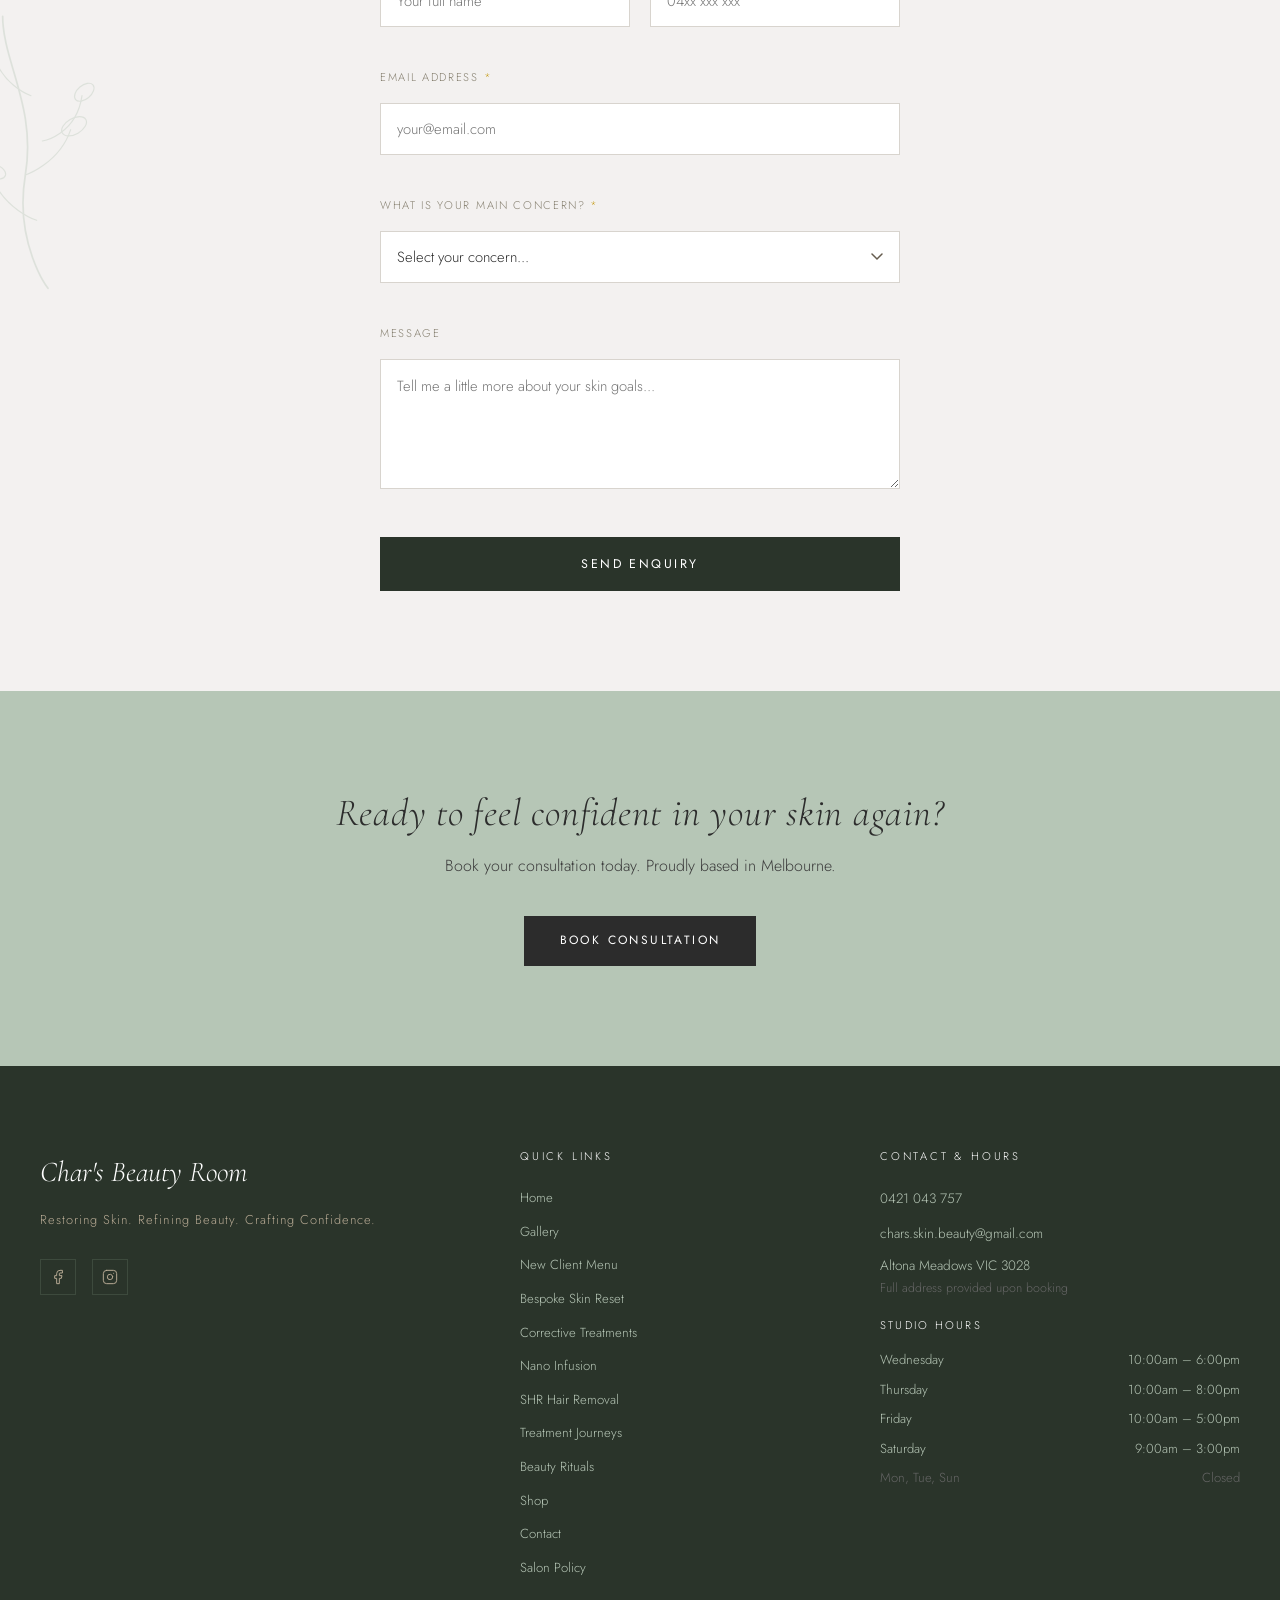
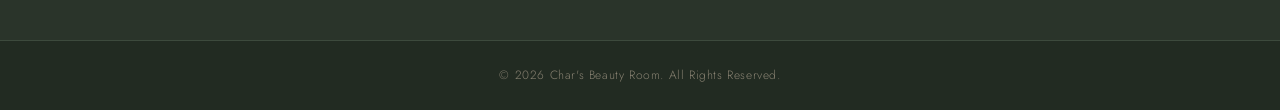
==== commit ca8093a5: "Update index.html" ====
--- a/index.html
+++ b/index.html
@@ -81,9 +81,9 @@
       </div>
     </div>
     <div class="hp-hero-right">
-      <!-- TODO: Replace with images/homepage-hero-new.webp when provided -->
+      <!-- TODO: Replace with images/studio-bed.webp when provided -->
       <div class="hp-hero-placeholder" style="background:#EDE8E3;width:100%;height:100%;display:flex;align-items:center;justify-content:center;min-height:500px;">
-        <img src="images/homepage-hero-new.webp" alt="Elegant skincare flat lay" loading="eager" class="hp-hero-img" onerror="this.style.display='none';this.parentNode.querySelector('.hp-placeholder-text').style.display='block'">
+        <img src="images/studio-bed.webp" alt="Elegant skincare flat lay" loading="eager" class="hp-hero-img" onerror="this.style.display='none';this.parentNode.querySelector('.hp-placeholder-text').style.display='block'">
         <span class="hp-placeholder-text" style="display:none;font-family:'Cormorant Garamond',serif;font-style:italic;color:#9E9E9E;font-size:1.2rem;">Image coming soon</span>
       </div>
     </div>
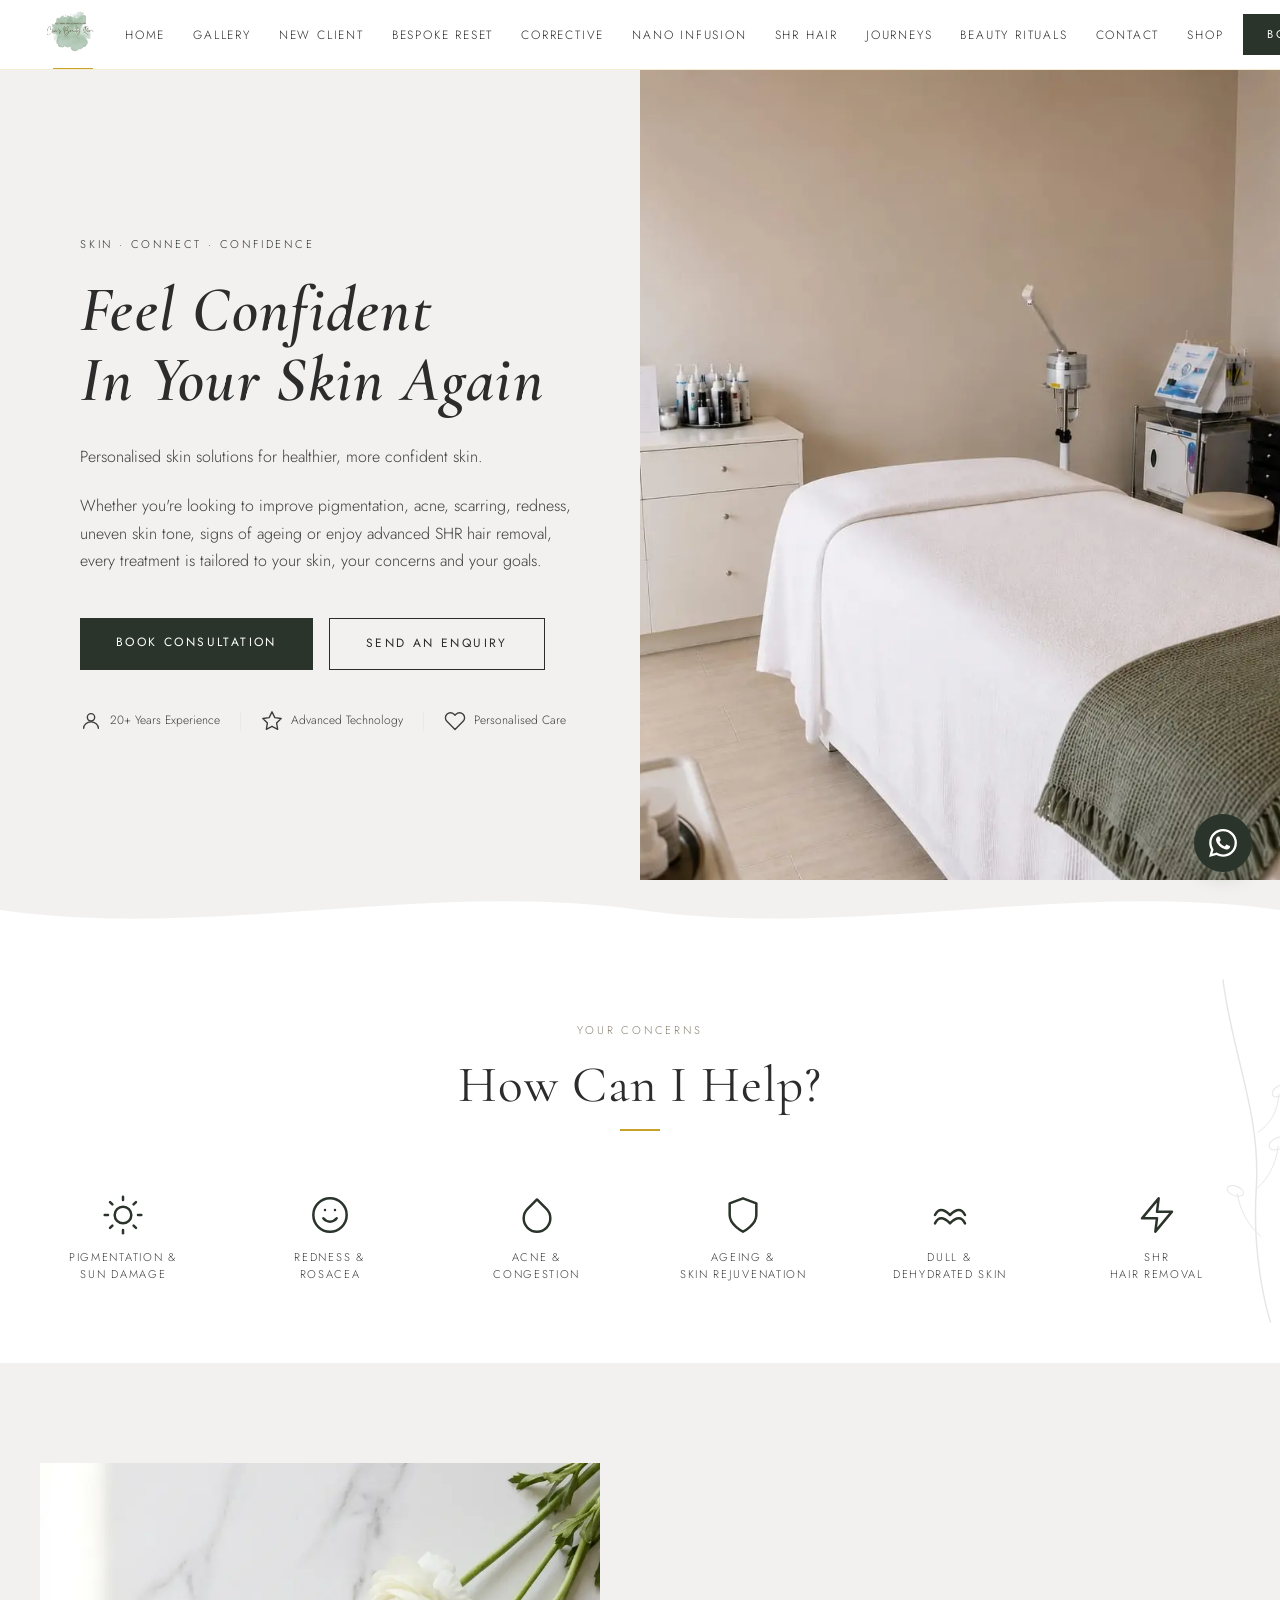
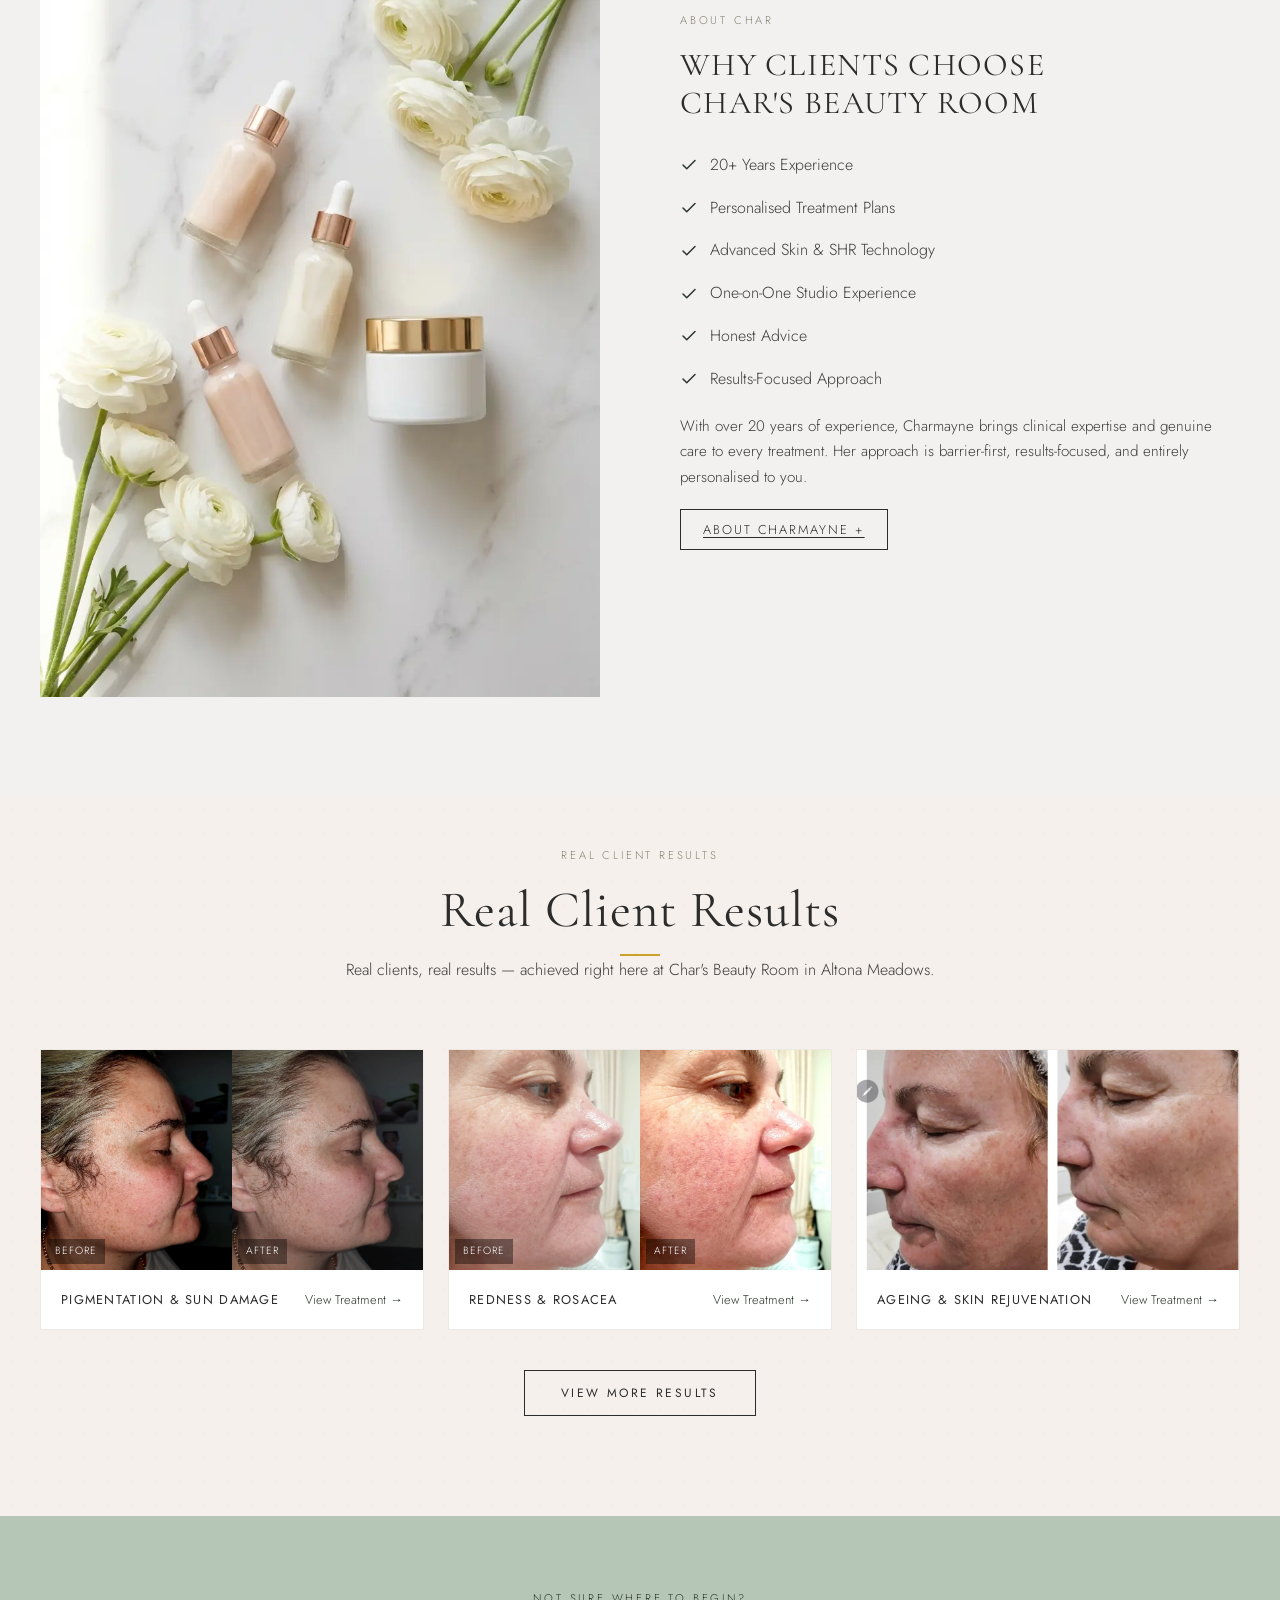
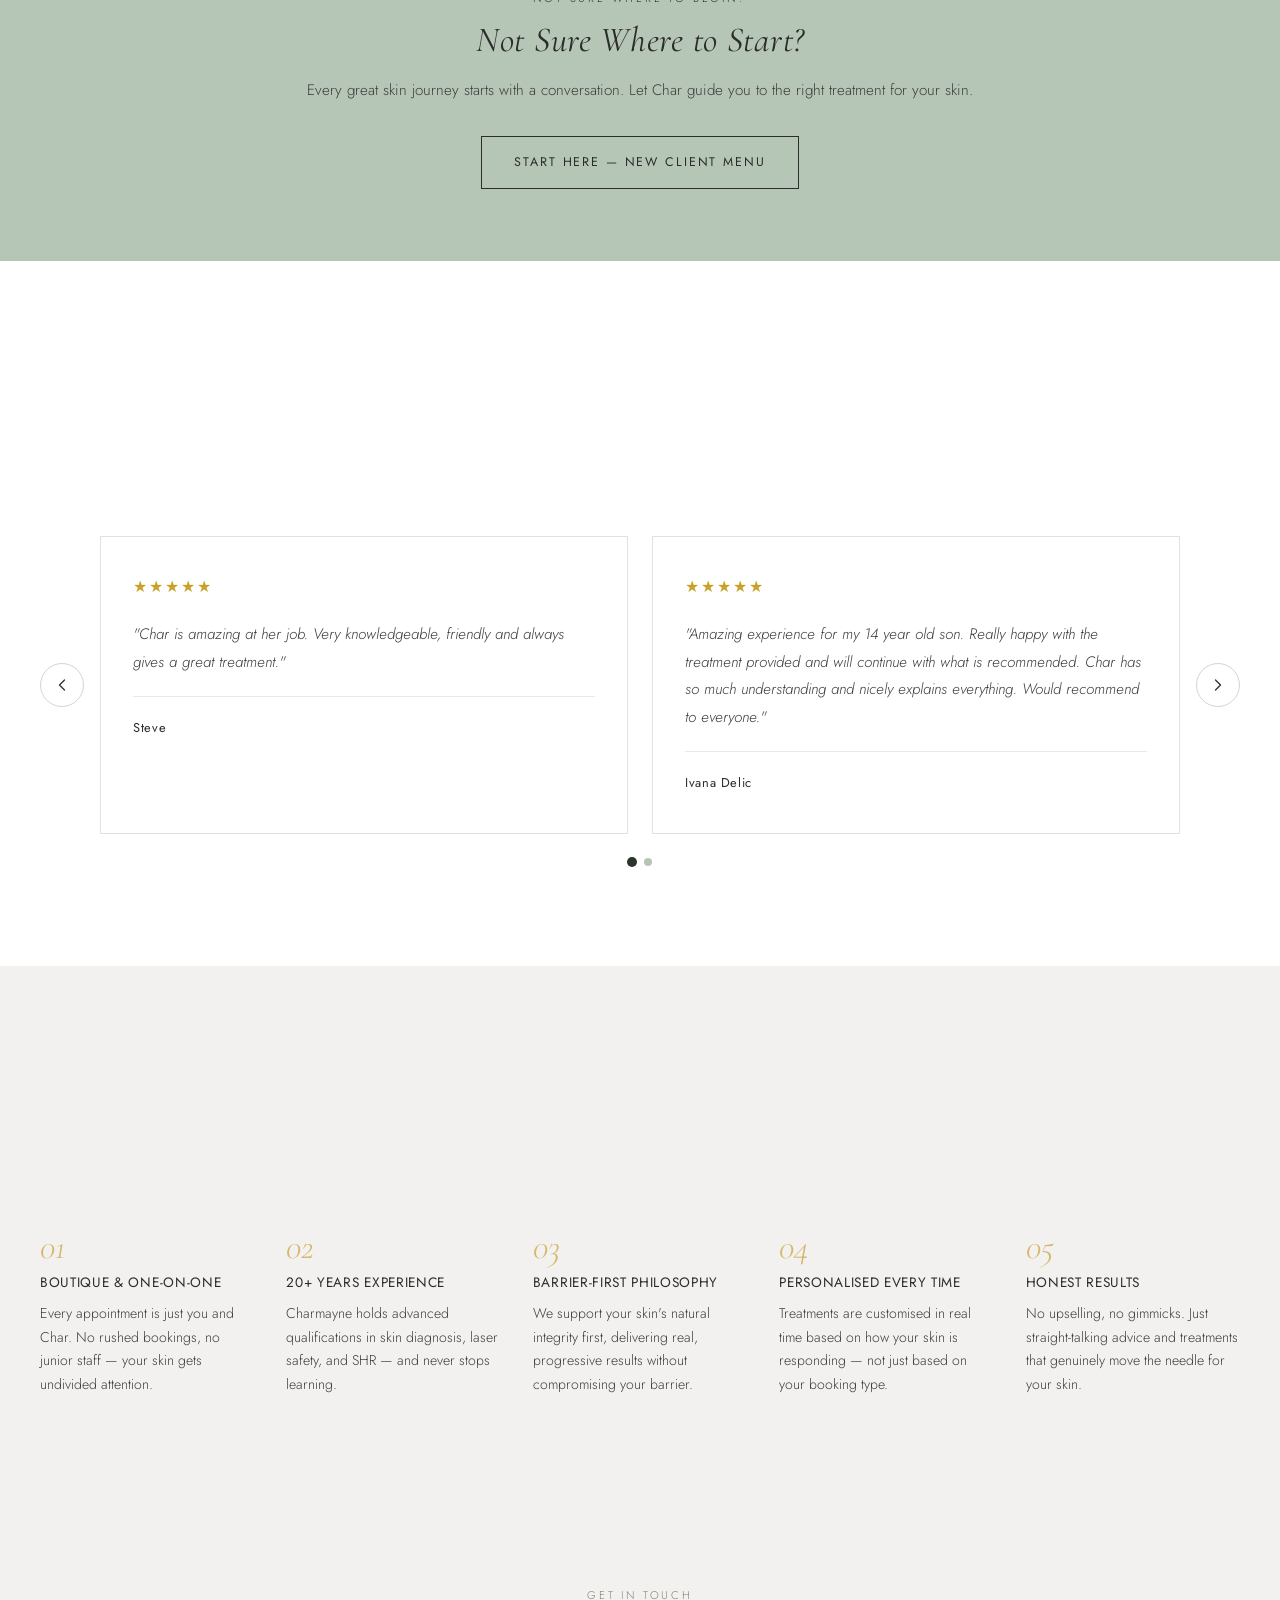
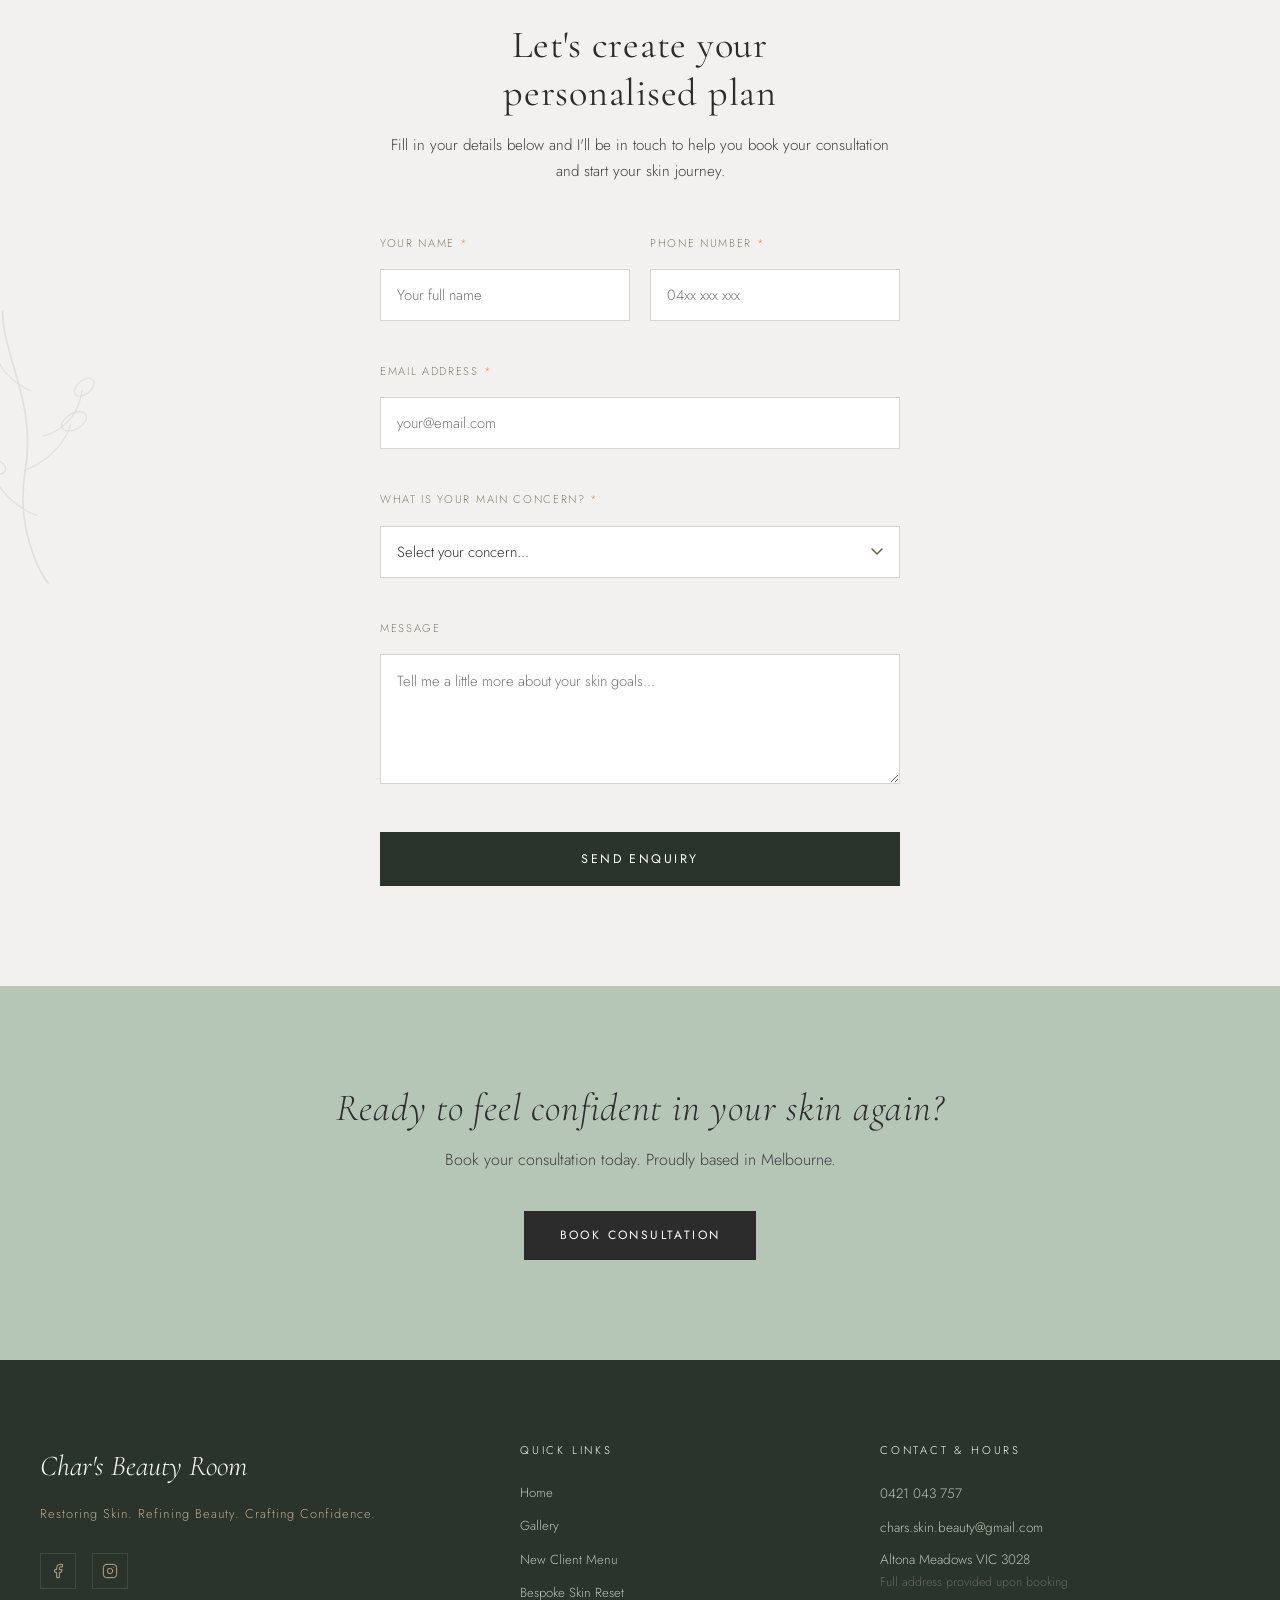
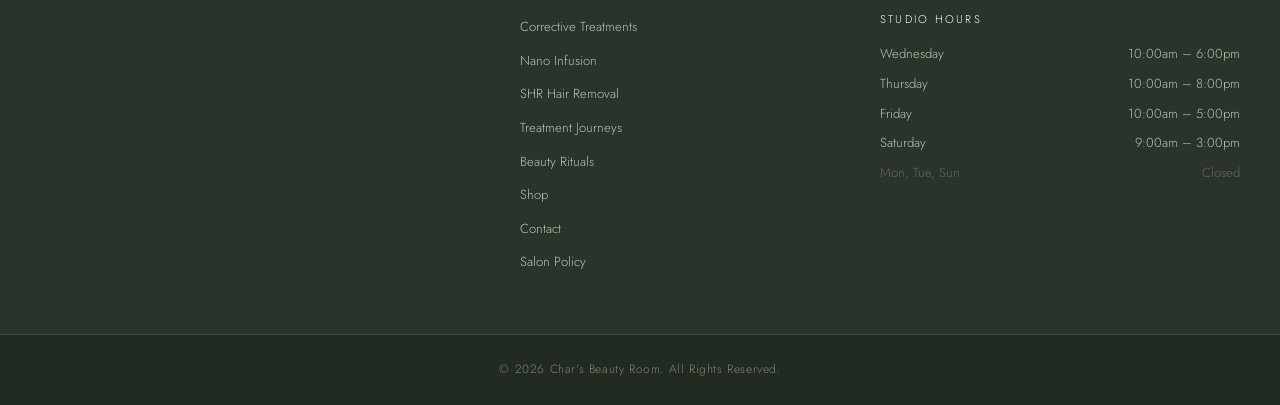
==== commit 6d775595: "Update index.html" ====
--- a/index.html
+++ b/index.html
@@ -146,7 +146,7 @@
       <div class="hp-about-grid">
         <div class="hp-about-image reveal">
           <!-- TODO: Replace with images/homepage-about-new.webp when provided -->
-          <img src="images/studio-bed.webp" alt="Char's Beauty Room skincare" loading="lazy" class="hp-about-img" onerror="this.style.display='none';this.nextElementSibling.style.display='flex'" style="object-fit:cover;width:100%;height:100%;">
+          <img src="images/homepage-hero-new.webp" alt="Char's Beauty Room skincare" loading="lazy" class="hp-about-img" onerror="this.style.display='none';this.nextElementSibling.style.display='flex'" style="object-fit:cover;width:100%;height:100%;">
           <div class="hp-img-placeholder" style="display:none;width:100%;height:500px;background:#EDE8E3;align-items:center;justify-content:center;"><span style="font-family:'Cormorant Garamond',serif;font-style:italic;color:#9E9E9E;font-size:1.1rem;">Image coming soon</span></div>
         </div>
         <div class="hp-about-content reveal">
